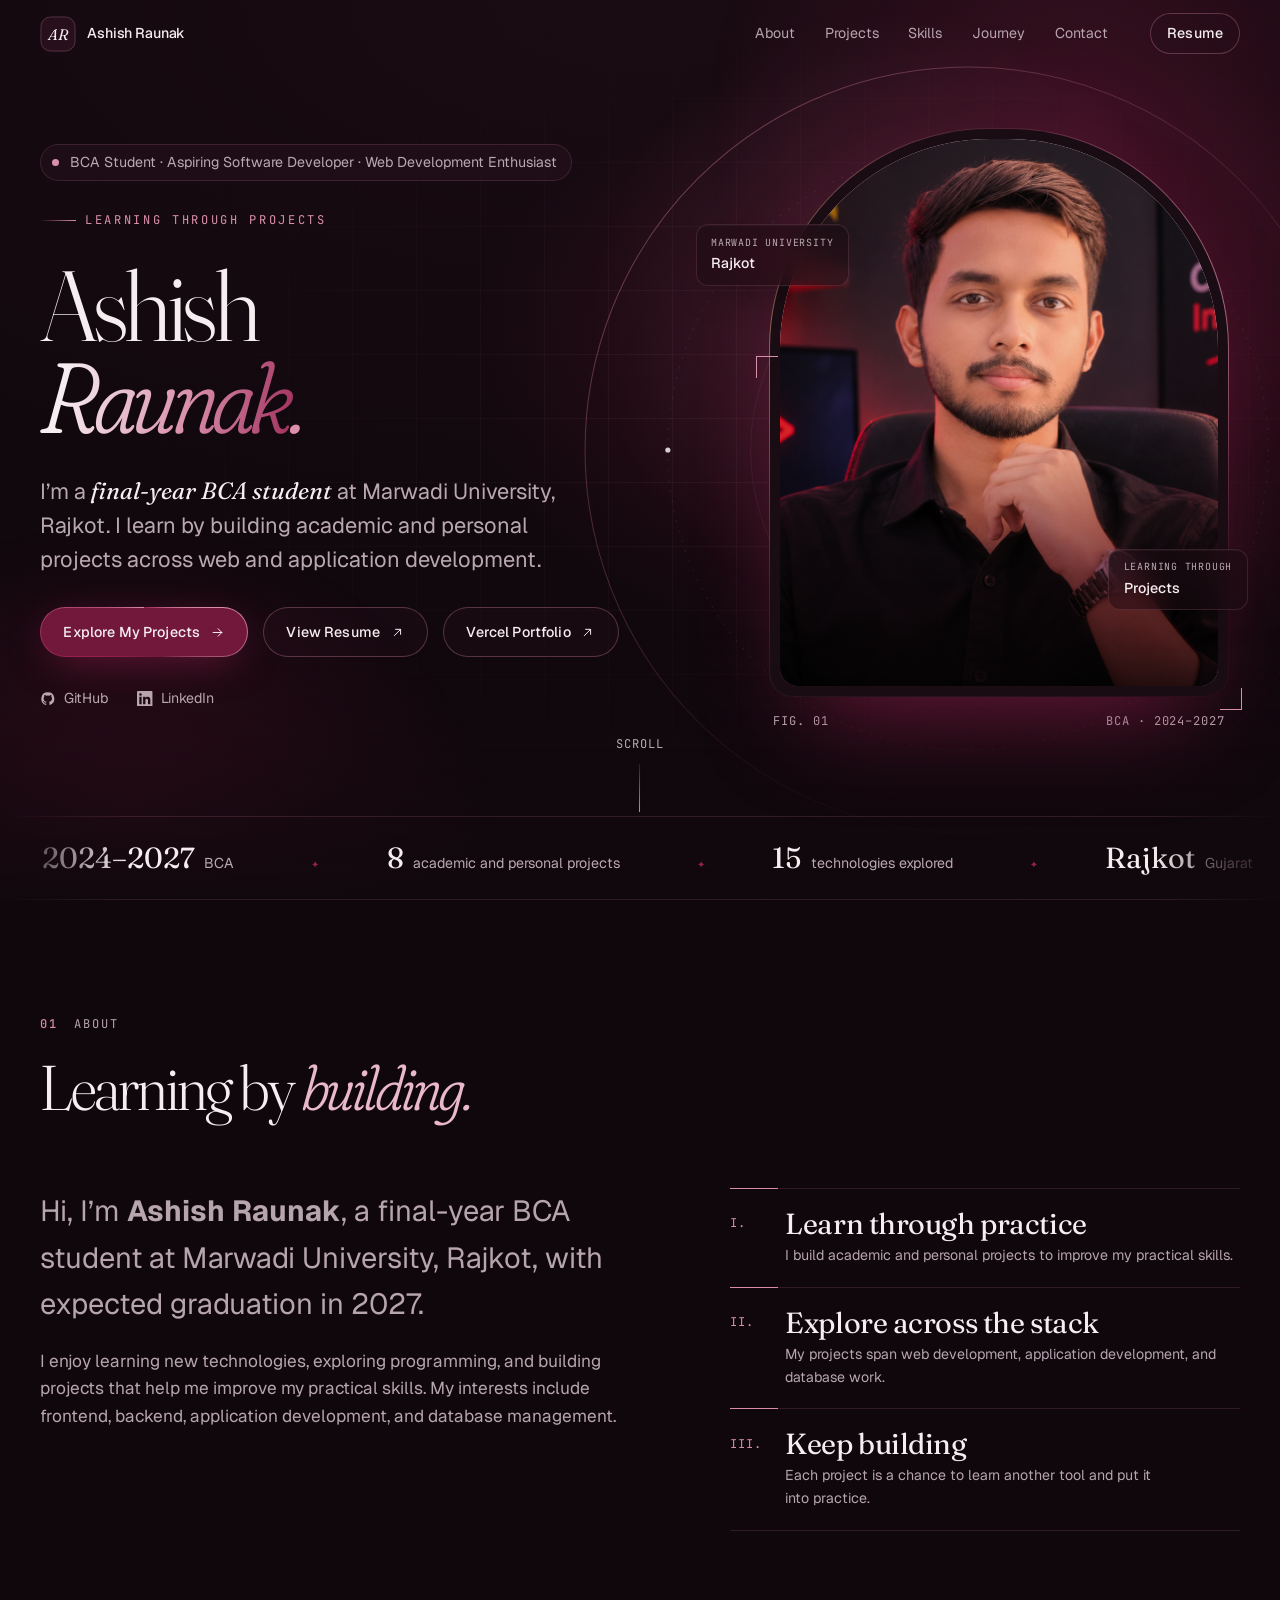
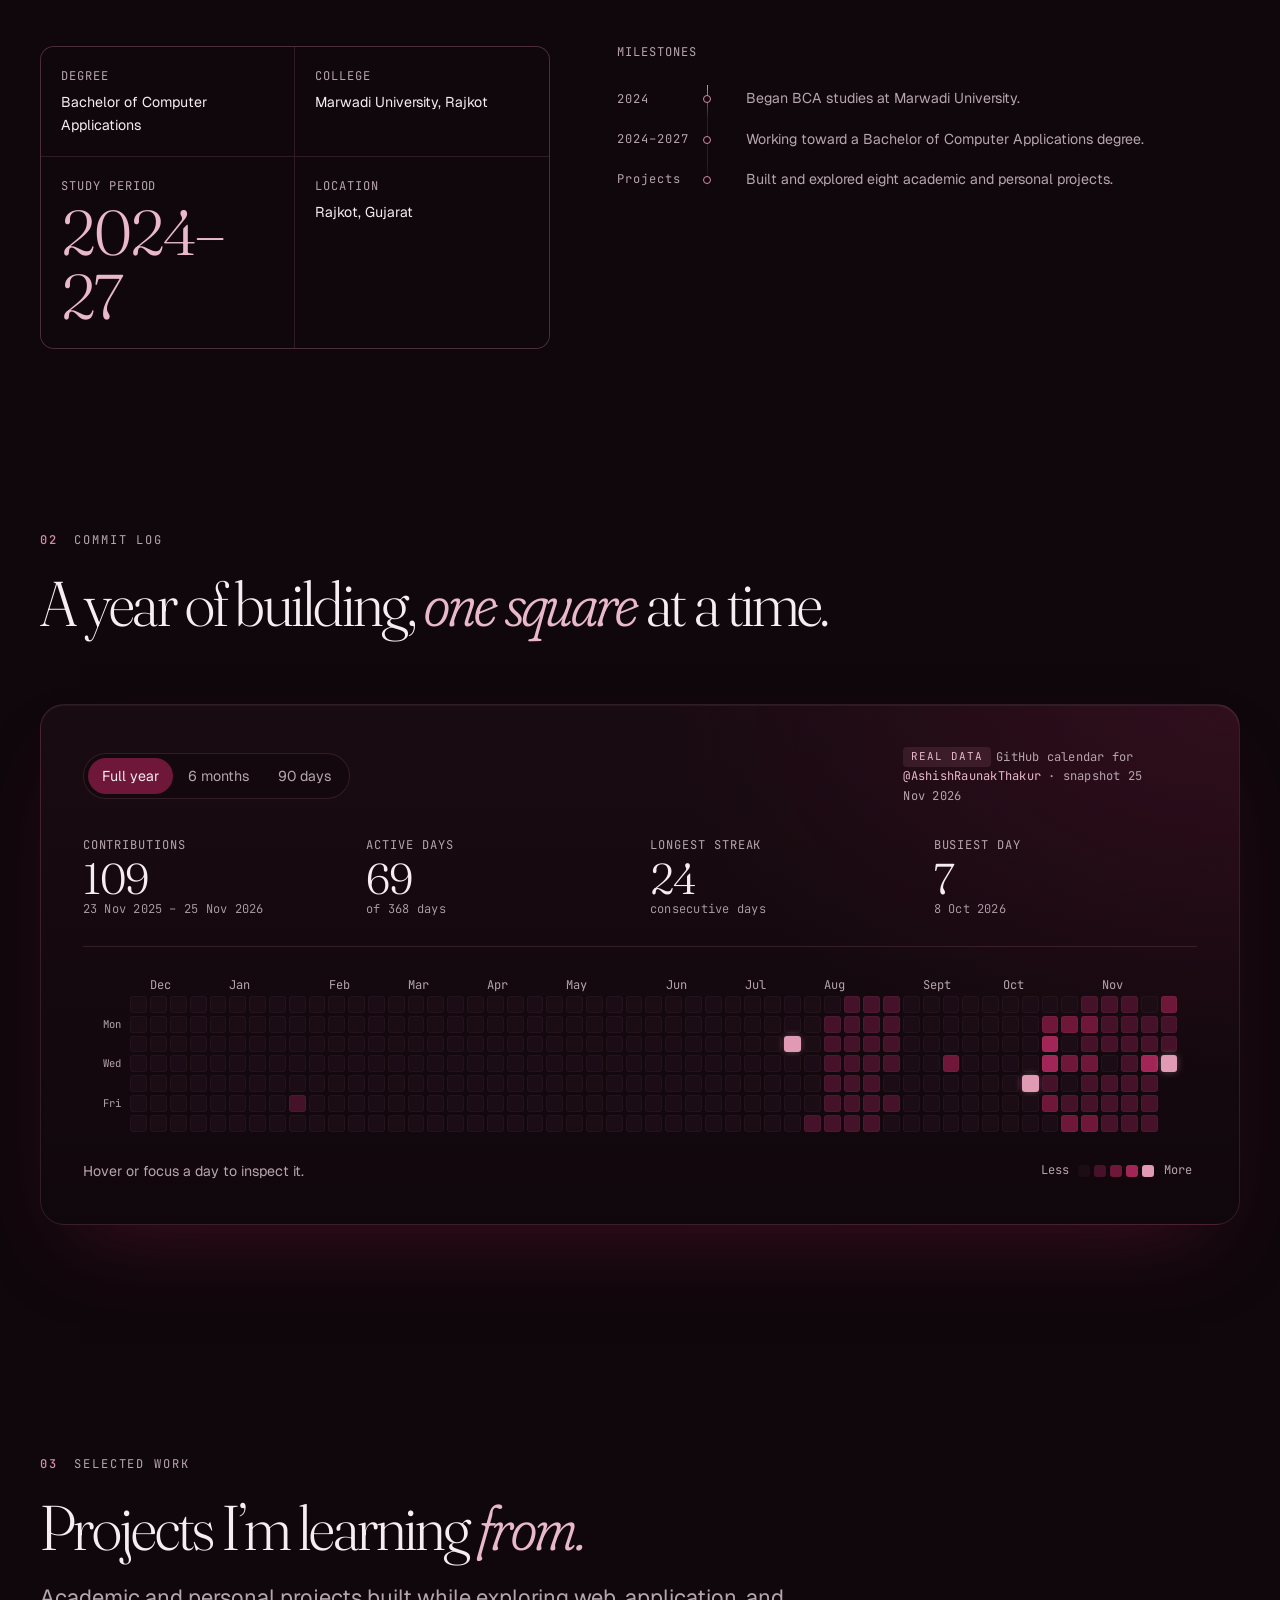
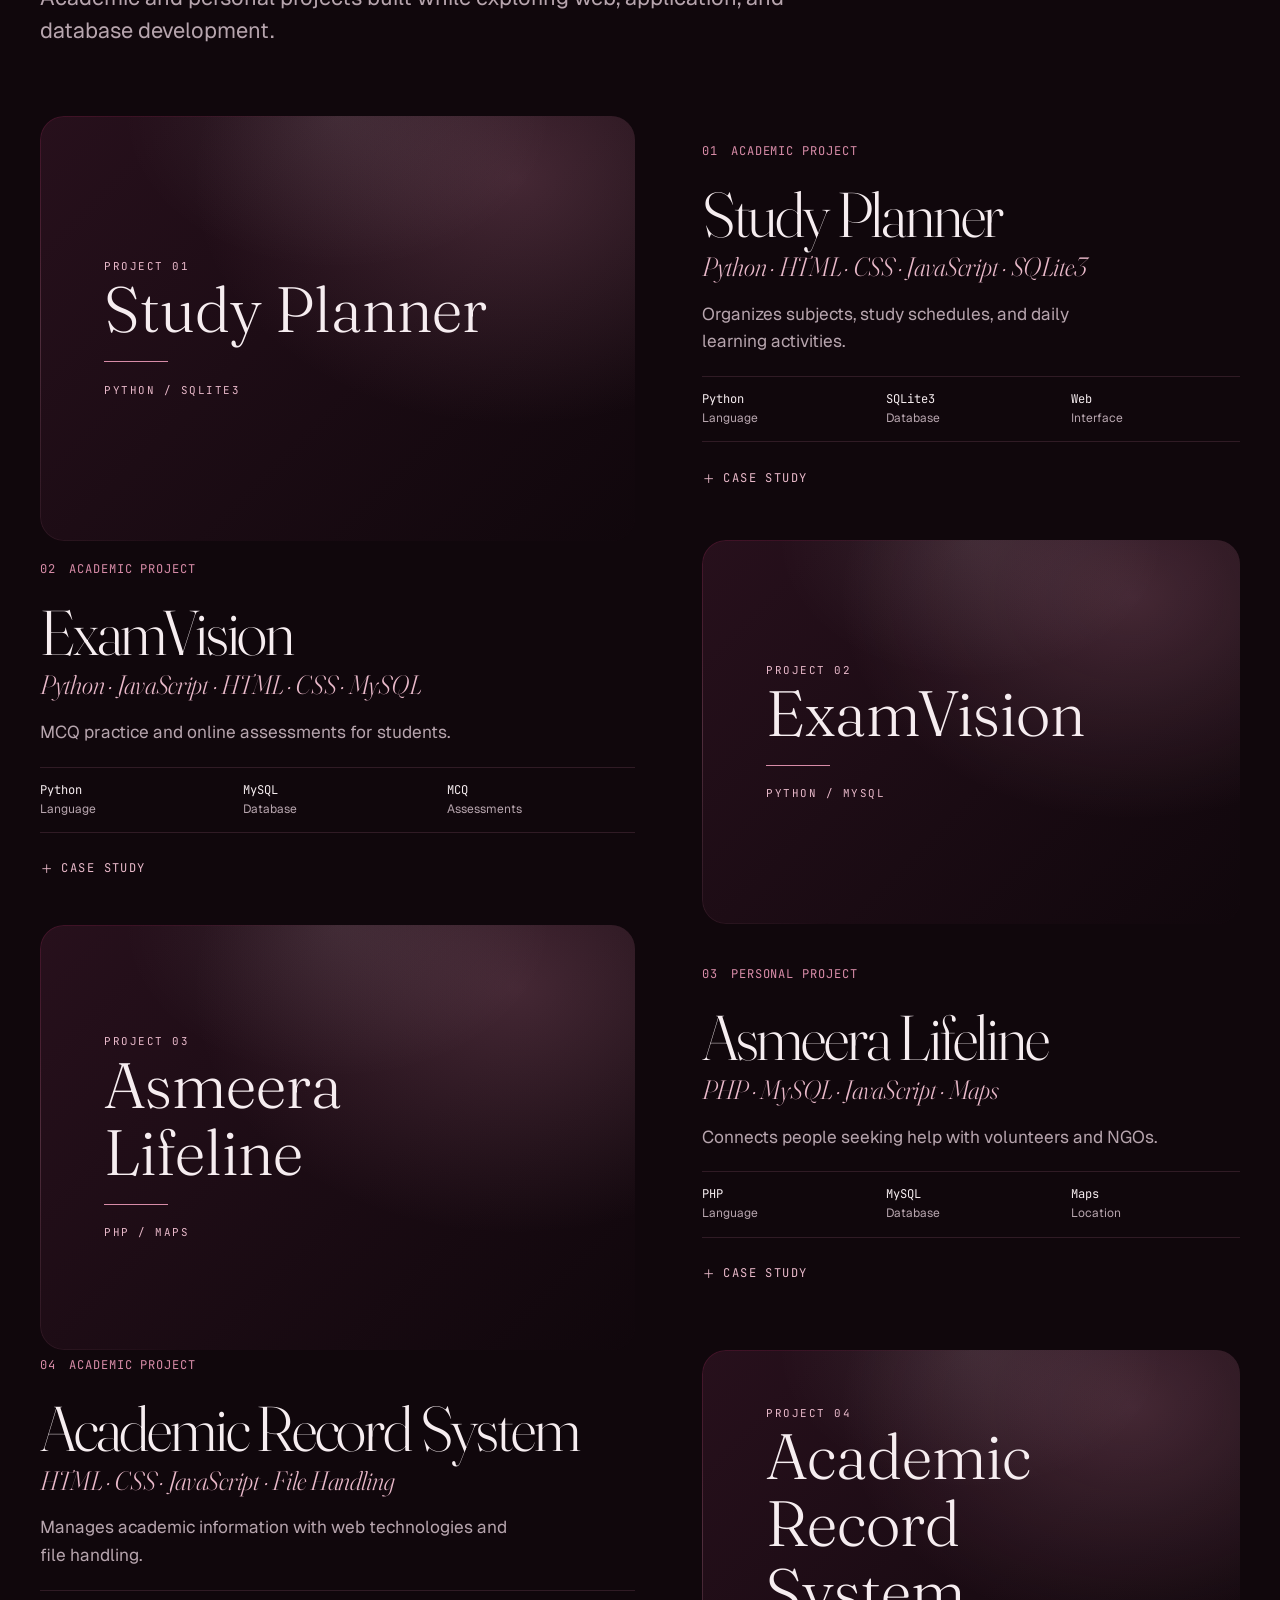
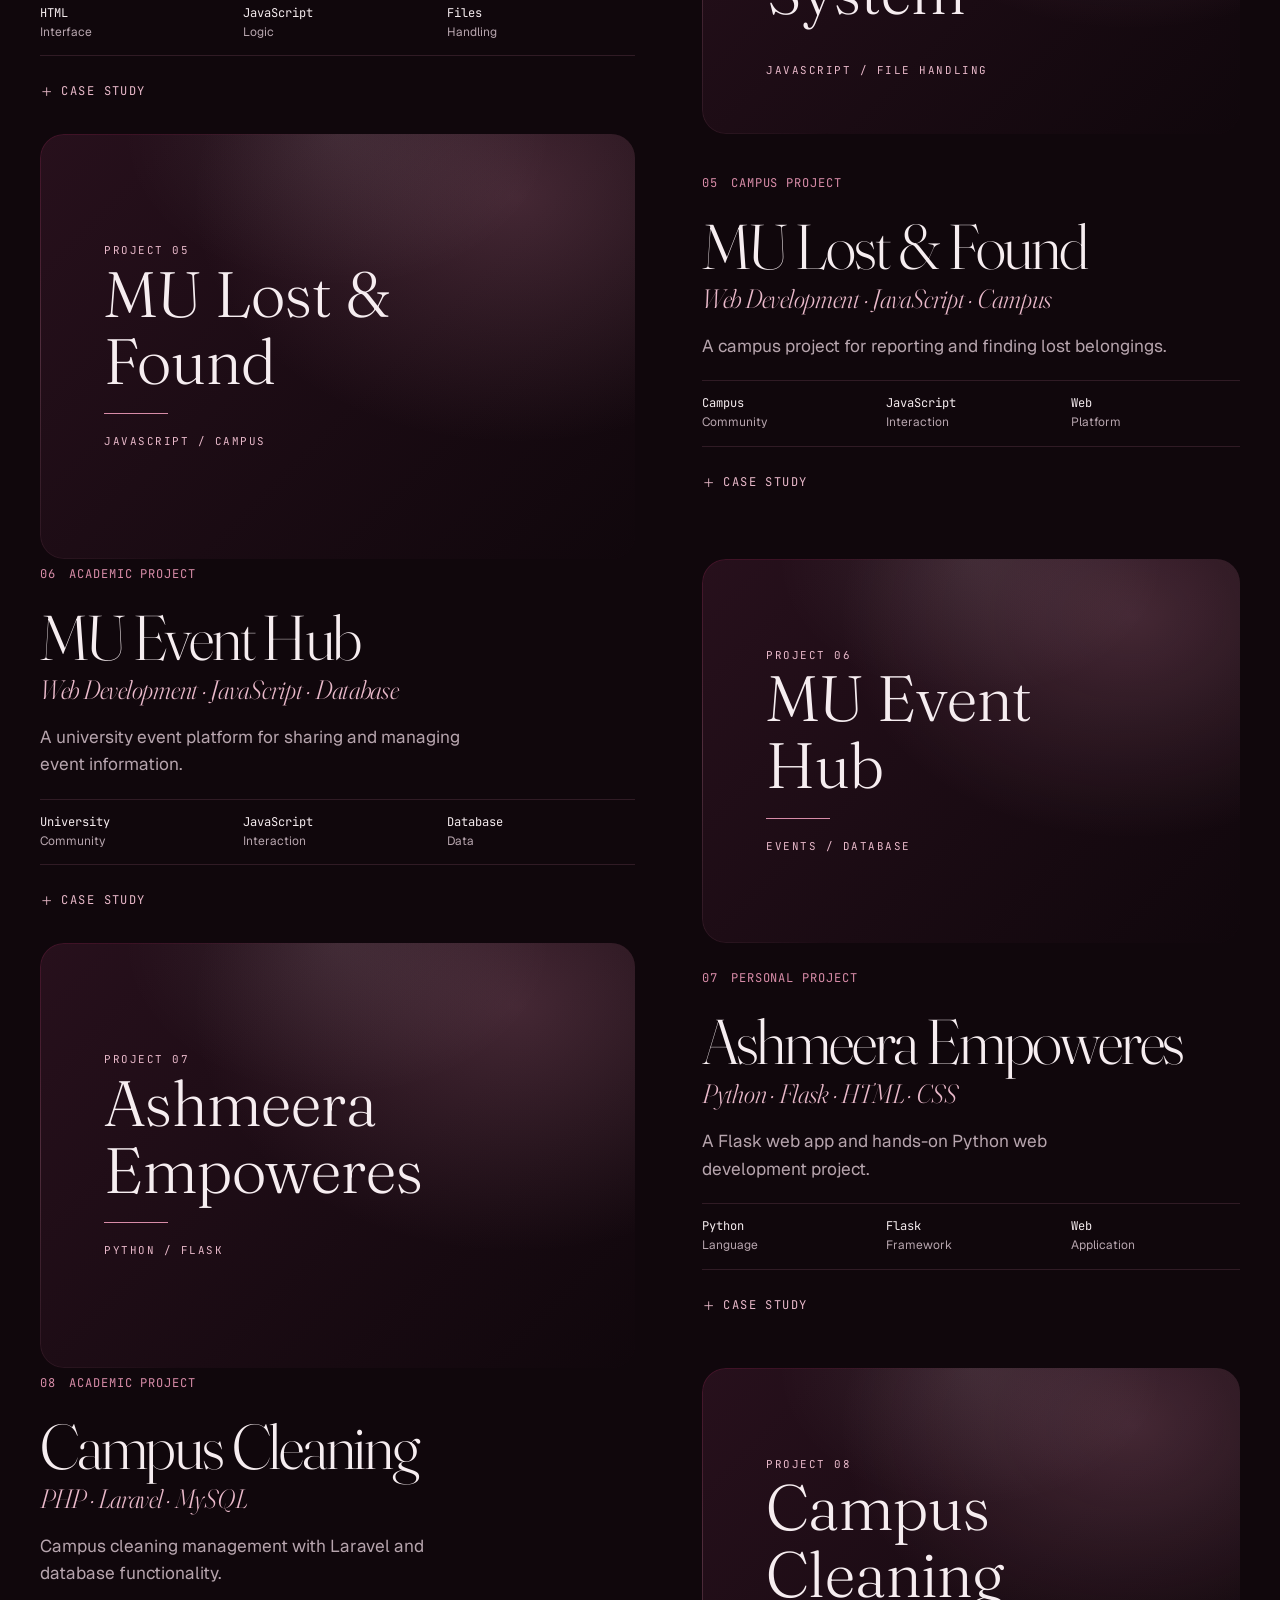
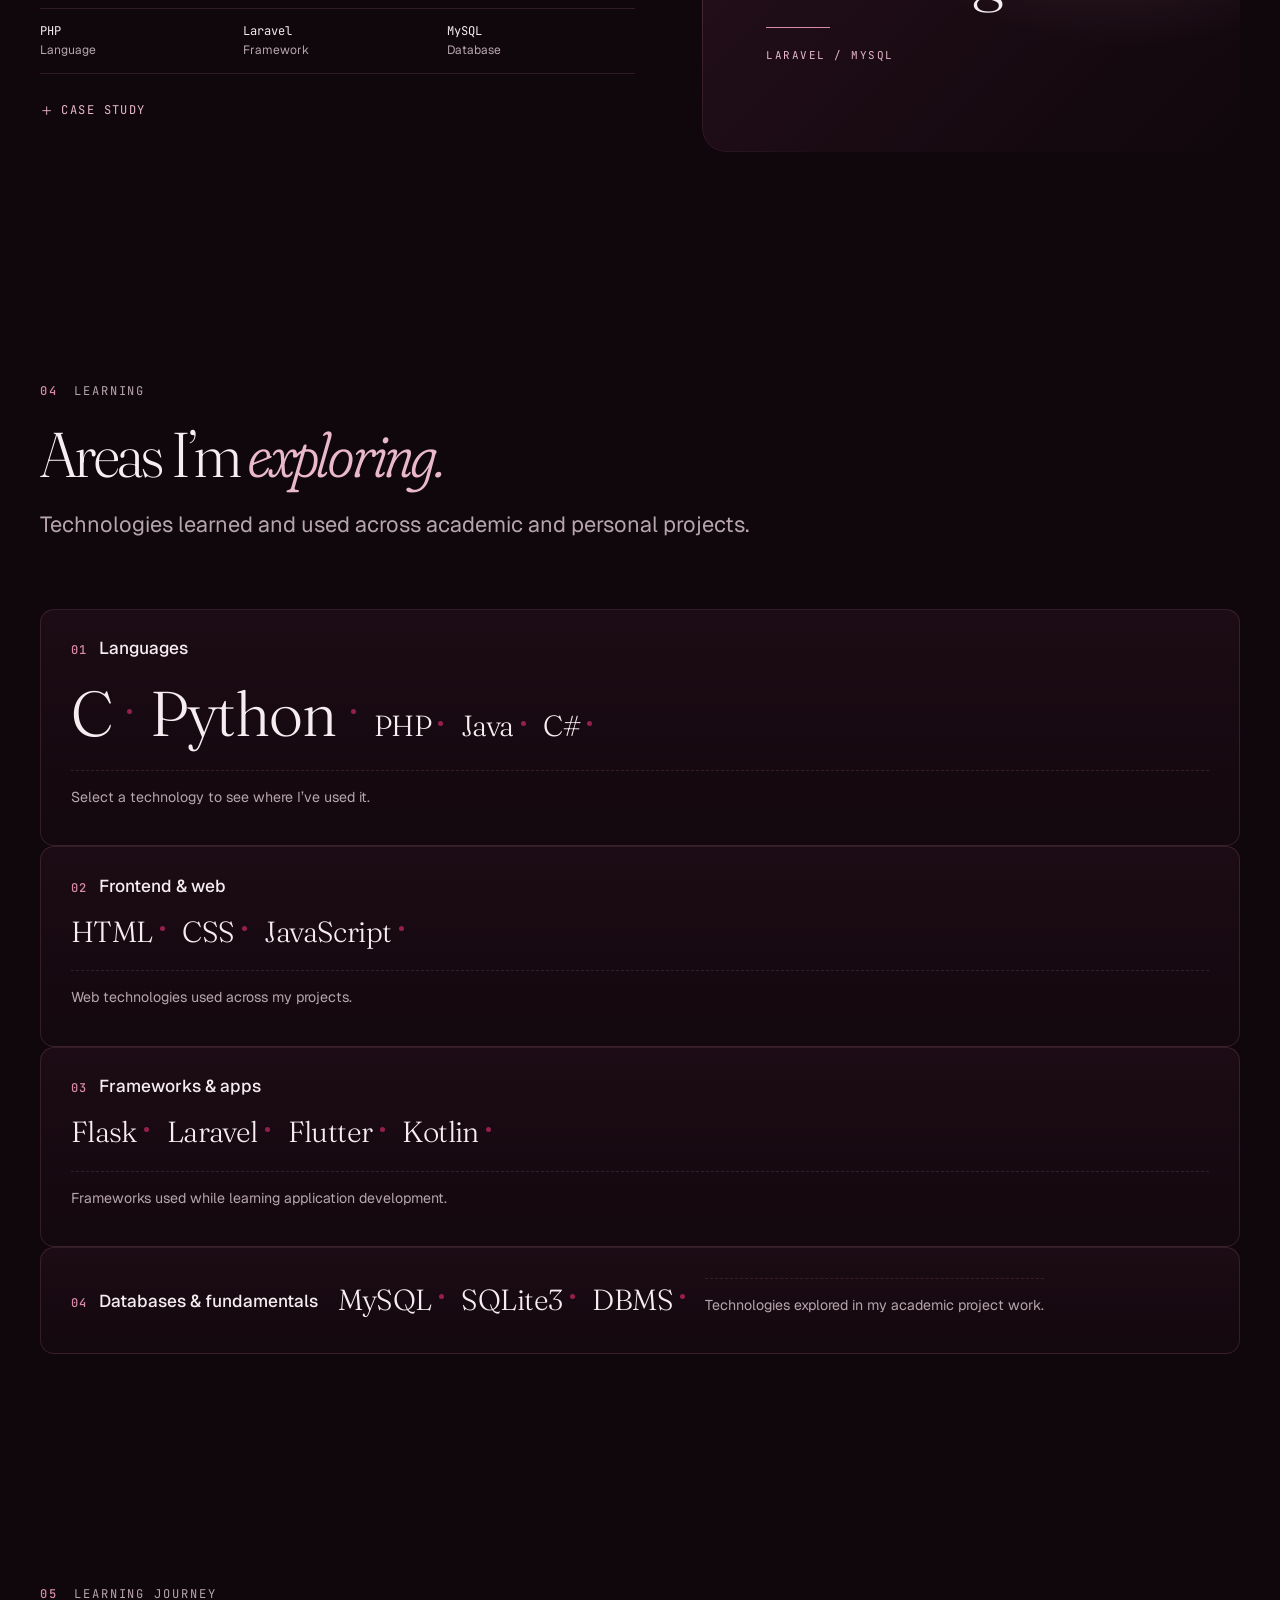
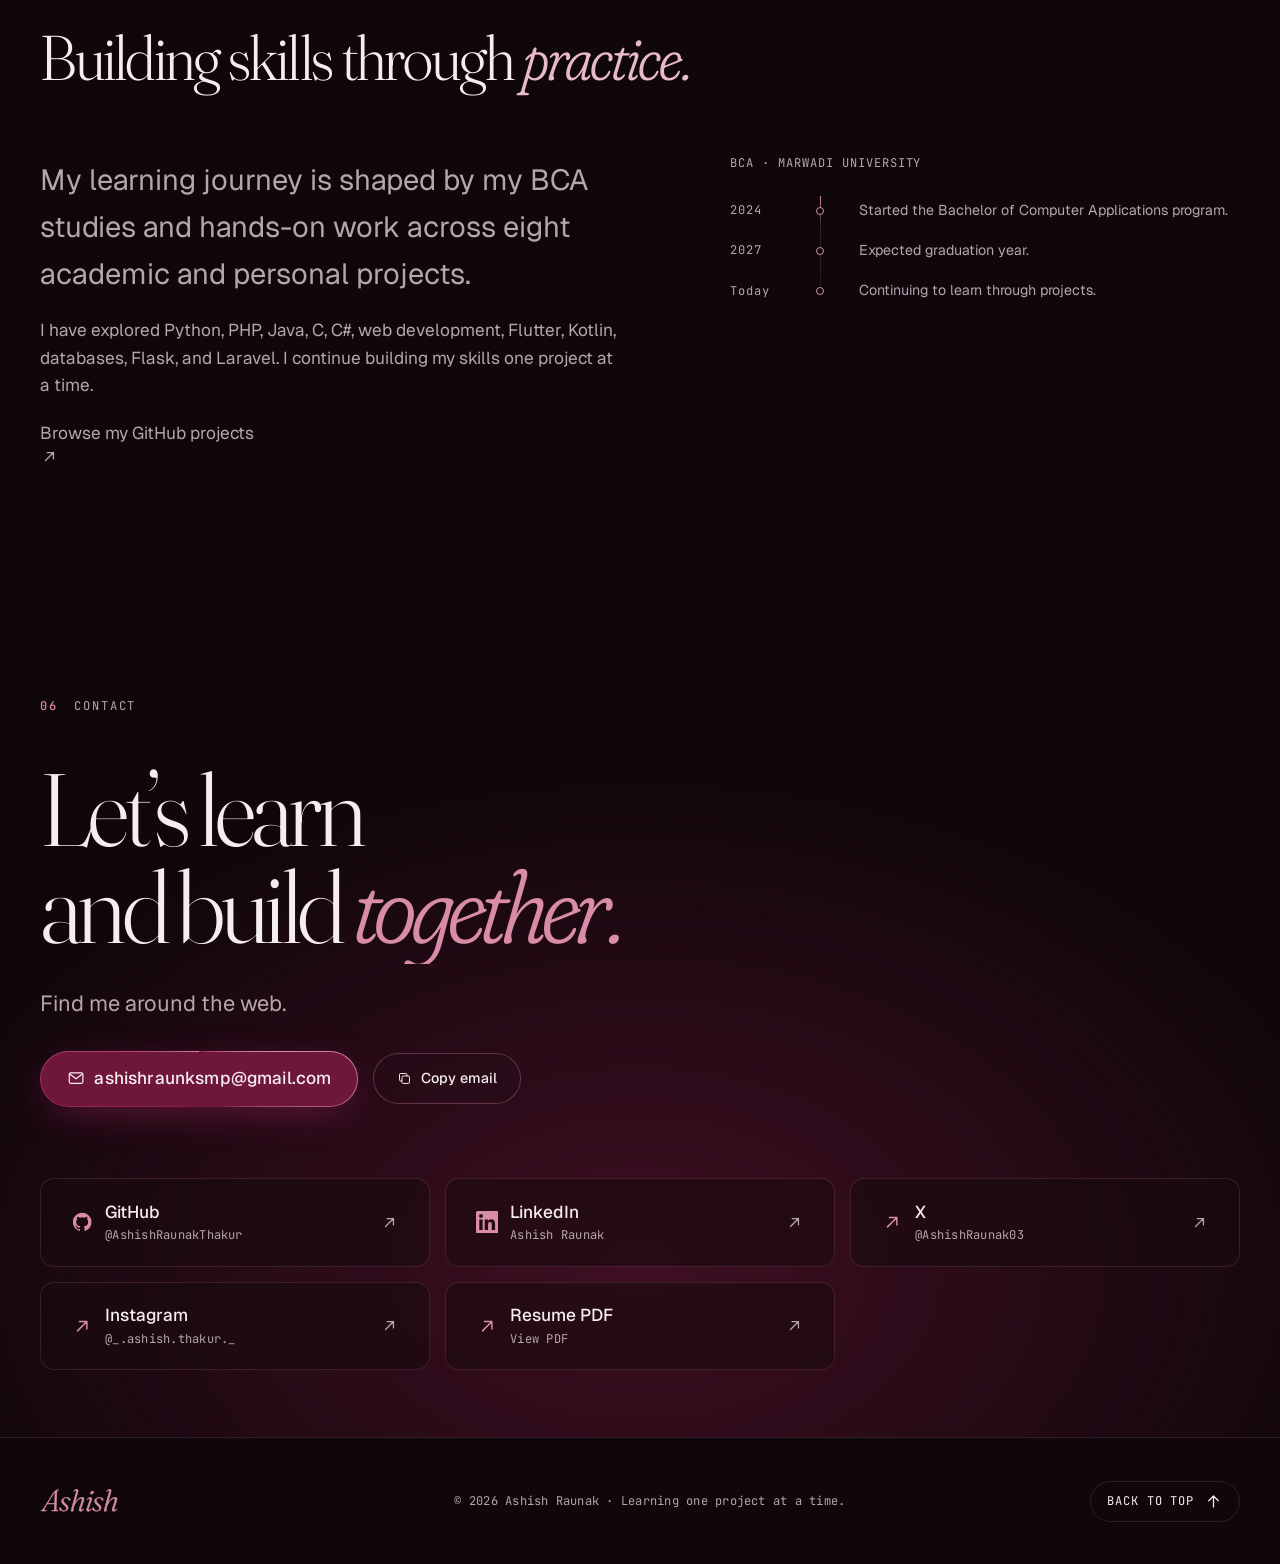
==== site/index.html @ c32e5ccf "Publish portfolio" ====
<!doctype html>
<html lang="en">
<head>
  <meta charset="utf-8">
  <meta name="viewport" content="width=device-width, initial-scale=1, viewport-fit=cover">
  <title>Ashish Raunak — Student and Builder</title>
  <meta name="description" content="Ashish Raunak — final-year BCA student at Marwadi University, Rajkot. Learning by building academic and personal projects.">
  <meta name="author" content="Ashish Raunak">
  <meta name="theme-color" content="#10070C">
  <meta property="og:type" content="profile">
  <meta property="og:title" content="Ashish Raunak — Student and Builder">
  <meta property="og:description" content="Learning by building. BCA student at Marwadi University, Rajkot.">
  <meta property="og:image" content="assets/img/ashish-photo.png">
  <link rel="icon" href="favicon.svg" type="image/svg+xml">
  <link rel="preload" as="image" href="assets/img/ashish-photo.png" fetchpriority="high">
  <link rel="preconnect" href="https://fonts.googleapis.com">
  <link rel="preconnect" href="https://fonts.gstatic.com" crossorigin>
  <link rel="stylesheet" href="https://fonts.googleapis.com/css2?family=Fraunces:ital,opsz,wght,SOFT,WONK@0,9..144,200..700,0..100,0..1;1,9..144,200..700,0..100,0..1&family=Geist:wght@300..700&family=JetBrains+Mono:wght@400;500&display=swap">
  <link rel="stylesheet" href="assets/css/tokens.css">
  <link rel="stylesheet" href="assets/css/base.css">
  <link rel="stylesheet" href="assets/css/components.css">
  <link rel="stylesheet" href="assets/css/sections.css">
  <script>
    if (location.protocol === "file:") {
      // Show the portfolio even when opened directly from File Explorer.
      document.documentElement.classList.add("no-intro");
    } else {
      document.documentElement.classList.add("js");
    }
  </script>
  <script type="module" src="assets/js/main.js"></script>
  <script defer src="assets/js/local-heatmap.js"></script>
  <script>
    if (location.protocol === "file:") {
      document.addEventListener("DOMContentLoaded", () => {
        document.querySelectorAll("[data-reveal], .contact__title, .signature, .case, .principle").forEach((element) => {
          element.classList.add("is-in");
        });
        document.querySelectorAll(".case__toggle").forEach((button) => {
          button.addEventListener("click", () => {
            const panel = document.getElementById(button.getAttribute("aria-controls"));
            const open = button.getAttribute("aria-expanded") !== "true";
            button.setAttribute("aria-expanded", String(open));
            panel?.classList.toggle("is-open", open);
          });
        });
        const toggle = document.querySelector("[data-menu-toggle]");
        const menu = document.querySelector("[data-menu]");
        const closeMenu = () => {
          if (!toggle || !menu) return;
          menu.classList.remove("is-open");
          menu.hidden = true;
          toggle.setAttribute("aria-expanded", "false");
        };
        toggle?.addEventListener("click", () => {
          const open = toggle.getAttribute("aria-expanded") !== "true";
          toggle.setAttribute("aria-expanded", String(open));
          menu.hidden = !open;
          menu.classList.toggle("is-open", open);
        });
        menu?.querySelectorAll("a").forEach((link) => link.addEventListener("click", closeMenu));

        if (matchMedia("(hover: hover) and (pointer: fine)").matches) {
          document.querySelectorAll("[data-tilt]").forEach((element) => {
            const target = element.classList.contains("portrait")
              ? element.querySelector(".portrait__frame")
              : element;
            const max = element.classList.contains("portrait") ? 6 : 7;
            element.addEventListener("pointermove", (event) => {
              const box = element.getBoundingClientRect();
              const x = (event.clientX - box.left) / box.width;
              const y = (event.clientY - box.top) / box.height;
              target.style.setProperty("--ry", `${(x - 0.5) * max * 2}deg`);
              target.style.setProperty("--rx", `${(0.5 - y) * max * 2}deg`);
            });
            element.addEventListener("pointerleave", () => {
              target.style.setProperty("--rx", "0deg");
              target.style.setProperty("--ry", "0deg");
            });
          });
        }
      });
    }
  </script>
  <style>
    @layer sections {
      .project-art { position:absolute; inset:0; display:flex; flex-direction:column; justify-content:center; align-items:flex-start; padding:clamp(1.5rem,5vw,4rem); background:radial-gradient(ellipse at 80% 15%,rgba(216,140,168,.22),transparent 48%),linear-gradient(135deg,#27101c,#10070c); }
      .project-art strong { font-family:var(--font-display); font-size:clamp(2rem,5vw,4rem); font-weight:300; line-height:1.05; max-width:10ch; }
      .project-art__index,.project-art small { font-family:var(--font-mono); font-size:.68rem; letter-spacing:.14em; color:var(--rose-200); text-transform:uppercase; }
      .project-art__line { width:4rem; height:1px; background:var(--rose-300); margin:1.2rem 0; }
      .case__metrics b { font-family:var(--font-mono); font-size:var(--step--2); font-weight:400; line-height:1.3; letter-spacing:0; }
      .case__metrics li { align-content:center; }
      .about__intro .lead { font-size:var(--step-2); }
    }
  </style>
</head>
<body>
  <svg width="0" height="0" style="position:absolute" aria-hidden="true" focusable="false">
    <symbol id="i-arrow" viewBox="0 0 24 24"><path fill="none" stroke="currentColor" stroke-width="1.6" stroke-linecap="round" stroke-linejoin="round" d="M5 12h14M13 6l6 6-6 6"/></symbol>
    <symbol id="i-ext" viewBox="0 0 24 24"><path fill="none" stroke="currentColor" stroke-width="1.6" stroke-linecap="round" stroke-linejoin="round" d="M7 17 17 7M9 7h8v8"/></symbol>
    <symbol id="i-plus" viewBox="0 0 24 24"><path fill="none" stroke="currentColor" stroke-width="1.6" stroke-linecap="round" d="M12 5v14M5 12h14"/></symbol>
    <symbol id="i-up" viewBox="0 0 24 24"><path fill="none" stroke="currentColor" stroke-width="1.6" stroke-linecap="round" stroke-linejoin="round" d="M12 19V5M6 11l6-6 6 6"/></symbol>
    <symbol id="i-mail" viewBox="0 0 24 24"><g fill="none" stroke="currentColor" stroke-width="1.6" stroke-linejoin="round"><rect x="3" y="5" width="18" height="14" rx="2"/><path d="m4 7 8 6 8-6"/></g></symbol>
    <symbol id="i-copy" viewBox="0 0 24 24"><g fill="none" stroke="currentColor" stroke-width="1.6" stroke-linejoin="round"><rect x="8" y="8" width="12" height="12" rx="2"/><path d="M16 8V6a2 2 0 0 0-2-2H6a2 2 0 0 0-2 2v8a2 2 0 0 0 2 2h2"/></g></symbol>
    <symbol id="i-github" viewBox="0 0 24 24"><path fill="currentColor" d="M12 2a10 10 0 0 0-3.16 19.49c.5.09.68-.22.68-.48v-1.7c-2.78.6-3.37-1.34-3.37-1.34-.45-1.16-1.11-1.47-1.11-1.47-.91-.62.07-.61.07-.61 1 .07 1.53 1.03 1.53 1.03.89 1.53 2.34 1.09 2.91.83.09-.65.35-1.09.63-1.34-2.22-.25-4.55-1.11-4.55-4.94 0-1.09.39-1.98 1.03-2.68-.1-.25-.45-1.27.1-2.65 0 0 .84-.27 2.75 1.02a9.56 9.56 0 0 1 5 0c1.91-1.29 2.75-1.02 2.75-1.02.55 1.38.2 2.4.1 2.65.64.7 1.03 1.59 1.03 2.68 0 3.84-2.34 4.68-4.57 4.93.36.31.68.92.68 1.85v2.74c0 .27.18.58.69.48A10 10 0 0 0 12 2Z"/></symbol>
    <symbol id="i-linkedin" viewBox="0 0 24 24"><path fill="currentColor" d="M20.45 20.45h-3.56v-5.57c0-1.33-.02-3.04-1.85-3.04-1.86 0-2.14 1.45-2.14 2.94v5.67H9.35V9h3.41v1.56h.05c.48-.9 1.64-1.85 3.37-1.85 3.6 0 4.27 2.37 4.27 5.46v6.28ZM5.34 7.43a2.06 2.06 0 1 1 0-4.13 2.06 2.06 0 0 1 0 4.13ZM7.12 20.45H3.56V9h3.56v11.45ZM22.22 0H1.77C.79 0 0 .77 0 1.73v20.54C0 23.23.79 24 1.77 24h20.45c.98 0 1.78-.77 1.78-1.73V1.73C24 .77 23.2 0 22.22 0Z"/></symbol>
  </svg>
  <a class="skip-link" href="#main">Skip to content</a>
  <div class="intro" aria-hidden="true"><svg class="intro__mark" viewBox="0 0 120 120"><circle cx="60" cy="60" r="54"/><text x="60" y="74" text-anchor="middle">AR</text></svg></div>
  <div class="scroll-progress" aria-hidden="true"><span></span></div>
  <header class="nav" data-nav>
    <div class="nav__inner container">
      <a class="nav__brand" href="#top" aria-label="Ashish Raunak — back to top"><svg class="nav__mono" viewBox="0 0 40 40" aria-hidden="true"><rect x="1" y="1" width="38" height="38" rx="11"/><text x="20" y="26.5" text-anchor="middle">AR</text></svg><span class="nav__name">Ashish Raunak</span></a>
      <nav class="nav__links" aria-label="Primary"><ul role="list"><li><a href="#about" data-navlink>About</a></li><li><a href="#projects" data-navlink>Projects</a></li><li><a href="#skills" data-navlink>Skills</a></li><li><a href="#journey" data-navlink>Journey</a></li><li><a href="#contact" data-navlink>Contact</a></li></ul></nav>
      <a class="btn btn--ghost btn--small nav__cta" href="resume.html">Resume</a>
      <button class="nav__toggle" type="button" aria-expanded="false" aria-controls="mobile-menu" data-menu-toggle><span class="visually-hidden">Open menu</span><span class="nav__burger" aria-hidden="true"><i></i><i></i></span></button>
    </div>
    <div class="mobile-menu" id="mobile-menu" data-menu hidden><nav aria-label="Mobile"><ol role="list"><li style="--i:0"><a href="#about"><span class="mono">01</span>About</a></li><li style="--i:1"><a href="#projects"><span class="mono">02</span>Projects</a></li><li style="--i:2"><a href="#skills"><span class="mono">03</span>Skills</a></li><li style="--i:3"><a href="#journey"><span class="mono">04</span>Journey</a></li><li style="--i:4"><a href="#contact"><span class="mono">05</span>Contact</a></li></ol></nav><div class="mobile-menu__foot"><a class="btn btn--primary" href="resume.html">View Resume</a><a class="mono link-u" href="mailto:ashishraunksmp@gmail.com">ashishraunksmp@gmail.com</a></div></div>
  </header>
  <main id="main">
    <section class="hero" id="top" aria-labelledby="hero-title" data-hero>
      <div class="hero__bg" aria-hidden="true"><div class="hero__field hero__field--a"></div><div class="hero__field hero__field--b"></div><div class="hero__grid"></div><div class="hero__spot"></div><svg class="hero__orbits" viewBox="0 0 800 800" fill="none"><defs><linearGradient id="orb-g" x1="0" y1="0" x2="1" y2="1"><stop offset="0" stop-color="#D88CA8" stop-opacity=".55"/><stop offset="1" stop-color="#6E1738" stop-opacity="0"/></linearGradient></defs><g class="orbit orbit--1"><ellipse cx="400" cy="400" rx="370" ry="370" stroke="url(#orb-g)"/><circle cx="770" cy="400" r="3.5" fill="#D88CA8"/></g><g class="orbit orbit--2"><ellipse cx="400" cy="400" rx="290" ry="290" stroke="rgba(216,140,168,.14)" stroke-dasharray="2 8"/><circle cx="110" cy="400" r="2.5" fill="#F6EDF0"/></g><g class="orbit orbit--3"><ellipse cx="400" cy="400" rx="210" ry="210" stroke="rgba(216,140,168,.1)"/><circle cx="400" cy="190" r="2" fill="#D88CA8"/></g></svg></div>
      <div class="hero__inner container"><div class="hero__copy"><p class="hero__status" data-reveal><span class="dot" aria-hidden="true"></span>BCA Student · Aspiring Software Developer · Web Development Enthusiast</p><p class="eyebrow" data-reveal>Learning through projects</p><h1 class="hero__title" id="hero-title"><span class="line-mask"><span>Ashish</span></span><span class="line-mask"><span class="italic">Raunak<span class="hero__period">.</span></span></span></h1><p class="hero__lede" data-reveal>I’m a <em>final-year BCA student</em> at Marwadi University, Rajkot. I learn by building academic and personal projects across web and application development.</p><div class="hero__ctas" data-reveal><a class="btn btn--primary" href="#projects" data-magnetic>Explore My Projects <svg class="arrow" aria-hidden="true"><use href="#i-arrow"/></svg></a><a class="btn btn--ghost" href="resume.html" data-magnetic>View Resume <svg aria-hidden="true"><use href="#i-ext"/></svg></a><a class="btn btn--ghost" href="https://ashishraunak.vercel.app" target="_blank" rel="noopener" data-magnetic>Vercel Portfolio <svg aria-hidden="true"><use href="#i-ext"/></svg></a></div><ul class="hero__social" role="list" data-reveal><li><a class="link-u" href="https://github.com/AshishRaunakThakur" target="_blank" rel="noopener"><svg class="icon" aria-hidden="true"><use href="#i-github"/></svg>GitHub</a></li><li><a class="link-u" href="https://www.linkedin.com/in/ashish-raunak-6b670734b/" target="_blank" rel="noopener"><svg class="icon" aria-hidden="true"><use href="#i-linkedin"/></svg>LinkedIn</a></li></ul></div>
        <figure class="portrait" data-tilt><div class="portrait__frame"><div class="portrait__photo"><img src="assets/img/ashish-photo.png" width="1276" height="1233" alt="Portrait of Ashish Raunak" fetchpriority="high" decoding="async"></div><span class="portrait__corner portrait__corner--tl" aria-hidden="true"></span><span class="portrait__corner portrait__corner--br" aria-hidden="true"></span></div><figcaption class="portrait__meta"><span class="mono">Fig. 01</span><span class="mono">BCA · 2024–2027</span></figcaption><p class="portrait__chip portrait__chip--a glass" aria-hidden="true"><span class="mono">Marwadi University</span><b>Rajkot</b></p><p class="portrait__chip portrait__chip--b glass" aria-hidden="true"><span class="mono">Learning through</span><b>Projects</b></p></figure>
      </div><a class="hero__scroll" href="#about" aria-label="Scroll to About"><span class="mono">Scroll</span><span class="hero__scroll-line" aria-hidden="true"></span></a><div class="ticker" aria-label="Highlights"><ul role="list" class="ticker__track"><li><b>2024–2027</b> BCA</li><li><b>8</b> academic and personal projects</li><li><b>15</b> technologies explored</li><li><b>Rajkot</b> Gujarat</li></ul></div>
    </section>
    <section class="section about" id="about" aria-labelledby="about-title"><div class="container"><header class="section-head"><p class="section-index" data-reveal><b>01</b> About</p><h2 class="section-title" id="about-title" data-reveal>Learning by <em>building.</em></h2></header><div class="about__grid"><div class="about__intro" data-reveal><p class="lead">Hi, I’m <strong>Ashish Raunak</strong>, a final-year BCA student at Marwadi University, Rajkot, with expected graduation in 2027.</p><p>I enjoy learning new technologies, exploring programming, and building projects that help me improve my practical skills. My interests include frontend, backend, application development, and database management.</p></div><ol class="principles" role="list"><li class="principle" data-reveal><span class="principle__n mono">i.</span><h3>Learn through practice</h3><p>I build academic and personal projects to improve my practical skills.</p></li><li class="principle" data-reveal><span class="principle__n mono">ii.</span><h3>Explore across the stack</h3><p>My projects span web development, application development, and database work.</p></li><li class="principle" data-reveal><span class="principle__n mono">iii.</span><h3>Keep building</h3><p>Each project is a chance to learn another tool and put it into practice.</p></li></ol></div><div class="about__lower"><dl class="facts" data-reveal><div><dt class="mono">Degree</dt><dd>Bachelor of Computer Applications</dd></div><div><dt class="mono">College</dt><dd>Marwadi University, Rajkot</dd></div><div><dt class="mono">Study period</dt><dd><span class="facts__big">2024–27</span></dd></div><div><dt class="mono">Location</dt><dd>Rajkot, Gujarat</dd></div></dl><div class="milestones" data-reveal><h3 class="mono milestones__title">Milestones</h3><ol class="milestones__list" role="list"><li><time class="mono">2024</time><p>Began BCA studies at Marwadi University.</p></li><li><time class="mono">2024–2027</time><p>Working toward a Bachelor of Computer Applications degree.</p></li><li><time class="mono">Projects</time><p>Built and explored eight academic and personal projects.</p></li></ol></div></div></div></section>
    <section class="section activity" id="activity" aria-labelledby="activity-title">
      <div class="container">
        <header class="section-head">
          <p class="section-index" data-reveal><b>02</b> Commit log</p>
          <h2 class="section-title" id="activity-title" data-reveal>A year of building, <em>one square</em> at a time.</h2>
        </header>
        <div class="heatmap" data-heatmap data-reveal="fade">
          <div class="heatmap__top">
            <div class="heatmap__ranges" role="group" aria-label="Time range">
              <button type="button" data-range="all" aria-pressed="true">Full year</button>
              <button type="button" data-range="182" aria-pressed="false">6 months</button>
              <button type="button" data-range="90" aria-pressed="false">90 days</button>
            </div>
            <p class="heatmap__source mono" data-heatmap-source>GitHub activity will appear after the first data refresh.</p>
          </div>
          <dl class="heatmap__stats" data-heatmap-stats aria-live="polite">
            <div><dt class="mono">Contributions</dt><dd data-stat="total">—</dd></div>
            <div><dt class="mono">Active days</dt><dd data-stat="active">—</dd></div>
            <div><dt class="mono">Longest streak</dt><dd data-stat="streak">—</dd></div>
            <div><dt class="mono">Busiest day</dt><dd data-stat="peak">—</dd></div>
          </dl>
          <div class="heatmap__scroller" data-heatmap-scroller>
            <div class="heatmap__board">
              <div class="heatmap__months" data-heatmap-months aria-hidden="true"></div>
              <div class="heatmap__days mono" aria-hidden="true"><span>Mon</span><span>Wed</span><span>Fri</span></div>
              <div class="heatmap__grid" data-heatmap-grid role="grid" aria-label="Daily GitHub contributions. Use arrow keys to move between days."></div>
            </div>
          </div>
          <div class="heatmap__foot">
            <p class="heatmap__readout" data-heatmap-readout aria-live="polite">Hover or focus a day to inspect it.</p>
            <div class="heatmap__legend" aria-label="Activity levels: none, low, medium, high, highest"><span class="mono">Less</span><i data-l="0"></i><i data-l="1"></i><i data-l="2"></i><i data-l="3"></i><i data-l="4"></i><span class="mono">More</span></div>
          </div>
          <div class="heatmap__tip glass" data-heatmap-tip role="tooltip" hidden></div>
          <p class="heatmap__readout" data-heatmap-empty>Real contributions load from your public GitHub profile when the site data refresh runs.</p>
        </div>
      </div>
    </section>
    <section class="section work" id="projects" aria-labelledby="projects-title"><div class="container"><header class="section-head"><p class="section-index" data-reveal><b>03</b> Selected work</p><h2 class="section-title" id="projects-title" data-reveal>Projects I’m learning <em>from.</em></h2><p class="section-lede" data-reveal>Academic and personal projects built while exploring web, application, and database development.</p></header>
      <article class="case" data-reveal aria-labelledby="p1-title"><div class="case__visual" data-tilt aria-hidden="true"><div class="project-art"><span class="project-art__index">PROJECT 01</span><strong>Study Planner</strong><span class="project-art__line"></span><small>Python / SQLite3</small></div></div><div class="case__body"><p class="case__kicker mono"><span>01</span><span>Academic project</span></p><h3 class="case__title" id="p1-title">Study Planner<small class="case__sub">Python · HTML · CSS · JavaScript · SQLite3</small></h3><p class="case__problem">Organizes subjects, study schedules, and daily learning activities.</p><ul class="case__metrics" role="list"><li><b>Python</b><span>Language</span></li><li><b>SQLite3</b><span>Database</span></li><li><b>Web</b><span>Interface</span></li></ul><button class="case__toggle" type="button" aria-expanded="false" aria-controls="p1-more"><svg class="icon" aria-hidden="true"><use href="#i-plus"/></svg> Case study</button><div class="case__more" id="p1-more" data-collapsible><div><h4>Project overview</h4><ul><li>Organizes subjects and study schedules.</li><li>Supports daily learning activities.</li></ul></div></div></div></article>
      <article class="case case--flip" data-reveal aria-labelledby="p2-title"><div class="case__visual" data-tilt aria-hidden="true"><div class="project-art"><span class="project-art__index">PROJECT 02</span><strong>ExamVision</strong><span class="project-art__line"></span><small>Python / MySQL</small></div></div><div class="case__body"><p class="case__kicker mono"><span>02</span><span>Academic project</span></p><h3 class="case__title" id="p2-title">ExamVision<small class="case__sub">Python · JavaScript · HTML · CSS · MySQL</small></h3><p class="case__problem">MCQ practice and online assessments for students.</p><ul class="case__metrics" role="list"><li><b>Python</b><span>Language</span></li><li><b>MySQL</b><span>Database</span></li><li><b>MCQ</b><span>Assessments</span></li></ul><button class="case__toggle" type="button" aria-expanded="false" aria-controls="p2-more"><svg class="icon" aria-hidden="true"><use href="#i-plus"/></svg> Case study</button><div class="case__more" id="p2-more" data-collapsible><div><h4>Project overview</h4><ul><li>Provides MCQ practice for students.</li><li>Supports online assessments.</li></ul></div></div></div></article>
      <article class="case" data-reveal aria-labelledby="p3-title"><div class="case__visual" data-tilt aria-hidden="true"><div class="project-art"><span class="project-art__index">PROJECT 03</span><strong>Asmeera Lifeline</strong><span class="project-art__line"></span><small>PHP / Maps</small></div></div><div class="case__body"><p class="case__kicker mono"><span>03</span><span>Personal project</span></p><h3 class="case__title" id="p3-title">Asmeera Lifeline<small class="case__sub">PHP · MySQL · JavaScript · Maps</small></h3><p class="case__problem">Connects people seeking help with volunteers and NGOs.</p><ul class="case__metrics" role="list"><li><b>PHP</b><span>Language</span></li><li><b>MySQL</b><span>Database</span></li><li><b>Maps</b><span>Location</span></li></ul><button class="case__toggle" type="button" aria-expanded="false" aria-controls="p3-more"><svg class="icon" aria-hidden="true"><use href="#i-plus"/></svg> Case study</button><div class="case__more" id="p3-more" data-collapsible><div><h4>Project overview</h4><ul><li>Connects people seeking help with volunteers.</li><li>Includes NGOs and map-related functionality.</li></ul></div></div></div></article>
      <article class="case case--flip" data-reveal aria-labelledby="p4-title"><div class="case__visual" data-tilt aria-hidden="true"><div class="project-art"><span class="project-art__index">PROJECT 04</span><strong>Academic Record System</strong><span class="project-art__line"></span><small>JavaScript / File Handling</small></div></div><div class="case__body"><p class="case__kicker mono"><span>04</span><span>Academic project</span></p><h3 class="case__title" id="p4-title">Academic Record System<small class="case__sub">HTML · CSS · JavaScript · File Handling</small></h3><p class="case__problem">Manages academic information with web technologies and file handling.</p><ul class="case__metrics" role="list"><li><b>HTML</b><span>Interface</span></li><li><b>JavaScript</b><span>Logic</span></li><li><b>Files</b><span>Handling</span></li></ul><button class="case__toggle" type="button" aria-expanded="false" aria-controls="p4-more"><svg class="icon" aria-hidden="true"><use href="#i-plus"/></svg> Case study</button><div class="case__more" id="p4-more" data-collapsible><div><h4>Project overview</h4><ul><li>Manages academic information.</li><li>Uses web technologies and file handling.</li></ul></div></div></div></article>
      <article class="case" data-reveal aria-labelledby="p5-title"><div class="case__visual" data-tilt aria-hidden="true"><div class="project-art"><span class="project-art__index">PROJECT 05</span><strong>MU Lost &amp; Found</strong><span class="project-art__line"></span><small>JavaScript / Campus</small></div></div><div class="case__body"><p class="case__kicker mono"><span>05</span><span>Campus project</span></p><h3 class="case__title" id="p5-title">MU Lost &amp; Found<small class="case__sub">Web Development · JavaScript · Campus</small></h3><p class="case__problem">A campus project for reporting and finding lost belongings.</p><ul class="case__metrics" role="list"><li><b>Campus</b><span>Community</span></li><li><b>JavaScript</b><span>Interaction</span></li><li><b>Web</b><span>Platform</span></li></ul><button class="case__toggle" type="button" aria-expanded="false" aria-controls="p5-more"><svg class="icon" aria-hidden="true"><use href="#i-plus"/></svg> Case study</button><div class="case__more" id="p5-more" data-collapsible><div><h4>Project overview</h4><ul><li>For reporting lost belongings around campus.</li><li>Helps people find items that have been reported.</li></ul></div></div></div></article>
      <article class="case case--flip" data-reveal aria-labelledby="p6-title"><div class="case__visual" data-tilt aria-hidden="true"><div class="project-art"><span class="project-art__index">PROJECT 06</span><strong>MU Event Hub</strong><span class="project-art__line"></span><small>Events / Database</small></div></div><div class="case__body"><p class="case__kicker mono"><span>06</span><span>Academic project</span></p><h3 class="case__title" id="p6-title">MU Event Hub<small class="case__sub">Web Development · JavaScript · Database</small></h3><p class="case__problem">A university event platform for sharing and managing event information.</p><ul class="case__metrics" role="list"><li><b>University</b><span>Community</span></li><li><b>JavaScript</b><span>Interaction</span></li><li><b>Database</b><span>Data</span></li></ul><button class="case__toggle" type="button" aria-expanded="false" aria-controls="p6-more"><svg class="icon" aria-hidden="true"><use href="#i-plus"/></svg> Case study</button><div class="case__more" id="p6-more" data-collapsible><div><h4>Project overview</h4><ul><li>Shares university event information.</li><li>Supports event information management.</li></ul></div></div></div></article>
      <article class="case" data-reveal aria-labelledby="p7-title"><div class="case__visual" data-tilt aria-hidden="true"><div class="project-art"><span class="project-art__index">PROJECT 07</span><strong>Ashmeera Empoweres</strong><span class="project-art__line"></span><small>Python / Flask</small></div></div><div class="case__body"><p class="case__kicker mono"><span>07</span><span>Personal project</span></p><h3 class="case__title" id="p7-title">Ashmeera Empoweres<small class="case__sub">Python · Flask · HTML · CSS</small></h3><p class="case__problem">A Flask web app and hands-on Python web development project.</p><ul class="case__metrics" role="list"><li><b>Python</b><span>Language</span></li><li><b>Flask</b><span>Framework</span></li><li><b>Web</b><span>Application</span></li></ul><button class="case__toggle" type="button" aria-expanded="false" aria-controls="p7-more"><svg class="icon" aria-hidden="true"><use href="#i-plus"/></svg> Case study</button><div class="case__more" id="p7-more" data-collapsible><div><h4>Project overview</h4><ul><li>Built as a Python web application using Flask.</li><li>Hands-on practice with web development.</li></ul></div></div></div></article>
      <article class="case case--flip" data-reveal aria-labelledby="p8-title"><div class="case__visual" data-tilt aria-hidden="true"><div class="project-art"><span class="project-art__index">PROJECT 08</span><strong>Campus Cleaning</strong><span class="project-art__line"></span><small>Laravel / MySQL</small></div></div><div class="case__body"><p class="case__kicker mono"><span>08</span><span>Academic project</span></p><h3 class="case__title" id="p8-title">Campus Cleaning<small class="case__sub">PHP · Laravel · MySQL</small></h3><p class="case__problem">Campus cleaning management with Laravel and database functionality.</p><ul class="case__metrics" role="list"><li><b>PHP</b><span>Language</span></li><li><b>Laravel</b><span>Framework</span></li><li><b>MySQL</b><span>Database</span></li></ul><button class="case__toggle" type="button" aria-expanded="false" aria-controls="p8-more"><svg class="icon" aria-hidden="true"><use href="#i-plus"/></svg> Case study</button><div class="case__more" id="p8-more" data-collapsible><div><h4>Project overview</h4><ul><li>Campus cleaning management project.</li><li>Uses Laravel and database functionality.</li></ul></div></div></div></article>
    </div></section>
    <section class="section" id="skills" aria-labelledby="skills-title"><div class="container"><header class="section-head"><p class="section-index" data-reveal><b>04</b> Learning</p><h2 class="section-title" id="skills-title" data-reveal>Areas I’m <em>exploring.</em></h2><p class="section-lede" data-reveal>Technologies learned and used across academic and personal projects.</p></header><div class="skills__grid">
      <section class="panel panel--wide" data-reveal><h3 class="panel__title"><span class="mono">01</span>Languages</h3><ul class="skillset" role="list"><li><button type="button" class="skill skill--xl" data-note="Used across academic and personal projects.">C</button></li><li><button type="button" class="skill skill--xl" data-note="Used in web development projects, including Flask applications.">Python</button></li><li><button type="button" class="skill" data-note="Explored in web development projects.">PHP</button></li><li><button type="button" class="skill" data-note="Explored through programming coursework.">Java</button></li><li><button type="button" class="skill" data-note="Explored through programming coursework.">C#</button></li></ul><p class="panel__note">Select a technology to see where I’ve used it.</p></section>
      <section class="panel" data-reveal><h3 class="panel__title"><span class="mono">02</span>Frontend &amp; web</h3><ul class="skillset" role="list"><li><button type="button" class="skill" data-note="Used across web project work.">HTML</button></li><li><button type="button" class="skill" data-note="Used across web project work.">CSS</button></li><li><button type="button" class="skill" data-note="Used across interactive web projects.">JavaScript</button></li></ul><p class="panel__note">Web technologies used across my projects.</p></section>
      <section class="panel" data-reveal><h3 class="panel__title"><span class="mono">03</span>Frameworks &amp; apps</h3><ul class="skillset" role="list"><li><button type="button" class="skill" data-note="Used in a Python web development project.">Flask</button></li><li><button type="button" class="skill" data-note="Used for campus cleaning management.">Laravel</button></li><li><button type="button" class="skill" data-note="Explored in mobile application development.">Flutter</button></li><li><button type="button" class="skill" data-note="Explored in mobile application development.">Kotlin</button></li></ul><p class="panel__note">Frameworks used while learning application development.</p></section>
      <section class="panel panel--wide panel--fund" data-reveal><h3 class="panel__title"><span class="mono">04</span>Databases &amp; fundamentals</h3><ul class="skillset" role="list"><li><button type="button" class="skill" data-note="Used across database-backed academic projects.">MySQL</button></li><li><button type="button" class="skill" data-note="Used with the Study Planner project.">SQLite3</button></li><li><button type="button" class="skill" data-note="A study area within my BCA coursework.">DBMS</button></li></ul><p class="panel__note">Technologies explored in my academic project work.</p></section>
    </div></div></section>
    <section class="section" id="journey" aria-labelledby="journey-title"><div class="container"><header class="section-head"><p class="section-index" data-reveal><b>05</b> Learning journey</p><h2 class="section-title" id="journey-title" data-reveal>Building skills through <em>practice.</em></h2></header><div class="about__grid"><div class="about__intro" data-reveal><p class="lead">My learning journey is shaped by my BCA studies and hands-on work across eight academic and personal projects.</p><p>I have explored Python, PHP, Java, C, C#, web development, Flutter, Kotlin, databases, Flask, and Laravel. I continue building my skills one project at a time.</p><p><a class="link-u" href="https://github.com/AshishRaunakThakur" target="_blank" rel="noopener">Browse my GitHub projects <svg class="icon" aria-hidden="true"><use href="#i-ext"/></svg></a></p></div><div class="milestones" data-reveal><h3 class="mono milestones__title">BCA · Marwadi University</h3><ol class="milestones__list" role="list"><li><time class="mono">2024</time><p>Started the Bachelor of Computer Applications program.</p></li><li><time class="mono">2027</time><p>Expected graduation year.</p></li><li><time class="mono">Today</time><p>Continuing to learn through projects.</p></li></ol></div></div></div></section>
    <section class="section contact" id="contact" aria-labelledby="contact-title"><div class="contact__glow" aria-hidden="true"></div><div class="container"><p class="section-index" data-reveal><b>06</b> Contact</p><h2 class="contact__title" id="contact-title"><span class="line-mask"><span>Let’s learn</span></span><span class="line-mask"><span>and build <em>together.</em></span></span></h2><p class="contact__lede" data-reveal>Find me around the web.</p><div class="contact__mail" data-reveal><a class="btn btn--primary contact__email" href="mailto:ashishraunksmp@gmail.com" data-magnetic><svg aria-hidden="true"><use href="#i-mail"/></svg>ashishraunksmp@gmail.com</a><button class="btn btn--ghost" type="button" data-copy="ashishraunksmp@gmail.com" data-magnetic><svg aria-hidden="true" data-copy-icon><use href="#i-copy"/></svg><span data-copy-label>Copy email</span></button><span class="visually-hidden" role="status" data-copy-status></span></div><ul class="contact__links" role="list" data-reveal>
      <li><a href="https://github.com/AshishRaunakThakur" target="_blank" rel="noopener"><svg class="icon" aria-hidden="true"><use href="#i-github"/></svg><span>GitHub</span><small class="mono">@AshishRaunakThakur</small><svg class="icon contact__arr" aria-hidden="true"><use href="#i-ext"/></svg></a></li>
      <li><a href="https://www.linkedin.com/in/ashish-raunak-6b670734b/" target="_blank" rel="noopener"><svg class="icon" aria-hidden="true"><use href="#i-linkedin"/></svg><span>LinkedIn</span><small class="mono">Ashish Raunak</small><svg class="icon contact__arr" aria-hidden="true"><use href="#i-ext"/></svg></a></li>
      <li><a href="https://x.com/AshishRaunak03" target="_blank" rel="noopener"><svg class="icon" aria-hidden="true"><use href="#i-ext"/></svg><span>X</span><small class="mono">@AshishRaunak03</small><svg class="icon contact__arr" aria-hidden="true"><use href="#i-ext"/></svg></a></li>
      <li><a href="https://www.instagram.com/_.ashish.thakur._/" target="_blank" rel="noopener"><svg class="icon" aria-hidden="true"><use href="#i-ext"/></svg><span>Instagram</span><small class="mono">@_.ashish.thakur._</small><svg class="icon contact__arr" aria-hidden="true"><use href="#i-ext"/></svg></a></li>
      <li><a href="https://ashishraunak.vercel.app/Ashish_Raunak_Resume.pdf" target="_blank" rel="noopener"><svg class="icon" aria-hidden="true"><use href="#i-ext"/></svg><span>Resume PDF</span><small class="mono">View PDF</small><svg class="icon contact__arr" aria-hidden="true"><use href="#i-ext"/></svg></a></li>
    </ul></div></section>
  </main>
  <footer class="footer"><div class="container footer__inner"><svg class="signature" viewBox="0 0 360 90" role="img" aria-label="Ashish Raunak"><text x="4" y="66">Ashish</text></svg><p class="mono">© <span data-year>2026</span> Ashish Raunak · Learning one project at a time.</p><a class="footer__top" href="#top"><span class="mono">Back to top</span><svg class="icon" aria-hidden="true"><use href="#i-up"/></svg></a></div></footer>
</body>
</html>
---- site/assets/css/tokens.css ----
/* ==========================================================================
   Design tokens — "Burgundy After Dark"
   ========================================================================== */

@property --angle {
  syntax: "<angle>";
  inherits: false;
  initial-value: 0deg;
}

:root {
  color-scheme: dark;

  /* Palette */
  --ink-950: #10070c;
  --ink-900: #190b12;
  --ink-850: #1f0d17;
  --ink-800: #27101c;
  --wine-700: #6e1738;
  --wine-600: #941f4d;
  --rose-300: #d88ca8;
  --rose-200: #e9b9ca;
  --ivory: #f6edf0;
  --muted: #b7a5ae;
  --faint: #8a7480;
  --line: rgba(216, 140, 168, 0.16);
  --line-strong: rgba(216, 140, 168, 0.32);
  --brass: #c9a27a;

  /* Semantic */
  --bg: var(--ink-950);
  --bg-2: var(--ink-900);
  --surface: var(--ink-800);
  --text: var(--ivory);
  --text-muted: var(--muted);
  --accent: var(--rose-300);
  --accent-strong: var(--wine-600);
  --focus: var(--rose-200);

  /* Heatmap scale (near-black → wine → rose) */
  --heat-0: #1c0c15;
  --heat-1: #45122a;
  --heat-2: #6e1738;
  --heat-3: #a12556;
  --heat-4: #e09ab4;

  /* Typography */
  --font-display: "Fraunces", "Iowan Old Style", "Palatino Linotype", Georgia, serif;
  --font-sans: "Geist", "Inter", ui-sans-serif, system-ui, -apple-system, "Segoe UI", sans-serif;
  --font-mono: "JetBrains Mono", ui-monospace, "SF Mono", Menlo, Consolas, monospace;

  --step--2: clamp(0.69rem, 0.66rem + 0.12vw, 0.76rem);
  --step--1: clamp(0.8rem, 0.77rem + 0.16vw, 0.89rem);
  --step-0: clamp(0.97rem, 0.93rem + 0.2vw, 1.08rem);
  --step-1: clamp(1.15rem, 1.08rem + 0.36vw, 1.38rem);
  --step-2: clamp(1.4rem, 1.26rem + 0.7vw, 1.85rem);
  --step-3: clamp(1.8rem, 1.5rem + 1.5vw, 2.8rem);
  --step-4: clamp(2.3rem, 1.75rem + 2.75vw, 4.2rem);
  --step-5: clamp(3rem, 1.9rem + 5.4vw, 7.4rem);

  /* Spacing */
  --space-2xs: clamp(0.25rem, 0.23rem + 0.1vw, 0.31rem);
  --space-xs: clamp(0.5rem, 0.46rem + 0.2vw, 0.63rem);
  --space-s: clamp(0.75rem, 0.7rem + 0.3vw, 0.94rem);
  --space-m: clamp(1rem, 0.92rem + 0.4vw, 1.25rem);
  --space-l: clamp(1.5rem, 1.38rem + 0.6vw, 1.88rem);
  --space-xl: clamp(2rem, 1.8rem + 1vw, 2.75rem);
  --space-2xl: clamp(3rem, 2.6rem + 2vw, 4.5rem);
  --space-3xl: clamp(4.5rem, 3.6rem + 4.5vw, 8rem);

  --gutter: clamp(1rem, 0.5rem + 2.5vw, 2.5rem);
  --max: 1240px;
  --measure: 62ch;

  /* Shape & depth */
  --radius-s: 6px;
  --radius-m: 14px;
  --radius-l: 24px;
  --shadow-1: 0 1px 0 rgba(246, 237, 240, 0.04) inset, 0 18px 40px -24px rgba(0, 0, 0, 0.8);
  --shadow-2: 0 1px 0 rgba(246, 237, 240, 0.06) inset, 0 40px 80px -40px rgba(110, 23, 56, 0.55);

  /* Motion */
  --ease-out: cubic-bezier(0.16, 1, 0.3, 1);
  --ease-in-out: cubic-bezier(0.65, 0, 0.35, 1);
  --ease-spring: cubic-bezier(0.34, 1.56, 0.64, 1);
  --dur-1: 160ms;
  --dur-2: 320ms;
  --dur-3: 700ms;
  --dur-4: 1100ms;

  --nav-h: 68px;
}

@media (prefers-reduced-motion: reduce) {
  :root {
    --dur-1: 0ms;
    --dur-2: 0ms;
    --dur-3: 0ms;
    --dur-4: 0ms;
  }
}
---- site/assets/css/base.css ----
/* ==========================================================================
   Base — reset, typography, shared primitives, motion utilities
   ========================================================================== */

@layer reset, base, components, sections, utilities;

@layer reset {
  *, *::before, *::after { box-sizing: border-box; }
  * { margin: 0; }
  html { -webkit-text-size-adjust: 100%; text-size-adjust: 100%; }
  img, svg, video { display: block; max-width: 100%; }
  input, button, textarea, select { font: inherit; color: inherit; }
  button { background: none; border: 0; padding: 0; cursor: pointer; }
  ul[role="list"], ol[role="list"] { list-style: none; padding: 0; }
  p, h1, h2, h3, h4, li { overflow-wrap: break-word; }
}

@layer base {
  html {
    scroll-behavior: smooth;
    scroll-padding-top: calc(var(--nav-h) + 1.5rem);
    background: var(--bg);
  }
  @media (prefers-reduced-motion: reduce) { html { scroll-behavior: auto; } }

  body {
    min-height: 100vh;
    background: var(--bg);
    color: var(--text);
    font-family: var(--font-sans);
    font-size: var(--step-0);
    line-height: 1.6;
    font-feature-settings: "ss01", "cv11";
    -webkit-font-smoothing: antialiased;
    -moz-osx-font-smoothing: grayscale;
    text-rendering: optimizeLegibility;
    overflow-x: clip;
  }

  /* Film grain over the whole page — one fixed layer, no per-element cost */
  body::after {
    content: "";
    position: fixed;
    inset: 0;
    z-index: 100;
    pointer-events: none;
    opacity: 0.06;
    mix-blend-mode: overlay;
    background-image: url("data:image/svg+xml,%3Csvg xmlns='http://www.w3.org/2000/svg' width='180' height='180'%3E%3Cfilter id='n'%3E%3CfeTurbulence type='fractalNoise' baseFrequency='.85' numOctaves='3' stitchTiles='stitch'/%3E%3CfeColorMatrix values='0 0 0 0 1 0 0 0 0 1 0 0 0 0 1 0 0 0 1 0'/%3E%3C/filter%3E%3Crect width='100%25' height='100%25' filter='url(%23n)'/%3E%3C/svg%3E");
  }

  ::selection { background: var(--wine-600); color: var(--ivory); }

  h1, h2, h3 { font-weight: 400; line-height: 1.05; text-wrap: balance; }
  p { text-wrap: pretty; }

  a { color: inherit; text-decoration: none; }

  :focus-visible {
    outline: 2px solid var(--focus);
    outline-offset: 3px;
    border-radius: 4px;
  }

  [hidden] { display: none !important; }
}

@layer components {
  .skip-link {
    position: fixed;
    top: 0.75rem;
    left: 0.75rem;
    z-index: 200;
    padding: 0.6rem 1rem;
    background: var(--ivory);
    color: var(--ink-950);
    border-radius: var(--radius-s);
    font-weight: 600;
    transform: translateY(-160%);
    transition: transform var(--dur-2) var(--ease-out);
  }
  .skip-link:focus { transform: none; }

  .container {
    width: min(100% - 2 * var(--gutter), var(--max));
    margin-inline: auto;
  }

  /* Monospace metadata labels */
  .mono {
    font-family: var(--font-mono);
    font-size: var(--step--2);
    letter-spacing: 0.08em;
    text-transform: uppercase;
    color: var(--text-muted);
  }

  .eyebrow {
    display: inline-flex;
    align-items: center;
    gap: 0.75em;
    font-family: var(--font-mono);
    font-size: var(--step--2);
    letter-spacing: 0.22em;
    text-transform: uppercase;
    color: var(--accent);
  }
  .eyebrow::before {
    content: "";
    width: 2.25rem;
    height: 1px;
    background: linear-gradient(90deg, transparent, currentColor);
  }

  .serif { font-family: var(--font-display); }
  .italic { font-style: italic; font-variation-settings: "SOFT" 100, "WONK" 1; }

  /* --- Section heading pattern ------------------------------------------ */
  .section { position: relative; padding-block: var(--space-3xl); }
  .section-head {
    display: grid;
    gap: var(--space-m);
    margin-bottom: var(--space-2xl);
    max-width: 52rem;
  }
  .section-index {
    display: flex;
    align-items: baseline;
    gap: 1rem;
    font-family: var(--font-mono);
    font-size: var(--step--2);
    letter-spacing: 0.16em;
    text-transform: uppercase;
    color: var(--text-muted);
  }
  .section-index b { color: var(--accent); font-weight: 500; }
  .section-title {
    font-family: var(--font-display);
    font-size: var(--step-4);
    font-weight: 300;
    font-variation-settings: "opsz" 144, "SOFT" 30;
    letter-spacing: -0.03em;
  }
  .section-title em {
    font-style: italic;
    color: var(--rose-200);
    font-variation-settings: "opsz" 144, "SOFT" 100, "WONK" 1;
  }
  .section-lede { color: var(--text-muted); max-width: var(--measure); font-size: var(--step-1); line-height: 1.55; }

  /* --- Buttons ------------------------------------------------------------ */
  .btn {
    --btn-bg: transparent;
    position: relative;
    display: inline-flex;
    align-items: center;
    justify-content: center;
    gap: 0.6rem;
    min-height: 3rem;
    padding: 0.8rem 1.4rem;
    border-radius: 999px;
    font-weight: 500;
    font-size: var(--step--1);
    letter-spacing: 0.01em;
    background: var(--btn-bg);
    isolation: isolate;
    transition:
      transform var(--dur-2) var(--ease-out),
      background-color var(--dur-2) var(--ease-out),
      color var(--dur-2) var(--ease-out),
      box-shadow var(--dur-2) var(--ease-out);
    translate: var(--mag-x, 0) var(--mag-y, 0);
  }
  .btn svg { width: 1.05em; height: 1.05em; flex: none; transition: transform var(--dur-2) var(--ease-out); }
  .btn:hover svg.arrow { transform: translateX(3px); }

  /* Primary: wine core with a rotating conic rim */
  .btn--primary {
    color: var(--ivory);
    background:
      linear-gradient(var(--wine-700), var(--wine-700)) padding-box,
      conic-gradient(from var(--angle), var(--wine-600), var(--rose-300), var(--wine-700) 40%, var(--wine-600) 70%, var(--rose-300)) border-box;
    border: 1px solid transparent;
    box-shadow: 0 10px 40px -12px rgba(148, 31, 77, 0.8);
    animation: spin-angle 6s linear infinite;
  }
  .btn--primary::before {
    content: "";
    position: absolute;
    inset: 0;
    z-index: -1;
    border-radius: inherit;
    background: radial-gradient(120% 140% at var(--bx, 50%) 120%, rgba(216, 140, 168, 0.45), transparent 60%);
    opacity: 0;
    transition: opacity var(--dur-2) var(--ease-out);
  }
  .btn--primary:hover::before { opacity: 1; }

  .btn--ghost {
    color: var(--ivory);
    border: 1px solid var(--line-strong);
    background: rgba(39, 16, 28, 0.35);
  }
  .btn--ghost:hover { background: rgba(110, 23, 56, 0.3); border-color: rgba(216, 140, 168, 0.5); }

  .btn--small { min-height: 2.4rem; padding: 0.5rem 1rem; }

  /* Underline that draws in from the left */
  .link-u {
    background: linear-gradient(currentColor, currentColor) 0 100% / 0% 1px no-repeat;
    transition: background-size var(--dur-2) var(--ease-out), color var(--dur-2);
    padding-bottom: 2px;
  }
  .link-u:hover, .link-u:focus-visible { background-size: 100% 1px; color: var(--ivory); }

  /* Tags */
  .tags { display: flex; flex-wrap: wrap; gap: 0.4rem; list-style: none; padding: 0; }
  .tag {
    font-family: var(--font-mono);
    font-size: var(--step--2);
    letter-spacing: 0.03em;
    padding: 0.28rem 0.6rem;
    border: 1px solid var(--line);
    border-radius: 999px;
    color: var(--rose-200);
    background: rgba(39, 16, 28, 0.6);
  }

  /* Glass — used sparingly (nav, tooltip, a couple of chips) */
  .glass {
    background: rgba(25, 11, 18, 0.72);
    border: 1px solid var(--line);
  }
  @supports ((backdrop-filter: blur(1px)) or (-webkit-backdrop-filter: blur(1px))) {
    .glass {
      background: rgba(25, 11, 18, 0.55);
      -webkit-backdrop-filter: blur(14px) saturate(140%);
      backdrop-filter: blur(14px) saturate(140%);
    }
  }

  .icon { width: 1.1em; height: 1.1em; flex: none; }
}

/* ==========================================================================
   Motion utilities
   ========================================================================== */
@layer utilities {
  /* Scroll reveals: only hide content once JS is confirmed running */
  .js [data-reveal] {
    opacity: 0;
    transform: translate3d(0, 28px, 0);
    transition:
      opacity var(--dur-4) var(--ease-out),
      transform var(--dur-4) var(--ease-out);
    transition-delay: calc(var(--d, 0) * 90ms);
  }
  .js [data-reveal="fade"] { transform: none; }
  .js [data-reveal="left"] { transform: translate3d(-32px, 0, 0); }
  .js [data-reveal].is-in { opacity: 1; transform: none; }

  /* Line-mask reveal for display headlines */
  .line-mask { display: block; overflow: hidden; padding-bottom: 0.08em; margin-bottom: -0.08em; }
  .line-mask > span { display: block; }
  .js .line-mask > span {
    transform: translate3d(0, 105%, 0);
    transition: transform 1.2s var(--ease-out);
    transition-delay: calc(var(--d, 0) * 110ms + 250ms);
  }
  .js .is-ready .line-mask > span { transform: none; }

  .visually-hidden {
    position: absolute !important;
    width: 1px; height: 1px;
    padding: 0; margin: -1px;
    overflow: hidden; clip: rect(0 0 0 0);
    white-space: nowrap; border: 0;
  }

  @media (prefers-reduced-motion: reduce) {
    .js [data-reveal], .js .line-mask > span { opacity: 1; transform: none; transition: none; }
    *, *::before, *::after { animation-duration: 0.001ms !important; animation-iteration-count: 1 !important; }
  }
}

@keyframes spin-angle { to { --angle: 360deg; } }
@keyframes pulse-dot {
  0% { box-shadow: 0 0 0 0 rgba(216, 140, 168, 0.55); }
  70% { box-shadow: 0 0 0 10px rgba(216, 140, 168, 0); }
  100% { box-shadow: 0 0 0 0 rgba(216, 140, 168, 0); }
}
@keyframes drift {
  0%, 100% { transform: translate3d(0, 0, 0) scale(1); }
  50% { transform: translate3d(var(--dx, 4%), var(--dy, -3%), 0) scale(1.08); }
}
@keyframes rotate { to { transform: rotate(360deg); } }
@keyframes draw { to { stroke-dashoffset: 0; } }

/* Cross-document view transitions (index ↔ resume) where supported */
@view-transition { navigation: auto; }
::view-transition-old(root),
::view-transition-new(root) { animation-duration: 420ms; animation-timing-function: var(--ease-in-out); }
---- site/assets/css/components.css ----
/* ==========================================================================
   Components — intro, progress, navigation, heatmap
   ========================================================================== */

@layer components {
  /* --- Opening sequence ---------------------------------------------------
     A 1.4s monogram draw that fades out on its own. pointer-events: none
     means the page underneath is usable from the first frame. */
  .intro {
    position: fixed;
    inset: 0;
    z-index: 150;
    display: grid;
    place-items: center;
    background: var(--ink-950);
    pointer-events: none;
    animation: intro-out 0.9s var(--ease-in-out) 1s forwards;
  }
  .intro__mark { width: 84px; height: 84px; }
  .intro__mark circle {
    fill: none;
    stroke: var(--rose-300);
    stroke-width: 1;
    stroke-dasharray: 340;
    stroke-dashoffset: 340;
    animation: draw 1.1s var(--ease-out) forwards;
  }
  .intro__mark text {
    font-family: var(--font-display);
    font-style: italic;
    font-size: 40px;
    fill: var(--ivory);
    opacity: 0;
    animation: fade-in 0.6s var(--ease-out) 0.35s forwards;
  }
  .no-intro .intro { display: none; }
  @keyframes intro-out { to { opacity: 0; visibility: hidden; } }
  @keyframes fade-in { to { opacity: 1; } }
  @media (prefers-reduced-motion: reduce) { .intro { display: none; } }

  /* --- Scroll progress ---------------------------------------------------- */
  .scroll-progress {
    position: fixed;
    inset: 0 0 auto;
    height: 2px;
    z-index: 120;
    pointer-events: none;
  }
  .scroll-progress span {
    display: block;
    height: 100%;
    transform-origin: 0 50%;
    transform: scaleX(var(--progress, 0));
    background: linear-gradient(90deg, var(--wine-700), var(--rose-300));
    box-shadow: 0 0 12px rgba(216, 140, 168, 0.6);
  }
  /* Native scroll-driven version; JS only fills --progress when unsupported */
  @supports (animation-timeline: scroll()) {
    .scroll-progress span {
      transform: scaleX(0);
      animation: grow-x linear both;
      animation-timeline: scroll(root block);
    }
  }
  @keyframes grow-x { to { transform: scaleX(1); } }

  /* --- Navigation ----------------------------------------------------------- */
  .nav {
    position: fixed;
    inset: 0 0 auto;
    z-index: 110;
    height: var(--nav-h);
    transition: background-color var(--dur-3) var(--ease-out), border-color var(--dur-3), translate var(--dur-3) var(--ease-out);
    border-bottom: 1px solid transparent;
  }
  .nav.is-scrolled {
    background: rgba(16, 7, 12, 0.82);
    border-bottom-color: var(--line);
  }
  @supports ((backdrop-filter: blur(1px)) or (-webkit-backdrop-filter: blur(1px))) {
    .nav.is-scrolled {
      background: rgba(16, 7, 12, 0.6);
      -webkit-backdrop-filter: blur(16px) saturate(150%);
      backdrop-filter: blur(16px) saturate(150%);
    }
  }
  .nav.is-hidden:not(.is-open) { translate: 0 -100%; }

  .nav__inner {
    height: 100%;
    display: flex;
    align-items: center;
    gap: var(--space-l);
  }
  .nav__brand { display: inline-flex; align-items: center; gap: 0.7rem; margin-right: auto; }
  .nav__mono { width: 36px; height: 36px; }
  .nav__mono rect { fill: var(--ink-800); stroke: var(--line-strong); transition: fill var(--dur-2); }
  .nav__mono text { font-family: var(--font-display); font-style: italic; font-size: 17px; fill: var(--ivory); }
  .nav__brand:hover .nav__mono rect { fill: var(--wine-700); }
  .nav__name { font-weight: 500; letter-spacing: -0.01em; font-size: var(--step--1); }

  .nav__links ul { display: flex; gap: 0.25rem; list-style: none; padding: 0; }
  .nav__links a {
    position: relative;
    display: block;
    padding: 0.5rem 0.8rem;
    font-size: var(--step--1);
    color: var(--text-muted);
    border-radius: 999px;
    transition: color var(--dur-2);
  }
  .nav__links a::after {
    content: "";
    position: absolute;
    left: 50%;
    bottom: 0.2rem;
    width: 4px;
    height: 4px;
    border-radius: 50%;
    background: var(--rose-300);
    transform: translateX(-50%) scale(0);
    transition: transform var(--dur-2) var(--ease-spring);
  }
  .nav__links a:hover { color: var(--ivory); }
  .nav__links a[aria-current="true"] { color: var(--ivory); }
  .nav__links a[aria-current="true"]::after { transform: translateX(-50%) scale(1); }

  .nav__toggle { display: none; width: 44px; height: 44px; border-radius: 50%; border: 1px solid var(--line-strong); place-items: center; }
  .nav__burger { position: relative; width: 18px; height: 10px; }
  .nav__burger i {
    position: absolute;
    left: 0;
    width: 100%;
    height: 1.5px;
    background: var(--ivory);
    border-radius: 2px;
    transition: transform var(--dur-2) var(--ease-out), top var(--dur-2) var(--ease-out);
  }
  .nav__burger i:first-child { top: 0; }
  .nav__burger i:last-child { top: 100%; }
  .nav.is-open .nav__burger i { top: 50%; }
  .nav.is-open .nav__burger i:first-child { transform: rotate(45deg); }
  .nav.is-open .nav__burger i:last-child { transform: rotate(-45deg); }

  .mobile-menu {
    position: fixed;
    inset: var(--nav-h) 0 0;
    padding: var(--space-xl) var(--gutter);
    background: var(--ink-950);
    display: flex;
    flex-direction: column;
    justify-content: space-between;
    overflow-y: auto;
    clip-path: inset(0 0 100% 0);
    transition: clip-path var(--dur-3) var(--ease-in-out);
  }
  .mobile-menu.is-open { clip-path: inset(0 0 0 0); }
  .mobile-menu ol { list-style: none; padding: 0; }
  .mobile-menu li {
    border-bottom: 1px solid var(--line);
    opacity: 0;
    transform: translateY(16px);
    transition: opacity var(--dur-3) var(--ease-out), transform var(--dur-3) var(--ease-out);
    transition-delay: calc(var(--i) * 50ms + 120ms);
  }
  .mobile-menu.is-open li { opacity: 1; transform: none; }
  .mobile-menu li a {
    display: flex;
    align-items: baseline;
    gap: 1rem;
    padding: 1rem 0;
    font-family: var(--font-display);
    font-size: var(--step-3);
    font-weight: 300;
    letter-spacing: -0.02em;
  }
  .mobile-menu__foot { display: grid; gap: 1rem; justify-items: start; padding-top: var(--space-xl); }

  @media (max-width: 960px) {
    .nav__links, .nav__cta { display: none; }
    .nav__toggle { display: grid; }
  }
  @media (min-width: 961px) { .mobile-menu { display: none !important; } }

  /* --- Heatmap -------------------------------------------------------------- */
  .heatmap {
    --cell: 13px;
    --gap: 3px;
    position: relative;
    padding: var(--space-xl);
    border-radius: var(--radius-l);
    background:
      radial-gradient(80% 120% at 100% 0%, rgba(110, 23, 56, 0.28), transparent 60%),
      linear-gradient(180deg, var(--ink-900), var(--ink-950));
    border: 1px solid var(--line);
    box-shadow: var(--shadow-2);
    container-type: inline-size;
  }
  .heatmap__top {
    display: flex;
    flex-wrap: wrap;
    align-items: center;
    justify-content: space-between;
    gap: var(--space-m);
    margin-bottom: var(--space-l);
  }
  .heatmap__ranges {
    display: inline-flex;
    padding: 4px;
    border-radius: 999px;
    border: 1px solid var(--line);
    background: rgba(16, 7, 12, 0.6);
  }
  .heatmap__ranges button {
    padding: 0.4rem 0.9rem;
    border-radius: 999px;
    font-size: var(--step--1);
    color: var(--text-muted);
    transition: background-color var(--dur-2), color var(--dur-2);
  }
  .heatmap__ranges button:hover { color: var(--ivory); }
  .heatmap__ranges button[aria-pressed="true"] { background: var(--wine-700); color: var(--ivory); }
  .heatmap__source { max-width: 42ch; text-transform: none; letter-spacing: 0.02em; }
  .heatmap__source a { color: var(--rose-200); }
  .heatmap__source .badge {
    display: inline-block;
    margin-right: 0.5em;
    padding: 0.1rem 0.45rem;
    border-radius: 4px;
    font-size: 0.9em;
    letter-spacing: 0.1em;
    text-transform: uppercase;
    background: rgba(216, 140, 168, 0.12);
    color: var(--rose-200);
  }
  .heatmap__source .badge--demo { background: rgba(201, 162, 122, 0.18); color: var(--brass); }

  .heatmap__stats {
    display: grid;
    grid-template-columns: repeat(4, minmax(0, 1fr));
    gap: var(--space-m);
    margin-bottom: var(--space-l);
    padding-bottom: var(--space-l);
    border-bottom: 1px solid var(--line);
  }
  .heatmap__stats dd {
    font-family: var(--font-display);
    font-size: var(--step-3);
    font-weight: 300;
    letter-spacing: -0.02em;
    line-height: 1.1;
    font-variant-numeric: tabular-nums;
  }
  .heatmap__stats dd small { display: block; font-family: var(--font-mono); font-size: var(--step--2); color: var(--text-muted); letter-spacing: 0.02em; }
  @container (max-width: 560px) {
    .heatmap__stats { grid-template-columns: repeat(2, minmax(0, 1fr)); }
  }

  .heatmap__scroller {
    /* cells grow with the panel (53 weeks + weekday labels), within limits */
    --cell: clamp(11px, calc((100cqi - 4rem) / 53 - var(--gap)), 17px);
    overflow-x: auto;
    overscroll-behavior-x: contain;
    scrollbar-width: thin;
    scrollbar-color: var(--wine-700) transparent;
    padding-bottom: 0.5rem;
    /* soft fade at the edges when scrollable */
    mask-image: linear-gradient(90deg, transparent, #000 12px, #000 calc(100% - 12px), transparent);
  }
  .heatmap__board {
    display: grid;
    grid-template-columns: auto 1fr;
    grid-template-rows: auto auto;
    column-gap: 0.6rem;
    row-gap: 0.4rem;
    width: max-content;
    margin-inline: auto;
    padding-inline: 12px;
  }
  .heatmap__months {
    grid-column: 2;
    position: relative;
    height: 1.1em;
    font-family: var(--font-mono);
    font-size: var(--step--2);
    color: var(--text-muted);
  }
  .heatmap__months span { position: absolute; top: 0; white-space: nowrap; }
  .heatmap__days {
    grid-column: 1;
    grid-row: 2;
    display: grid;
    grid-template-rows: repeat(7, var(--cell));
    gap: var(--gap);
    text-transform: none;
    letter-spacing: 0;
    font-size: 0.66rem;
    line-height: var(--cell);
  }
  .heatmap__days span:nth-child(1) { grid-row: 2; }
  .heatmap__days span:nth-child(2) { grid-row: 4; }
  .heatmap__days span:nth-child(3) { grid-row: 6; }

  .heatmap__grid {
    grid-column: 2;
    grid-row: 2;
    display: grid;
    grid-template-rows: repeat(7, var(--cell));
    grid-auto-columns: var(--cell);
    gap: var(--gap);
  }
  .heatmap__grid [role="row"] { display: contents; }

  .cell {
    width: var(--cell);
    height: var(--cell);
    border-radius: 3px;
    background: var(--heat-0);
    box-shadow: inset 0 0 0 1px rgba(246, 237, 240, 0.03);
    cursor: pointer;
    transition: transform var(--dur-1) var(--ease-out), opacity var(--dur-2), box-shadow var(--dur-1);
    /* entrance */
    opacity: 0;
    transform: scale(0.4);
  }
  .cell[data-l="1"] { background: var(--heat-1); }
  .cell[data-l="2"] { background: var(--heat-2); }
  .cell[data-l="3"] { background: var(--heat-3); }
  .cell[data-l="4"] { background: var(--heat-4); box-shadow: 0 0 10px -2px rgba(224, 154, 180, 0.7); }
  .is-live .cell {
    opacity: 1;
    transform: none;
    transition-delay: calc(var(--w) * 14ms);
  }
  .cell.is-dim { opacity: 0.18; }
  .cell:hover, .cell:focus-visible, .cell[aria-selected="true"] {
    transform: scale(1.45);
    box-shadow: 0 0 0 1.5px var(--ivory), 0 4px 14px rgba(0, 0, 0, 0.6);
    outline: none;
    position: relative;
    z-index: 1;
    transition-delay: 0ms;
  }
  @media (prefers-reduced-motion: reduce) {
    .cell { opacity: 1; transform: none; }
    .cell:hover, .cell:focus-visible, .cell[aria-selected="true"] { transform: none; }
  }

  .heatmap__foot {
    display: flex;
    flex-wrap: wrap;
    justify-content: space-between;
    align-items: center;
    gap: var(--space-s);
    margin-top: var(--space-m);
  }
  .heatmap__readout { color: var(--text-muted); font-size: var(--step--1); min-height: 1.6em; }
  .heatmap__readout b { color: var(--ivory); font-weight: 500; }
  .heatmap__legend { display: inline-flex; align-items: center; gap: 4px; }
  .heatmap__legend .mono { text-transform: none; letter-spacing: 0; margin-inline: 0.35rem; }
  .heatmap__legend i { width: 12px; height: 12px; border-radius: 3px; background: var(--heat-0); }
  .heatmap__legend i[data-l="1"] { background: var(--heat-1); }
  .heatmap__legend i[data-l="2"] { background: var(--heat-2); }
  .heatmap__legend i[data-l="3"] { background: var(--heat-3); }
  .heatmap__legend i[data-l="4"] { background: var(--heat-4); }

  .heatmap__tip {
    position: absolute;
    left: 0;
    top: 0;
    z-index: 5;
    padding: 0.55rem 0.75rem;
    border-radius: 10px;
    pointer-events: none;
    font-size: var(--step--1);
    line-height: 1.35;
    white-space: nowrap;
    translate: -50% calc(-100% - 12px);
    box-shadow: 0 12px 30px -10px rgba(0, 0, 0, 0.8);
  }
  .heatmap__tip b { display: block; font-weight: 500; }
  .heatmap__tip span { font-family: var(--font-mono); font-size: var(--step--2); color: var(--text-muted); }

  @media (max-width: 640px) {
    .heatmap { padding: var(--space-l) var(--space-m); --cell: 12px; }
  }
}
---- site/assets/css/sections.css ----
/* ==========================================================================
   Sections
   ========================================================================== */

@layer sections {
  /* ======================================================== HERO ======== */
  .hero {
    --mx: 70%;
    --my: 35%;
    position: relative;
    min-height: 100svh;
    display: grid;
    grid-template-rows: 1fr auto;
    padding-top: calc(var(--nav-h) + var(--space-xl));
    overflow: clip;
    isolation: isolate;
  }

  .hero__bg { position: absolute; inset: 0; z-index: -1; pointer-events: none; }
  .hero__bg::before {
    /* Base wash: layered radial gradients */
    content: "";
    position: absolute;
    inset: 0;
    background:
      radial-gradient(60% 50% at 78% 40%, rgba(110, 23, 56, 0.45), transparent 70%),
      radial-gradient(40% 40% at 10% 90%, rgba(148, 31, 77, 0.18), transparent 70%),
      radial-gradient(120% 80% at 50% 0%, var(--ink-900), var(--ink-950) 70%);
  }
  .hero__bg::after {
    /* fade into the next section */
    content: "";
    position: absolute;
    inset: auto 0 0;
    height: 30%;
    background: linear-gradient(transparent, var(--bg));
  }

  /* Slow-moving light fields — transform-only animation on two layers */
  .hero__field {
    position: absolute;
    width: 60vmax;
    height: 60vmax;
    border-radius: 50%;
    opacity: 0.5;
    will-change: transform;
    animation: drift 22s var(--ease-in-out) infinite;
  }
  .hero__field--a {
    top: -20vmax;
    right: -15vmax;
    background: radial-gradient(closest-side, rgba(148, 31, 77, 0.55), transparent);
  }
  .hero__field--b {
    bottom: -30vmax;
    left: -20vmax;
    --dx: 6%;
    --dy: -5%;
    animation-duration: 30s;
    animation-direction: reverse;
    background: radial-gradient(closest-side, rgba(110, 23, 56, 0.45), transparent);
  }

  /* Technical grid, masked so it only shows around the composition */
  .hero__grid {
    position: absolute;
    inset: 0;
    background-image:
      linear-gradient(rgba(216, 140, 168, 0.06) 1px, transparent 1px),
      linear-gradient(90deg, rgba(216, 140, 168, 0.06) 1px, transparent 1px);
    background-size: 64px 64px;
    background-position: center center;
    -webkit-mask-image: radial-gradient(70% 60% at 60% 45%, #000 20%, transparent 75%);
    mask-image: radial-gradient(70% 60% at 60% 45%, #000 20%, transparent 75%);
  }

  /* Pointer-reactive light (vars set by JS, rAF throttled) */
  .hero__spot {
    position: absolute;
    inset: 0;
    background: radial-gradient(520px circle at var(--mx) var(--my), rgba(216, 140, 168, 0.13), transparent 60%);
    transition: background-position 0.2s;
  }

  .hero__orbits {
    position: absolute;
    top: 50%;
    right: -8vw;
    width: min(92vh, 860px);
    translate: 0 -50%;
    opacity: 0.85;
  }
  .orbit { transform-origin: 400px 400px; transform-box: view-box; }
  .orbit--1 { animation: rotate 80s linear infinite; }
  .orbit--2 { animation: rotate 120s linear infinite reverse; }
  .orbit--3 { animation: rotate 60s linear infinite; }
  .orbit ellipse { stroke-width: 1; }

  .hero__inner {
    display: grid;
    grid-template-columns: minmax(0, 1.15fr) minmax(0, 0.85fr);
    align-items: center;
    gap: var(--space-2xl);
  }

  .hero__copy { display: grid; justify-items: start; gap: var(--space-l); }

  .hero__status {
    display: inline-flex;
    align-items: center;
    gap: 0.65rem;
    padding: 0.4rem 0.9rem 0.4rem 0.7rem;
    border: 1px solid var(--line);
    border-radius: 999px;
    background: rgba(39, 16, 28, 0.5);
    font-size: var(--step--1);
    color: var(--text-muted);
  }
  .hero__status .dot {
    width: 7px;
    height: 7px;
    border-radius: 50%;
    background: var(--rose-300);
    animation: pulse-dot 2.4s var(--ease-out) infinite;
  }

  .hero__title {
    font-family: var(--font-display);
    font-size: var(--step-5);
    font-weight: 300;
    line-height: 0.92;
    letter-spacing: -0.045em;
    font-variation-settings: "opsz" 144, "SOFT" 0;
  }
  .hero__title .italic {
    font-weight: 300;
    background: linear-gradient(100deg, var(--ivory) 10%, var(--rose-300) 55%, var(--wine-600) 100%);
    -webkit-background-clip: text;
    background-clip: text;
    color: transparent;
    padding-right: 0.08em;
  }
  .hero__period { color: var(--rose-300); -webkit-text-fill-color: var(--rose-300); }

  .hero__lede { max-width: 34rem; font-size: var(--step-1); color: var(--text-muted); line-height: 1.55; }
  .hero__lede em { font-family: var(--font-display); font-style: italic; color: var(--ivory); font-size: 1.08em; }

  .hero__ctas { display: flex; flex-wrap: wrap; gap: var(--space-s); }

  .hero__social { display: flex; gap: var(--space-l); list-style: none; padding: 0; }
  .hero__social a { display: inline-flex; align-items: center; gap: 0.5rem; font-size: var(--step--1); color: var(--text-muted); }

  /* --- Portrait --------------------------------------------------------- */
  .portrait {
    --rx: 0deg;
    --ry: 0deg;
    position: relative;
    justify-self: center;
    width: min(100%, 460px);
    perspective: 1200px;
  }
  .js .portrait { opacity: 0; transform: translateY(24px); transition: opacity 1.2s var(--ease-out) 0.5s, transform 1.2s var(--ease-out) 0.5s; }
  .js .is-ready .portrait { opacity: 1; transform: none; }

  .portrait__frame {
    position: relative;
    padding: 10px;
    border-radius: 220px 220px var(--radius-l) var(--radius-l);
    background:
      linear-gradient(var(--ink-900), var(--ink-900)) padding-box,
      conic-gradient(from var(--angle), rgba(216, 140, 168, 0.1), rgba(216, 140, 168, 0.7), rgba(148, 31, 77, 0.2) 35%, rgba(216, 140, 168, 0.1) 60%, rgba(201, 162, 122, 0.55) 80%, rgba(216, 140, 168, 0.1)) border-box;
    border: 1px solid transparent;
    transform: rotateX(var(--rx)) rotateY(var(--ry));
    transform-style: preserve-3d;
    transition: transform 0.6s var(--ease-out);
    animation: spin-angle 14s linear infinite;
    box-shadow: 0 50px 100px -40px rgba(148, 31, 77, 0.7);
  }

  /* The photo sits on a rose→wine wash and multiplies onto it, so the
     studio-white backdrop becomes burgundy light while skin tones stay true. */
  .portrait__photo {
    position: relative;
    aspect-ratio: 4 / 5;
    overflow: hidden;
    border-radius: 210px 210px calc(var(--radius-l) - 6px) calc(var(--radius-l) - 6px);
    background:
      radial-gradient(70% 55% at 50% 30%, #f8eef1 0%, #efd3dd 55%, #c47591 100%);
    isolation: isolate;
  }
  .portrait__photo img {
    width: 100%;
    height: 100%;
    object-fit: cover;
    object-position: 50% 18%;
    mix-blend-mode: multiply;
    transform: scale(1.12);
    transform-origin: 50% 30%;
  }
  .js .portrait__photo img { clip-path: inset(100% 0 0 0); transition: clip-path 1.4s var(--ease-out) 0.6s; }
  .js .is-ready .portrait__photo img { clip-path: inset(0 0 0 0); }
  .portrait__photo::after {
    /* cinematic burgundy grade + bottom falloff */
    content: "";
    position: absolute;
    inset: 0;
    background:
      linear-gradient(180deg, transparent 55%, rgba(39, 16, 28, 0.55) 85%, rgba(16, 7, 12, 0.85)),
      radial-gradient(90% 70% at 15% 10%, rgba(148, 31, 77, 0.28), transparent 60%);
    mix-blend-mode: multiply;
    pointer-events: none;
  }

  .portrait__corner { position: absolute; width: 22px; height: 22px; border: 1px solid var(--rose-300); }
  .portrait__corner--tl { top: 40%; left: -14px; border-right: 0; border-bottom: 0; }
  .portrait__corner--br { bottom: -14px; right: -14px; border-left: 0; border-top: 0; }

  .portrait__meta {
    display: flex;
    justify-content: space-between;
    margin-top: 0.9rem;
    padding-inline: 0.25rem;
  }

  .portrait__chip {
    position: absolute;
    display: grid;
    gap: 0.1rem;
    padding: 0.6rem 0.9rem;
    border-radius: 12px;
    box-shadow: var(--shadow-1);
    font-size: var(--step--1);
    animation: float 7s var(--ease-in-out) infinite;
  }
  .portrait__chip b { font-weight: 500; }
  .portrait__chip .mono { font-size: 0.62rem; }
  .portrait__chip--a { top: 16%; left: -16%; }
  .portrait__chip--b { bottom: 20%; right: clamp(-12%, calc((100vw - 1280px) / -4), -4%); animation-delay: -3.5s; }
  @keyframes float { 50% { transform: translateY(-8px); } }

  .hero__scroll {
    position: absolute;
    left: 50%;
    bottom: 5.5rem;
    translate: -50% 0;
    display: grid;
    justify-items: center;
    gap: 0.6rem;
  }
  .hero__scroll-line {
    position: relative;
    width: 1px;
    height: 48px;
    overflow: hidden;
    background: var(--line);
  }
  .hero__scroll-line::after {
    content: "";
    position: absolute;
    inset: 0;
    background: linear-gradient(transparent, var(--rose-300));
    animation: scroll-cue 2.2s var(--ease-in-out) infinite;
  }
  @keyframes scroll-cue { 0% { transform: translateY(-100%); } 100% { transform: translateY(100%); } }

  /* Ticker — CSS-only marquee, pauses on hover, static when reduced motion */
  .ticker {
    position: relative;
    margin-top: var(--space-2xl);
    border-block: 1px solid var(--line);
    overflow: hidden;
    -webkit-mask-image: linear-gradient(90deg, transparent, #000 10%, #000 90%, transparent);
    mask-image: linear-gradient(90deg, transparent, #000 10%, #000 90%, transparent);
  }
  .ticker__track {
    display: flex;
    width: max-content;
    gap: var(--space-2xl);
    padding: 1.1rem var(--space-xl);
    list-style: none;
    animation: marquee 40s linear infinite;
  }
  .ticker:hover .ticker__track { animation-play-state: paused; }
  .ticker li { display: inline-flex; align-items: baseline; gap: 0.6rem; white-space: nowrap; color: var(--text-muted); font-size: var(--step--1); }
  .ticker li::after { content: "✦"; color: var(--wine-600); margin-left: var(--space-2xl); font-size: 0.7em; }
  .ticker b { font-family: var(--font-display); font-weight: 400; font-size: var(--step-2); color: var(--ivory); }
  @keyframes marquee { to { transform: translateX(-50%); } }
  @media (prefers-reduced-motion: reduce) {
    .ticker__track { flex-wrap: wrap; width: auto; justify-content: center; }
  }

  @media (max-width: 960px) {
    .hero__inner { grid-template-columns: 1fr; gap: var(--space-2xl); }
    .portrait { width: min(66%, 300px); order: -1; margin-top: var(--space-xs); }
    .portrait__chip { padding: 0.45rem 0.7rem; font-size: var(--step--2); }
    .portrait__chip .mono { font-size: 0.55rem; }
    .portrait__meta { justify-content: center; }
    .portrait__meta > :first-child { display: none; }
    .portrait__chip--a { left: -10%; }
    .portrait__chip--b { right: -8%; }
    .hero__orbits { right: -40vw; top: 26%; width: 150vw; }
    .hero__scroll { display: none; }
  }

  /* ======================================================= ABOUT ======== */
  .about__grid {
    display: grid;
    grid-template-columns: minmax(0, 1.1fr) minmax(0, 0.9fr);
    gap: var(--space-2xl);
    align-items: start;
  }
  .about__intro { display: grid; gap: var(--space-m); color: var(--text-muted); max-width: var(--measure); }
  .about__lead { font-family: var(--font-display); font-size: var(--step-2); font-weight: 300; line-height: 1.3; color: var(--ivory); letter-spacing: -0.01em; }
  .about__lead strong { font-weight: 400; color: var(--rose-200); font-style: italic; }

  .principles { display: grid; gap: 0; list-style: none; padding: 0; counter-reset: p; }
  .principle {
    position: relative;
    display: grid;
    grid-template-columns: 2.5rem 1fr;
    column-gap: var(--space-s);
    padding-block: var(--space-m);
    border-top: 1px solid var(--line);
  }
  .principle:last-child { border-bottom: 1px solid var(--line); }
  .principle::before {
    content: "";
    position: absolute;
    left: 0;
    top: -1px;
    height: 1px;
    width: 0;
    background: var(--rose-300);
    transition: width var(--dur-4) var(--ease-out) 0.3s;
  }
  .principle.is-in::before { width: 3rem; }
  .principle__n { grid-row: span 2; padding-top: 0.35rem; color: var(--accent); }
  .principle h3 { font-family: var(--font-display); font-size: var(--step-2); font-weight: 400; letter-spacing: -0.015em; }
  .principle p { color: var(--text-muted); font-size: var(--step--1); margin-top: 0.3rem; }
  code {
    font-family: var(--font-mono);
    font-size: 0.86em;
    padding: 0.1em 0.4em;
    border-radius: 4px;
    background: rgba(110, 23, 56, 0.35);
    color: var(--rose-200);
  }

  .about__lower {
    display: grid;
    grid-template-columns: minmax(0, 0.9fr) minmax(0, 1.1fr);
    gap: var(--space-2xl);
    margin-top: var(--space-3xl);
  }
  .facts { display: grid; grid-template-columns: 1fr 1fr; gap: 1px; background: var(--line); border: 1px solid var(--line); border-radius: var(--radius-m); overflow: hidden; align-self: start; }
  .facts > div { padding: var(--space-m); background: var(--bg); display: grid; gap: 0.3rem; align-content: start; }
  .facts dd { font-size: var(--step--1); }
  .facts__big { font-family: var(--font-display); font-size: var(--step-4); font-weight: 300; line-height: 1; color: var(--rose-200); letter-spacing: -0.03em; }

  .milestones__title { margin-bottom: var(--space-m); }
  .milestones__list { list-style: none; padding: 0; position: relative; }
  .milestones__list::before {
    content: "";
    position: absolute;
    left: 5.6rem;
    top: 0.4rem;
    bottom: 0.4rem;
    width: 1px;
    background: linear-gradient(var(--rose-300), var(--line) 30%, var(--line) 70%, transparent);
  }
  .milestones__list li {
    position: relative;
    display: grid;
    grid-template-columns: 5.6rem 1fr;
    gap: var(--space-m);
    padding: 0.55rem 0;
    font-size: var(--step--1);
  }
  .milestones__list li::before {
    content: "";
    position: absolute;
    left: calc(5.6rem - 3.5px);
    top: 1.05rem;
    width: 8px;
    height: 8px;
    border-radius: 50%;
    background: var(--bg);
    border: 1px solid var(--rose-300);
  }
  .milestones__list time { padding-top: 0.15rem; text-transform: none; }
  .milestones__list p { padding-left: var(--space-m); color: var(--text-muted); }

  @media (max-width: 860px) {
    .about__grid, .about__lower { grid-template-columns: 1fr; }
  }

  /* ===================================================== ACTIVITY ======= */
  .activity { padding-top: var(--space-2xl); }

  /* ===================================================== PROJECTS ======= */
  .work { display: grid; gap: var(--space-3xl); container: work / inline-size; }

  .case {
    display: grid;
    grid-template-columns: minmax(0, 1.05fr) minmax(0, 0.95fr);
    gap: var(--space-2xl);
    align-items: center;
  }
  .case--flip .case__visual { order: 2; }

  .case__visual {
    --rx: 0deg;
    --ry: 0deg;
    position: relative;
    aspect-ratio: 7 / 5;
    border-radius: var(--radius-l);
    overflow: hidden;
    transform: perspective(1100px) rotateX(var(--rx)) rotateY(var(--ry));
    transition: transform 0.6s var(--ease-out);
    background: var(--ink-900);
    isolation: isolate;
  }
  /* Animated gradient border via a masked pseudo-element */
  .case__visual::before {
    content: "";
    position: absolute;
    inset: 0;
    z-index: 3;
    padding: 1px;
    border-radius: inherit;
    background: conic-gradient(from var(--angle), transparent 0 60%, var(--rose-300) 75%, var(--wine-600) 85%, transparent 100%);
    -webkit-mask: linear-gradient(#000 0 0) content-box, linear-gradient(#000 0 0);
    -webkit-mask-composite: xor;
    mask: linear-gradient(#000 0 0) content-box exclude, linear-gradient(#000 0 0);
    opacity: 0.25;
    transition: opacity var(--dur-3);
    animation: spin-angle 6s linear infinite;
    pointer-events: none;
  }
  /* Sheen that follows the tilt */
  .case__visual::after {
    content: "";
    position: absolute;
    inset: 0;
    z-index: 2;
    background: radial-gradient(60% 60% at var(--sx, 50%) var(--sy, 0%), rgba(246, 237, 240, 0.09), transparent 60%);
    pointer-events: none;
  }
  .case:hover .case__visual::before { opacity: 1; }

  .case__body { display: grid; gap: var(--space-m); justify-items: start; }
  .case__kicker { display: flex; gap: 0.8rem; align-items: center; }
  .case__kicker span { color: var(--accent); }
  .case__title {
    font-family: var(--font-display);
    font-size: var(--step-4);
    font-weight: 300;
    letter-spacing: -0.035em;
    font-variation-settings: "opsz" 144;
  }
  .case__sub { display: block; font-size: 0.42em; font-style: italic; color: var(--rose-200); letter-spacing: -0.01em; margin-top: 0.35rem; }
  .case__problem { color: var(--text-muted); max-width: 46ch; }

  .case__metrics {
    display: grid;
    grid-template-columns: repeat(3, minmax(0, 1fr));
    gap: var(--space-s);
    width: 100%;
    list-style: none;
    padding: var(--space-s) 0;
    border-block: 1px solid var(--line);
  }
  .case__metrics li { display: grid; gap: 0.15rem; align-content: start; }
  .case__metrics b { font-family: var(--font-display); font-size: var(--step-3); font-weight: 300; line-height: 1; letter-spacing: -0.03em; color: var(--ivory); }
  .case__metrics span { font-size: var(--step--2); color: var(--text-muted); line-height: 1.35; }

  .case__toggle {
    display: inline-flex;
    align-items: center;
    gap: 0.5rem;
    font-family: var(--font-mono);
    font-size: var(--step--2);
    letter-spacing: 0.12em;
    text-transform: uppercase;
    color: var(--rose-200);
    padding: 0.4rem 0;
  }
  .case__toggle .icon { transition: transform var(--dur-2) var(--ease-out); }
  .case__toggle[aria-expanded="true"] .icon { transform: rotate(45deg); }

  /* Height animation without JS measuring: grid rows 0fr → 1fr */
  .case__more { display: grid; grid-template-rows: 0fr; transition: grid-template-rows var(--dur-3) var(--ease-out); width: 100%; }
  .case__more > div { overflow: hidden; min-height: 0; }
  .case__more.is-open { grid-template-rows: 1fr; }
  .case__more h4 { margin-bottom: 0.6rem; }
  .case__more ul { display: grid; gap: 0.5rem; padding-left: 1.1rem; color: var(--text-muted); font-size: var(--step--1); }
  .case__more li::marker { color: var(--wine-600); }
  .case__note { margin-top: 0.8rem; text-transform: none; letter-spacing: 0.02em; color: var(--faint); }
  .js .case__more:not(.is-open) > div { visibility: hidden; transition: visibility 0s var(--dur-3); }

  .case__links { display: flex; flex-wrap: wrap; gap: 0.6rem; }

  @container work (max-width: 760px) {
    .case { grid-template-columns: 1fr; gap: var(--space-l); }
    .case--flip .case__visual { order: 0; }
  }
  @container work (max-width: 420px) {
    .case__metrics { grid-template-columns: 1fr 1fr; }
  }

  .work__more { margin-top: var(--space-2xl); text-align: center; }
  .work__more a { display: inline-flex; gap: 0.5rem; align-items: center; color: var(--text-muted); }

  /* --- Project visuals ---------------------------------------------- */
  /* PolicyGuard: stacked documents with a scanning highlighter */
  .vis-policy {
    position: absolute;
    inset: 0;
    display: grid;
    place-items: center;
    background:
      radial-gradient(60% 80% at 30% 20%, rgba(148, 31, 77, 0.45), transparent 70%),
      linear-gradient(135deg, var(--ink-800), var(--ink-950));
  }
  .doc {
    position: absolute;
    width: 40%;
    aspect-ratio: 3 / 4;
    border-radius: 10px;
    background: linear-gradient(180deg, #2f1422, #210d18);
    border: 1px solid var(--line);
    box-shadow: 0 30px 60px -20px rgba(0, 0, 0, 0.8);
    transition: transform var(--dur-4) var(--ease-out);
  }
  .doc--3 { transform: translate(-22%, -6%) rotate(-10deg); opacity: 0.5; }
  .doc--2 { transform: translate(-8%, -2%) rotate(-4deg); opacity: 0.8; }
  .doc--1 {
    display: flex;
    flex-direction: column;
    gap: 9%;
    padding: 12% 11%;
    transform: translate(10%, 2%) rotate(3deg);
    overflow: hidden;
  }
  .case:hover .doc--3 { transform: translate(-34%, -8%) rotate(-14deg); }
  .case:hover .doc--2 { transform: translate(-14%, -4%) rotate(-6deg); }
  .doc i { display: block; height: 5px; border-radius: 3px; background: rgba(246, 237, 240, 0.14); }
  .doc i:nth-child(3n) { width: 72%; }
  .doc i:nth-child(4n) { width: 86%; }
  .doc i.hl { background: linear-gradient(90deg, var(--rose-300), var(--wine-600)); box-shadow: 0 0 12px rgba(216, 140, 168, 0.6); }
  .doc i.hl--b { width: 60%; }
  .doc__scan {
    position: absolute;
    inset-inline: 0;
    height: 30%;
    top: 0;
    background: linear-gradient(transparent, rgba(216, 140, 168, 0.18), transparent);
    animation: scan 4s var(--ease-in-out) infinite;
  }
  @keyframes scan { 0% { transform: translateY(-100%); } 100% { transform: translateY(340%); } }
  .vis-policy__qa {
    position: absolute;
    right: 7%;
    bottom: 10%;
    display: grid;
    gap: 0.3rem;
    padding: 0.7rem 0.9rem;
    border-radius: 12px;
  }
  .vis-policy__qa .mono { font-size: 0.6rem; text-transform: none; letter-spacing: 0.02em; }
  .vis-policy__qa .a { color: var(--rose-200); }

  /* Payment: animated SVG state machine */
  .vis-pay {
    position: absolute;
    inset: 0;
    width: 100%;
    height: 100%;
    background:
      radial-gradient(70% 70% at 70% 40%, rgba(110, 23, 56, 0.4), transparent 70%),
      linear-gradient(160deg, var(--ink-900), var(--ink-950));
  }
  .vis-pay__edge { fill: none; stroke-width: 1.5; stroke-dasharray: 260; stroke-dashoffset: 260; }
  .is-in .vis-pay__edge { animation: draw 1.6s var(--ease-out) 0.3s forwards; }
  .vis-pay__edge--b { stroke-dasharray: 4 6; stroke-dashoffset: 0; }
  .vis-pay__node rect { fill: rgba(39, 16, 28, 0.9); stroke: var(--line-strong); }
  .vis-pay__node text { font-family: var(--font-mono); font-size: 12px; fill: var(--ivory); text-anchor: middle; }
  .vis-pay__node.is-ok rect { stroke: var(--rose-300); fill: rgba(110, 23, 56, 0.6); }
  .vis-pay__node.is-fail text { fill: var(--muted); }
  .vis-pay__label { font-family: var(--font-mono); font-size: 10px; letter-spacing: 0.16em; fill: var(--faint); }
  .vis-pay__pulse { filter: drop-shadow(0 0 6px #d88ca8); }

  /* StarCloset: five-stage pipeline */
  .vis-star {
    position: absolute;
    inset: 0;
    display: grid;
    align-content: center;
    gap: 1.4rem;
    padding: 8%;
    background:
      radial-gradient(70% 60% at 85% 0%, rgba(148, 31, 77, 0.55), transparent 70%),
      radial-gradient(50% 50% at 0% 100%, rgba(201, 162, 122, 0.14), transparent 70%),
      linear-gradient(180deg, var(--ink-850), var(--ink-950));
  }
  .vis-star__prompt {
    justify-self: start;
    padding: 0.55rem 0.9rem;
    border-radius: 12px 12px 12px 2px;
    background: rgba(246, 237, 240, 0.08);
    border: 1px solid var(--line);
    color: var(--ivory);
    text-transform: none;
    letter-spacing: 0.01em;
  }
  .vis-star__pipe {
    display: grid;
    grid-template-columns: repeat(5, 1fr);
    gap: 6px;
    list-style: none;
    padding: 0;
    counter-reset: s;
  }
  .vis-star__pipe li {
    position: relative;
    padding: 0.9rem 0.3rem 0.6rem;
    text-align: center;
    font-family: var(--font-mono);
    font-size: clamp(0.5rem, 0.4rem + 0.4cqi, 0.68rem);
    letter-spacing: 0.04em;
    border: 1px solid var(--line);
    border-radius: 8px;
    background: rgba(39, 16, 28, 0.7);
    color: var(--text-muted);
    counter-increment: s;
    animation: stage 5s var(--ease-in-out) infinite;
    animation-delay: calc(var(--i) * 0.5s);
  }
  .vis-star__pipe li::before {
    content: "0" counter(s);
    position: absolute;
    top: 0.25rem;
    left: 0.4rem;
    font-size: 0.5rem;
    color: var(--faint);
  }
  @keyframes stage {
    0%, 30%, 100% { border-color: var(--line); color: var(--text-muted); background-color: rgba(39, 16, 28, 0.7); }
    10%, 18% { border-color: var(--rose-300); color: var(--ivory); background-color: rgba(110, 23, 56, 0.75); }
  }
  .vis-star__out { justify-self: end; color: var(--rose-200); text-transform: none; letter-spacing: 0.02em; }

  /* SaaS: isometric tenant planes over a shared database */
  .vis-saas {
    position: absolute;
    inset: 0;
    display: grid;
    place-items: center;
    perspective: 900px;
    background:
      radial-gradient(60% 60% at 50% 60%, rgba(110, 23, 56, 0.4), transparent 70%),
      linear-gradient(200deg, var(--ink-900), var(--ink-950));
  }
  .plane {
    grid-area: 1 / 1;
    width: 54%;
    aspect-ratio: 16 / 10;
    display: grid;
    place-items: end start;
    padding: 0.7rem;
    border-radius: 12px;
    border: 1px solid var(--line-strong);
    background: linear-gradient(135deg, rgba(148, 31, 77, 0.35), rgba(39, 16, 28, 0.6));
    transform: rotateX(58deg) rotateZ(-38deg) translateZ(calc(var(--z) * 34px));
    transition: transform var(--dur-4) var(--ease-out);
  }
  .plane .mono { font-size: 0.6rem; text-transform: none; color: var(--ivory); }
  .plane--db { background: linear-gradient(135deg, rgba(216, 140, 168, 0.25), rgba(16, 7, 12, 0.9)); border-style: dashed; }
  .case:hover .plane { transform: rotateX(58deg) rotateZ(-38deg) translateZ(calc(var(--z) * 52px)); }

  /* ======================================================= SKILLS ======= */
  .bento {
    display: grid;
    grid-template-columns: repeat(3, minmax(0, 1fr));
    gap: var(--space-s);
  }
  .panel {
    position: relative;
    display: flex;
    flex-direction: column;
    gap: var(--space-m);
    padding: var(--space-l);
    border-radius: var(--radius-m);
    border: 1px solid var(--line);
    background: linear-gradient(180deg, rgba(39, 16, 28, 0.55), rgba(25, 11, 18, 0.4));
    overflow: hidden;
    transition: border-color var(--dur-2), background-color var(--dur-2);
  }
  .panel::before {
    /* pointer light, positioned by JS through --px/--py */
    content: "";
    position: absolute;
    inset: 0;
    background: radial-gradient(300px circle at var(--px, 50%) var(--py, -20%), rgba(216, 140, 168, 0.12), transparent 60%);
    opacity: 0;
    transition: opacity var(--dur-2);
    pointer-events: none;
  }
  .panel:hover::before, .panel:focus-within::before { opacity: 1; }
  .panel:hover, .panel:focus-within { border-color: var(--line-strong); }
  .panel--wide { grid-column: span 2; }
  .panel__title { display: flex; gap: 0.75rem; align-items: baseline; font-size: var(--step-0); font-weight: 500; }
  .panel__title .mono { color: var(--accent); }

  .skillset { display: flex; flex-wrap: wrap; align-items: baseline; gap: 0.35rem 1.1rem; list-style: none; padding: 0; }
  .skill {
    font-family: var(--font-display);
    font-size: var(--step-2);
    font-weight: 300;
    letter-spacing: -0.02em;
    line-height: 1.15;
    color: var(--text-muted);
    text-align: left;
  }
  .skill--lg { font-size: var(--step-3); }
  .skill--xl { font-size: var(--step-4); color: var(--ivory); }
  button.skill {
    position: relative;
    color: var(--ivory);
    background: linear-gradient(var(--rose-300), var(--rose-300)) 0 100% / 0 1px no-repeat;
    transition: color var(--dur-2), background-size var(--dur-2) var(--ease-out);
  }
  button.skill::after {
    content: "";
    display: inline-block;
    width: 5px;
    height: 5px;
    margin-left: 0.25em;
    vertical-align: super;
    border-radius: 50%;
    background: var(--wine-600);
  }
  button.skill:hover, button.skill:focus-visible, button.skill[aria-pressed="true"] {
    color: var(--rose-200);
    background-size: 100% 1px;
    font-style: italic;
  }
  .panel__note {
    margin-top: auto;
    padding-top: var(--space-s);
    border-top: 1px dashed var(--line);
    font-size: var(--step--1);
    color: var(--text-muted);
    min-height: 3.2em;
  }
  .panel__note.is-context { color: var(--ivory); }

  .panel--fund { flex-direction: row; align-items: center; flex-wrap: wrap; }
  .fund { font-family: var(--font-display); font-size: var(--step-2); font-weight: 300; letter-spacing: -0.015em; line-height: 1.4; }
  .fund i { color: var(--wine-600); font-style: normal; margin-inline: 0.25em; }

  @media (max-width: 900px) {
    .bento { grid-template-columns: 1fr 1fr; }
    .panel--wide { grid-column: span 2; }
  }
  @media (max-width: 600px) {
    .bento { grid-template-columns: 1fr; }
    .panel--wide { grid-column: auto; }
  }

  /* ================================================= ACHIEVEMENTS ======= */
  .wall {
    display: grid;
    grid-template-columns: repeat(6, minmax(0, 1fr));
    gap: var(--space-s);
  }
  .honor {
    position: relative;
    display: flex;
    flex-direction: column;
    justify-content: flex-end;
    gap: var(--space-m);
    min-height: 15rem;
    padding: var(--space-l);
    border-radius: var(--radius-m);
    border: 1px solid var(--line);
    background: linear-gradient(160deg, var(--ink-850), var(--ink-950));
    overflow: hidden;
    grid-column: span 2;
    box-shadow: var(--shadow-1);
    transition: transform var(--dur-3) var(--ease-out), border-color var(--dur-3);
  }
  .honor:hover { transform: translateY(-4px); border-color: var(--line-strong); }
  /* metallic hairline along the top edge */
  .honor::before {
    content: "";
    position: absolute;
    inset: 0 0 auto;
    height: 1px;
    background: linear-gradient(90deg, transparent, var(--brass), var(--rose-300), transparent);
    opacity: 0.7;
  }
  .honor__label {
    position: absolute;
    top: -0.1em;
    right: -0.04em;
    font-family: var(--font-display);
    font-size: clamp(5rem, 3rem + 8vw, 11rem);
    font-weight: 200;
    font-style: italic;
    line-height: 0.9;
    letter-spacing: -0.05em;
    color: transparent;
    -webkit-text-stroke: 1px rgba(216, 140, 168, 0.22);
    pointer-events: none;
    user-select: none;
  }
  .honor__body { position: relative; display: grid; gap: 0.35rem; }
  .honor h3 { font-family: var(--font-display); font-size: var(--step-3); font-weight: 300; letter-spacing: -0.025em; }
  .honor__body > p:not(.mono) { color: var(--text-muted); font-size: var(--step--1); max-width: 42ch; }
  .honor__body .mono { color: var(--accent); }
  .honor__fine { color: var(--faint) !important; }

  .honor--hero {
    grid-column: span 4;
    min-height: 22rem;
    background:
      radial-gradient(80% 100% at 85% 0%, rgba(148, 31, 77, 0.55), transparent 60%),
      linear-gradient(160deg, var(--ink-800), var(--ink-950));
    border-color: var(--line-strong);
  }
  .honor--hero h3 { font-size: var(--step-4); }
  .honor--hero .honor__label {
    font-style: normal;
    font-weight: 300;
    -webkit-text-stroke: 0;
    background: linear-gradient(180deg, rgba(216, 140, 168, 0.4), rgba(216, 140, 168, 0));
    -webkit-background-clip: text;
    background-clip: text;
  }
  .honor--tall { grid-column: span 2; }
  .honor--code { grid-column: span 4; justify-content: space-between; }

  .scores {
    display: grid;
    grid-template-columns: repeat(4, minmax(0, 1fr));
    gap: 1px;
    list-style: none;
    padding: 0;
    background: var(--line);
    border: 1px solid var(--line);
    border-radius: 10px;
    overflow: hidden;
  }
  .scores li { display: grid; gap: 0.15rem; padding: var(--space-s); background: var(--ink-900); align-content: start; }
  .scores b { font-family: var(--font-display); font-size: var(--step-3); font-weight: 300; line-height: 1.05; }
  .scores small { color: var(--text-muted); font-size: var(--step--2); }
  .honor__links { display: flex; flex-wrap: wrap; gap: var(--space-l); }
  .honor__links a, .honor__body a { color: var(--rose-200); text-transform: none; letter-spacing: 0.02em; }

  @media (max-width: 900px) {
    .wall { grid-template-columns: 1fr 1fr; }
    .honor, .honor--tall { grid-column: span 1; }
    .honor--hero, .honor--code { grid-column: span 2; }
    .scores { grid-template-columns: 1fr 1fr; }
  }
  @media (max-width: 560px) {
    .wall { grid-template-columns: 1fr; }
    .honor, .honor--tall, .honor--hero, .honor--code { grid-column: auto; min-height: 12rem; }
  }

  /* ================================================= EXPERIENCE ======== */
  .path__grid {
    display: grid;
    grid-template-columns: minmax(0, 1.1fr) minmax(0, 0.9fr);
    gap: var(--space-3xl);
    align-items: start;
  }

  .timeline { position: relative; padding-left: 2.25rem; display: grid; gap: var(--space-l); }
  .timeline__rail { position: absolute; left: 0.45rem; top: 0.5rem; bottom: 0; width: 1px; background: var(--line); }
  .timeline__fill {
    position: absolute;
    inset: 0;
    transform-origin: top;
    transform: scaleY(var(--tl, 0));
    background: linear-gradient(var(--rose-300), var(--wine-600));
    box-shadow: 0 0 10px rgba(216, 140, 168, 0.5);
  }
  @supports (animation-timeline: view()) {
    .timeline__fill {
      transform: scaleY(0);
      animation: grow-y linear both;
      animation-timeline: view();
      animation-range: entry 40% cover 60%;
    }
    .timeline { view-timeline-name: --tl; }
  }
  @keyframes grow-y { to { transform: scaleY(1); } }

  .timeline__group { color: var(--accent); margin-top: var(--space-s); }
  .timeline__group:first-of-type { margin-top: 0; }
  .entry { position: relative; display: grid; gap: 0.4rem; }
  .entry::before {
    content: "";
    position: absolute;
    left: calc(-2.25rem + 0.45rem - 5px);
    top: 0.35rem;
    width: 11px;
    height: 11px;
    border-radius: 50%;
    background: var(--bg);
    border: 1.5px solid var(--rose-300);
    box-shadow: 0 0 0 4px var(--bg);
  }
  .entry__date { text-transform: none; letter-spacing: 0.04em; }
  .entry__title { font-family: var(--font-display); font-size: var(--step-2); font-weight: 400; letter-spacing: -0.015em; }
  .entry__org { color: var(--rose-200); font-size: var(--step--1); }
  .entry__points { display: grid; gap: 0.4rem; padding-left: 1.1rem; margin-top: 0.4rem; color: var(--text-muted); font-size: var(--step--1); max-width: 60ch; }
  .entry__points li::marker { color: var(--wine-600); }
  .entry__badge {
    justify-self: start;
    padding: 0.25rem 0.6rem;
    border-radius: 999px;
    border: 1px solid var(--line-strong);
    color: var(--ivory);
  }

  .certs__title {
    display: flex;
    align-items: baseline;
    gap: 0.75rem;
    font-family: var(--font-display);
    font-size: var(--step-3);
    font-weight: 300;
    letter-spacing: -0.02em;
    margin-bottom: var(--space-m);
  }
  .certs__title .mono { color: var(--accent); }
  .certs__list { list-style: none; padding: 0; }
  .certs__list li {
    display: grid;
    grid-template-columns: 5.5rem 1fr;
    gap: var(--space-s);
    padding: 0.85rem 0;
    border-top: 1px solid var(--line);
  }
  .certs__list li:last-child { border-bottom: 1px solid var(--line); }
  .certs__list li > .mono { padding-top: 0.2rem; color: var(--accent); }
  .certs__list li > div { display: grid; gap: 0.3rem; justify-items: start; font-size: var(--step--1); color: var(--text-muted); }

  @media (max-width: 900px) {
    .path__grid { grid-template-columns: 1fr; gap: var(--space-2xl); }
  }

  /* ====================================================== CONTACT ====== */
  .contact { overflow: clip; padding-bottom: var(--space-2xl); }
  .contact__glow {
    position: absolute;
    left: 50%;
    bottom: -40%;
    width: 120vmax;
    height: 80vmax;
    translate: -50% 0;
    background: radial-gradient(closest-side, rgba(110, 23, 56, 0.5), transparent);
    pointer-events: none;
  }
  .contact .container { position: relative; display: grid; gap: var(--space-l); }
  .contact__title {
    font-family: var(--font-display);
    font-size: clamp(2.6rem, 1.3rem + 6.4vw, 8rem);
    font-weight: 300;
    line-height: 0.95;
    letter-spacing: -0.045em;
    font-variation-settings: "opsz" 144;
    margin-top: var(--space-s);
  }
  .contact__title em {
    font-style: italic;
    font-variation-settings: "opsz" 144, "SOFT" 100, "WONK" 1;
    color: var(--rose-300);
  }
  .contact__lede { color: var(--text-muted); max-width: 46ch; font-size: var(--step-1); }
  .contact__mail { display: flex; flex-wrap: wrap; gap: var(--space-s); align-items: center; }
  .contact__email { font-size: var(--step-0); min-height: 3.5rem; padding-inline: 1.6rem; }
  .contact__email, .contact__email * { overflow-wrap: anywhere; }

  .contact__links {
    display: grid;
    grid-template-columns: repeat(3, minmax(0, 1fr));
    gap: var(--space-s);
    list-style: none;
    padding: 0;
    margin-top: var(--space-xl);
  }
  .contact__links a {
    display: grid;
    grid-template-columns: auto 1fr auto;
    grid-template-rows: auto auto;
    column-gap: 0.75rem;
    align-items: center;
    padding: var(--space-m) var(--space-l);
    border-radius: var(--radius-m);
    border: 1px solid var(--line);
    background: rgba(25, 11, 18, 0.6);
    transition: border-color var(--dur-2), background-color var(--dur-2), transform var(--dur-2) var(--ease-out);
  }
  .contact__links a > .icon:first-child { grid-row: span 2; width: 1.4rem; height: 1.4rem; color: var(--rose-300); }
  .contact__links span { font-weight: 500; }
  .contact__links small { grid-column: 2; text-transform: none; letter-spacing: 0.02em; }
  .contact__arr { grid-row: 1 / span 2; grid-column: 3; color: var(--text-muted); transition: transform var(--dur-2) var(--ease-out), color var(--dur-2); }
  .contact__links a:hover { border-color: var(--line-strong); background: rgba(110, 23, 56, 0.25); transform: translateY(-3px); }
  .contact__links a:hover .contact__arr { transform: translate(3px, -3px); color: var(--ivory); }
  @media (max-width: 760px) { .contact__links { grid-template-columns: 1fr; } }

  /* ======================================================= FOOTER ====== */
  .footer { border-top: 1px solid var(--line); padding-block: var(--space-xl); }
  .footer__inner {
    display: flex;
    flex-wrap: wrap;
    align-items: center;
    justify-content: space-between;
    gap: var(--space-m);
  }
  .footer__inner > p { text-transform: none; letter-spacing: 0.02em; }
  .signature { width: 170px; height: auto; }
  .signature text {
    font-family: var(--font-display);
    font-style: italic;
    font-weight: 300;
    font-size: 64px;
    letter-spacing: -0.02em;
    fill: transparent;
    stroke: var(--rose-300);
    stroke-width: 0.8;
    stroke-dasharray: 600;
    stroke-dashoffset: 600;
  }
  .signature.is-in text { animation: sign 3s var(--ease-in-out) forwards; }
  @keyframes sign {
    70% { stroke-dashoffset: 0; fill: transparent; }
    100% { stroke-dashoffset: 0; fill: var(--rose-300); }
  }
  @media (prefers-reduced-motion: reduce) {
    .signature text { stroke-dashoffset: 0; fill: var(--rose-300); }
  }
  .footer__top { display: inline-flex; gap: 0.6rem; align-items: center; padding: 0.6rem 1rem; border: 1px solid var(--line); border-radius: 999px; transition: border-color var(--dur-2), transform var(--dur-2) var(--ease-out); }
  .footer__top:hover { border-color: var(--line-strong); transform: translateY(-2px); }
  .footer__top .mono { color: var(--ivory); }
}

/* Print: keep it legible if someone prints the homepage */
@media print {
  .nav, .intro, .scroll-progress, .hero__bg, .hero__scroll, .ticker, .heatmap__ranges, body::after { display: none !important; }
  body { background: #fff; color: #111; }
}
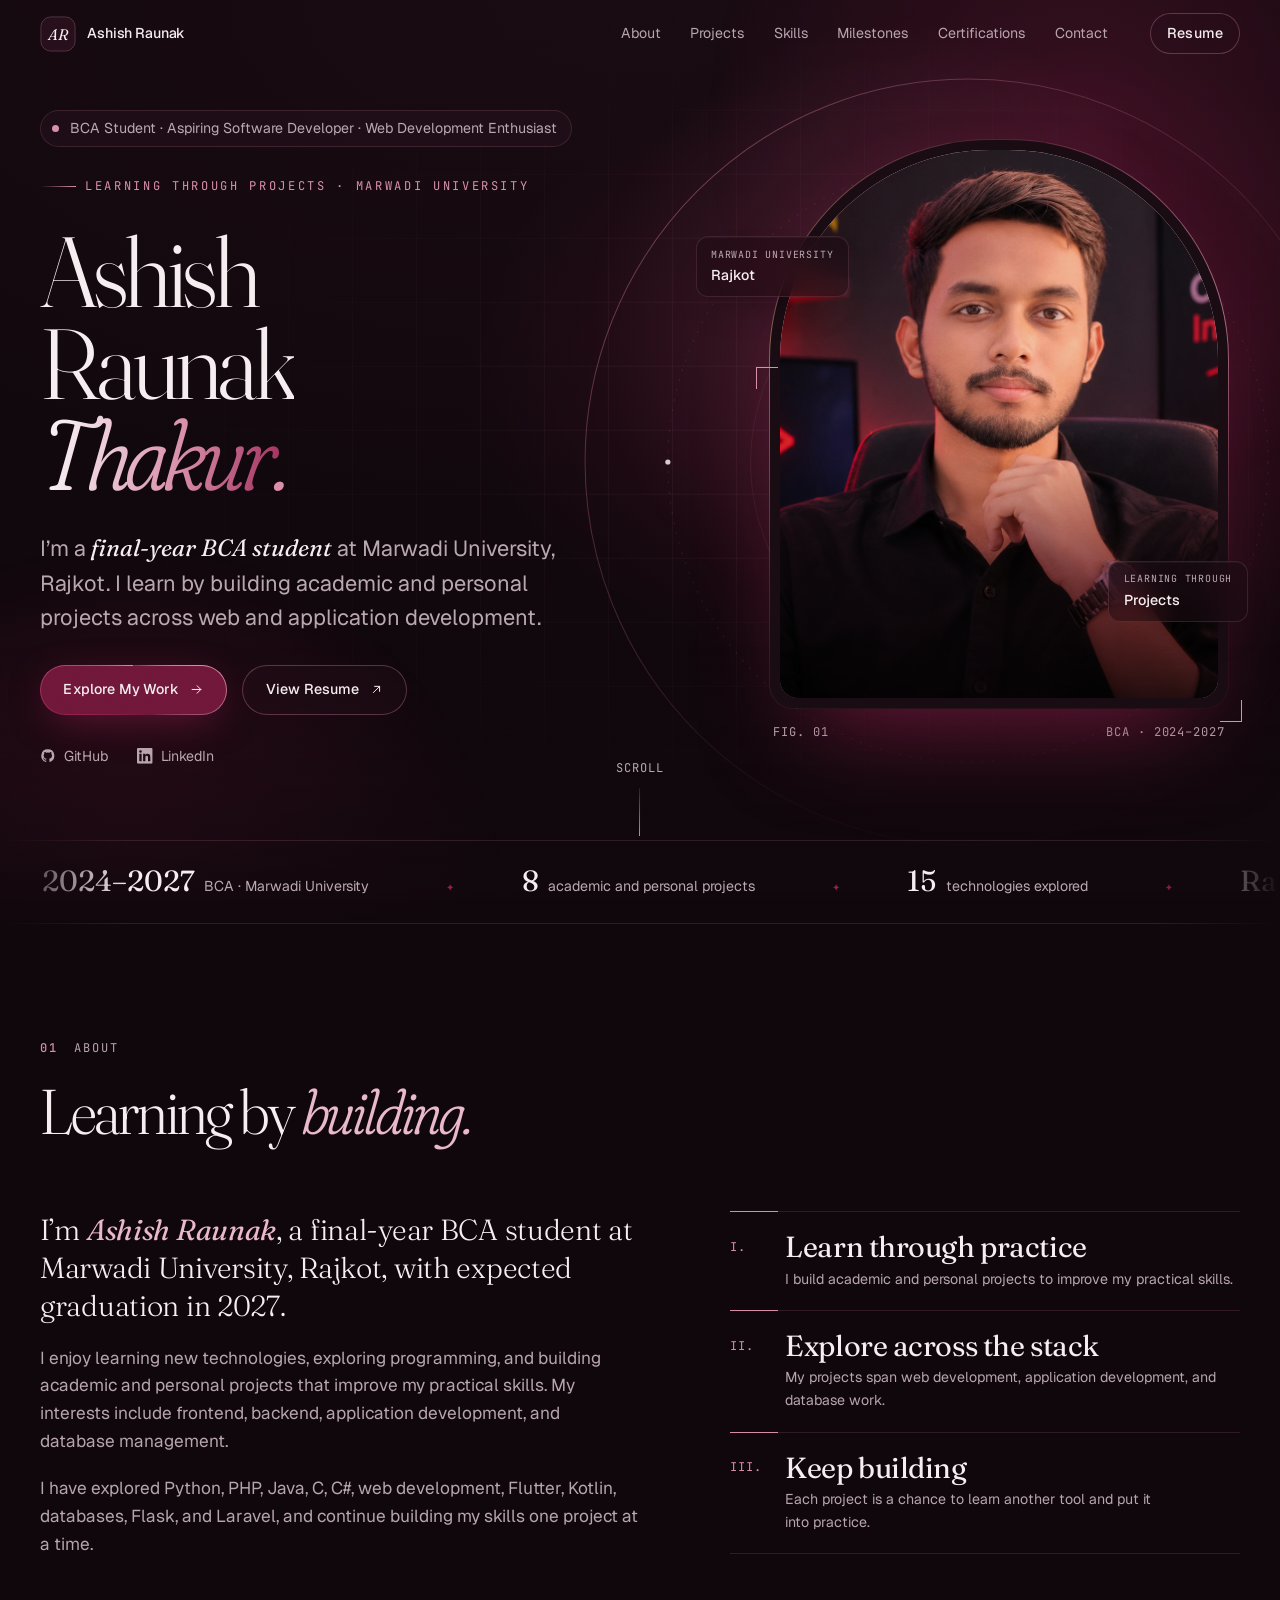
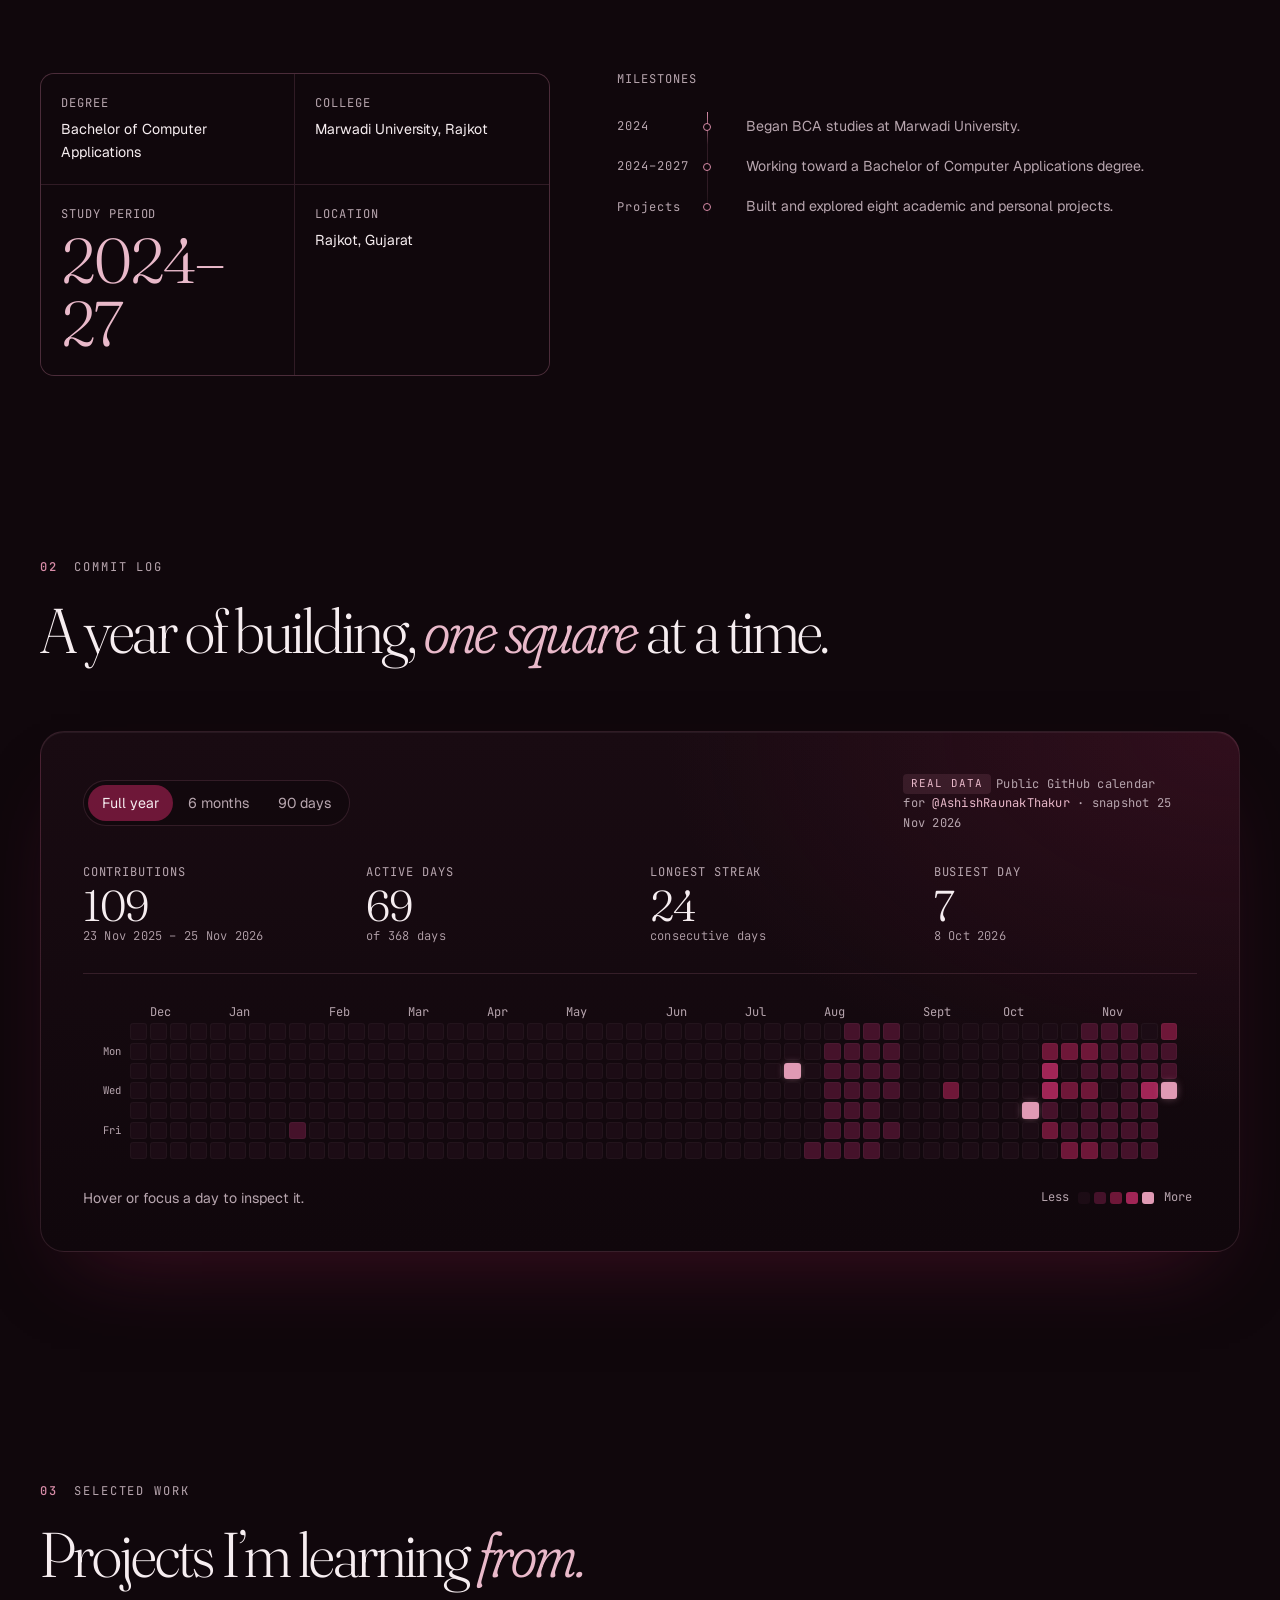
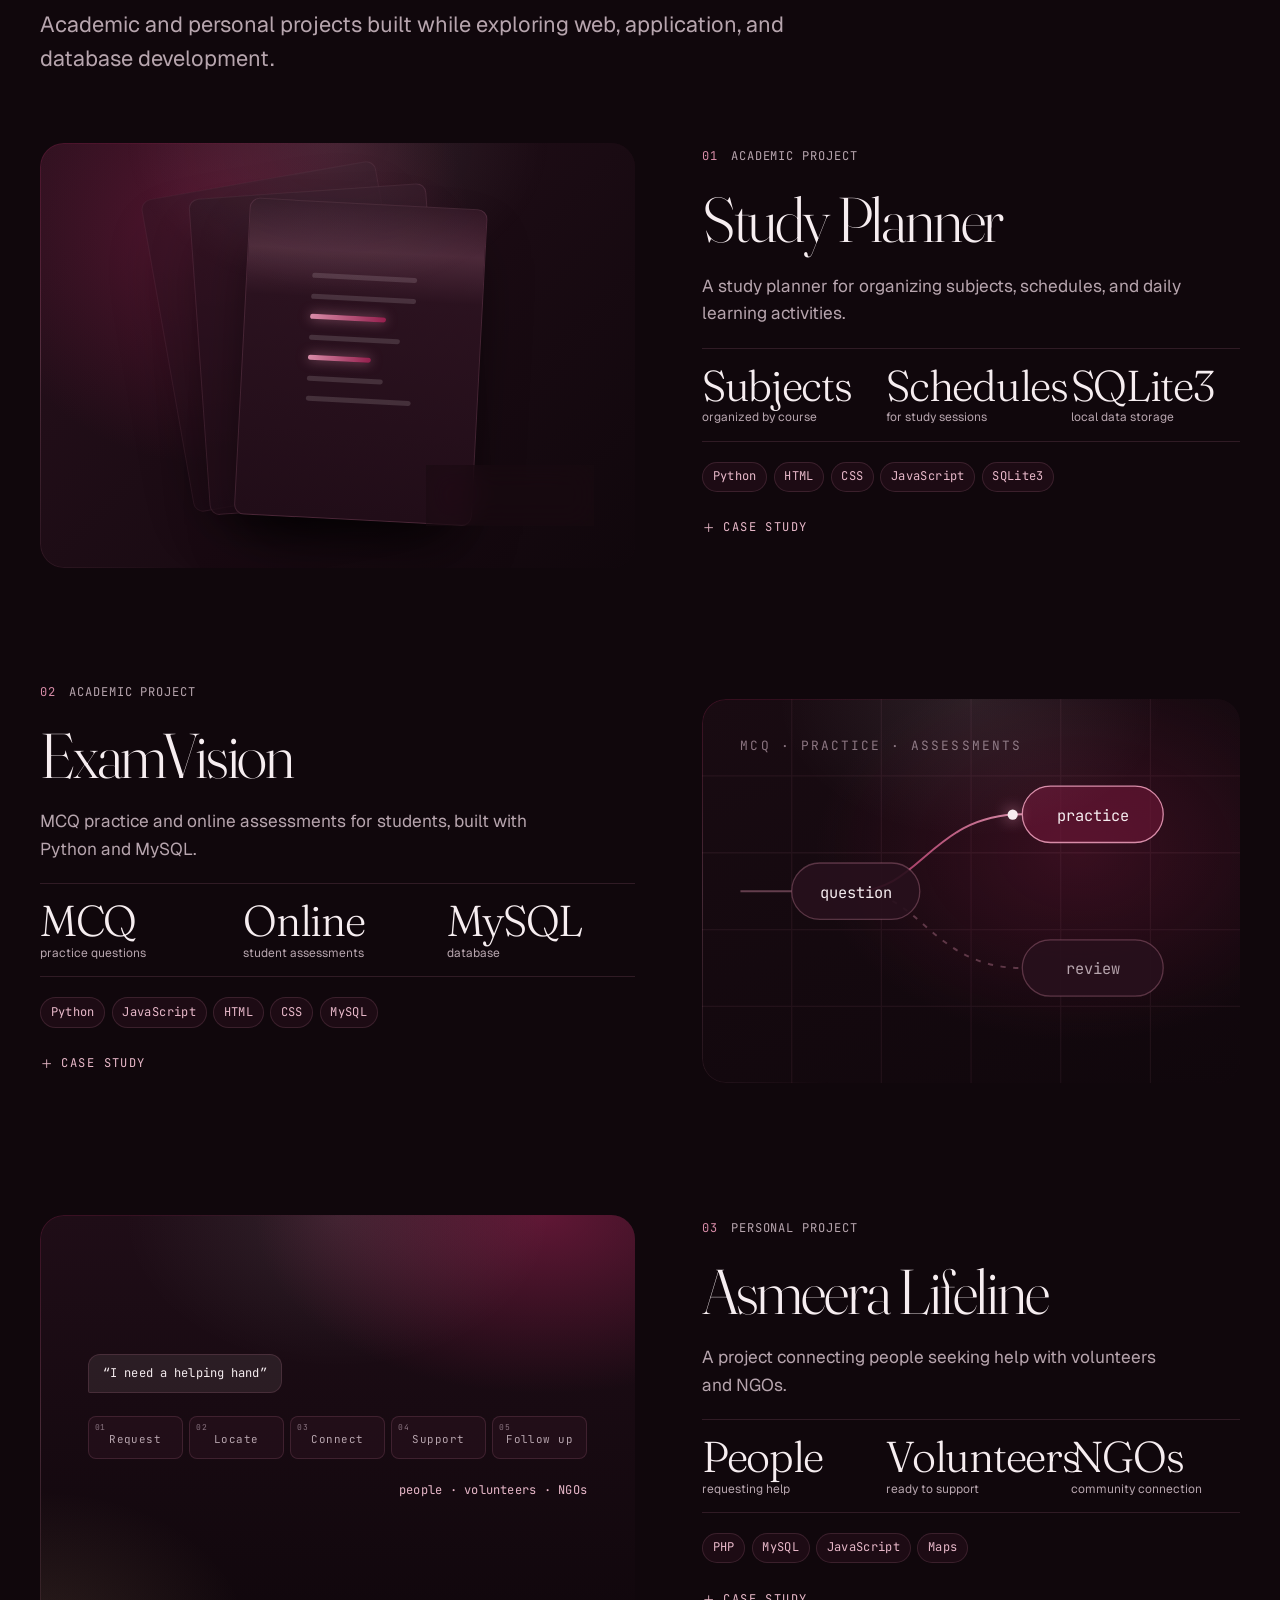
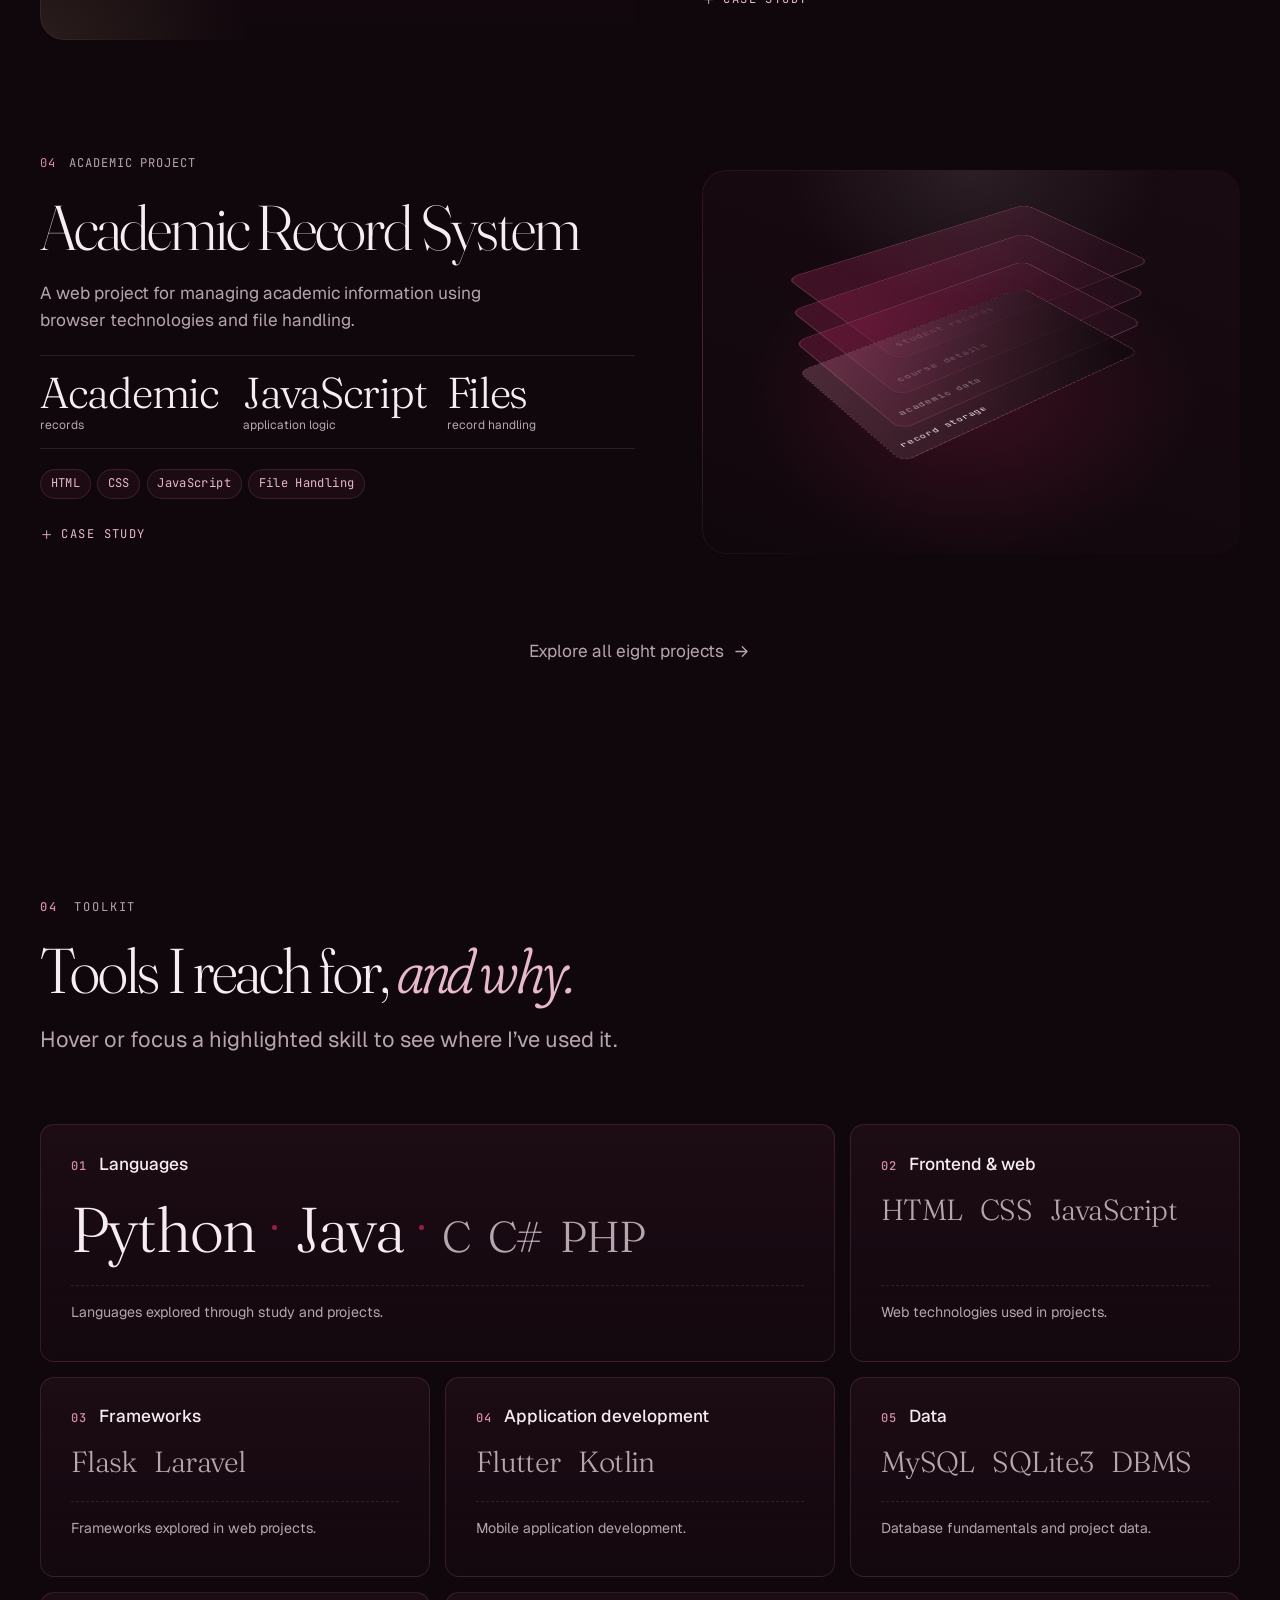
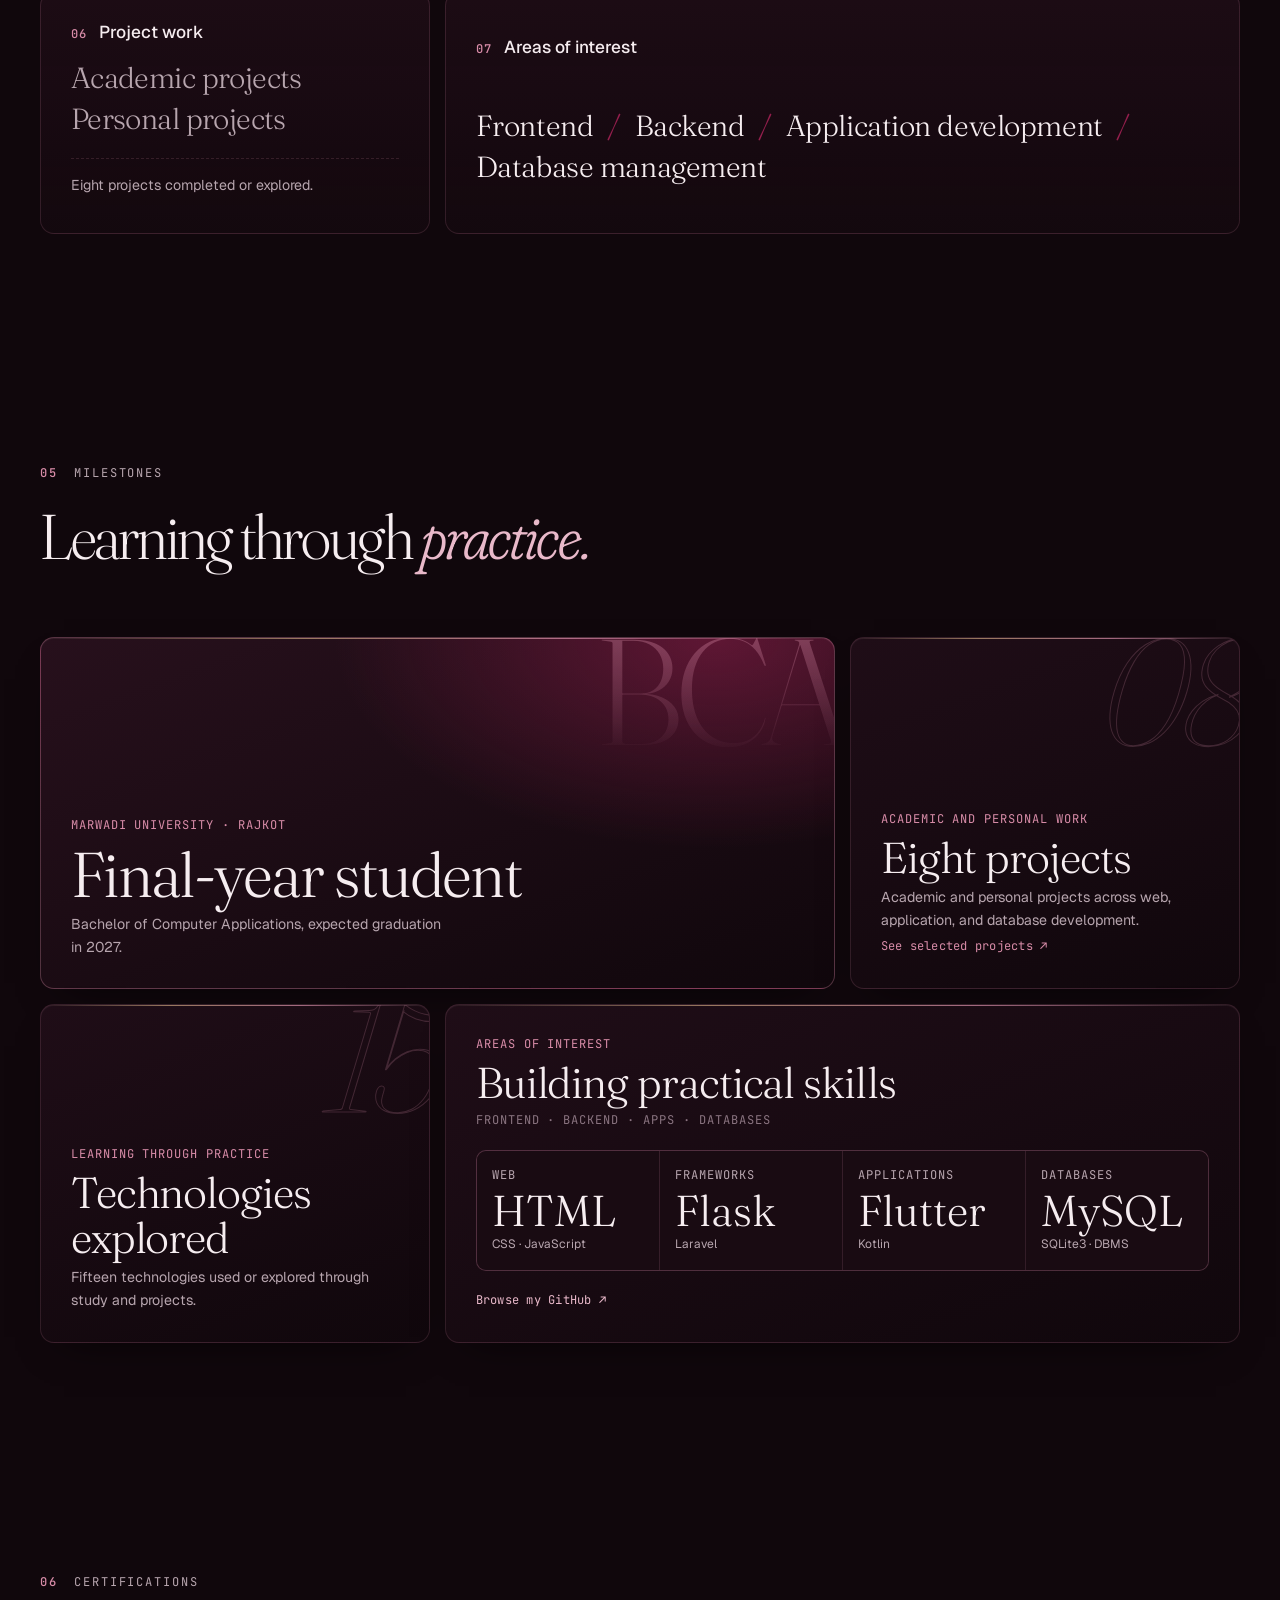
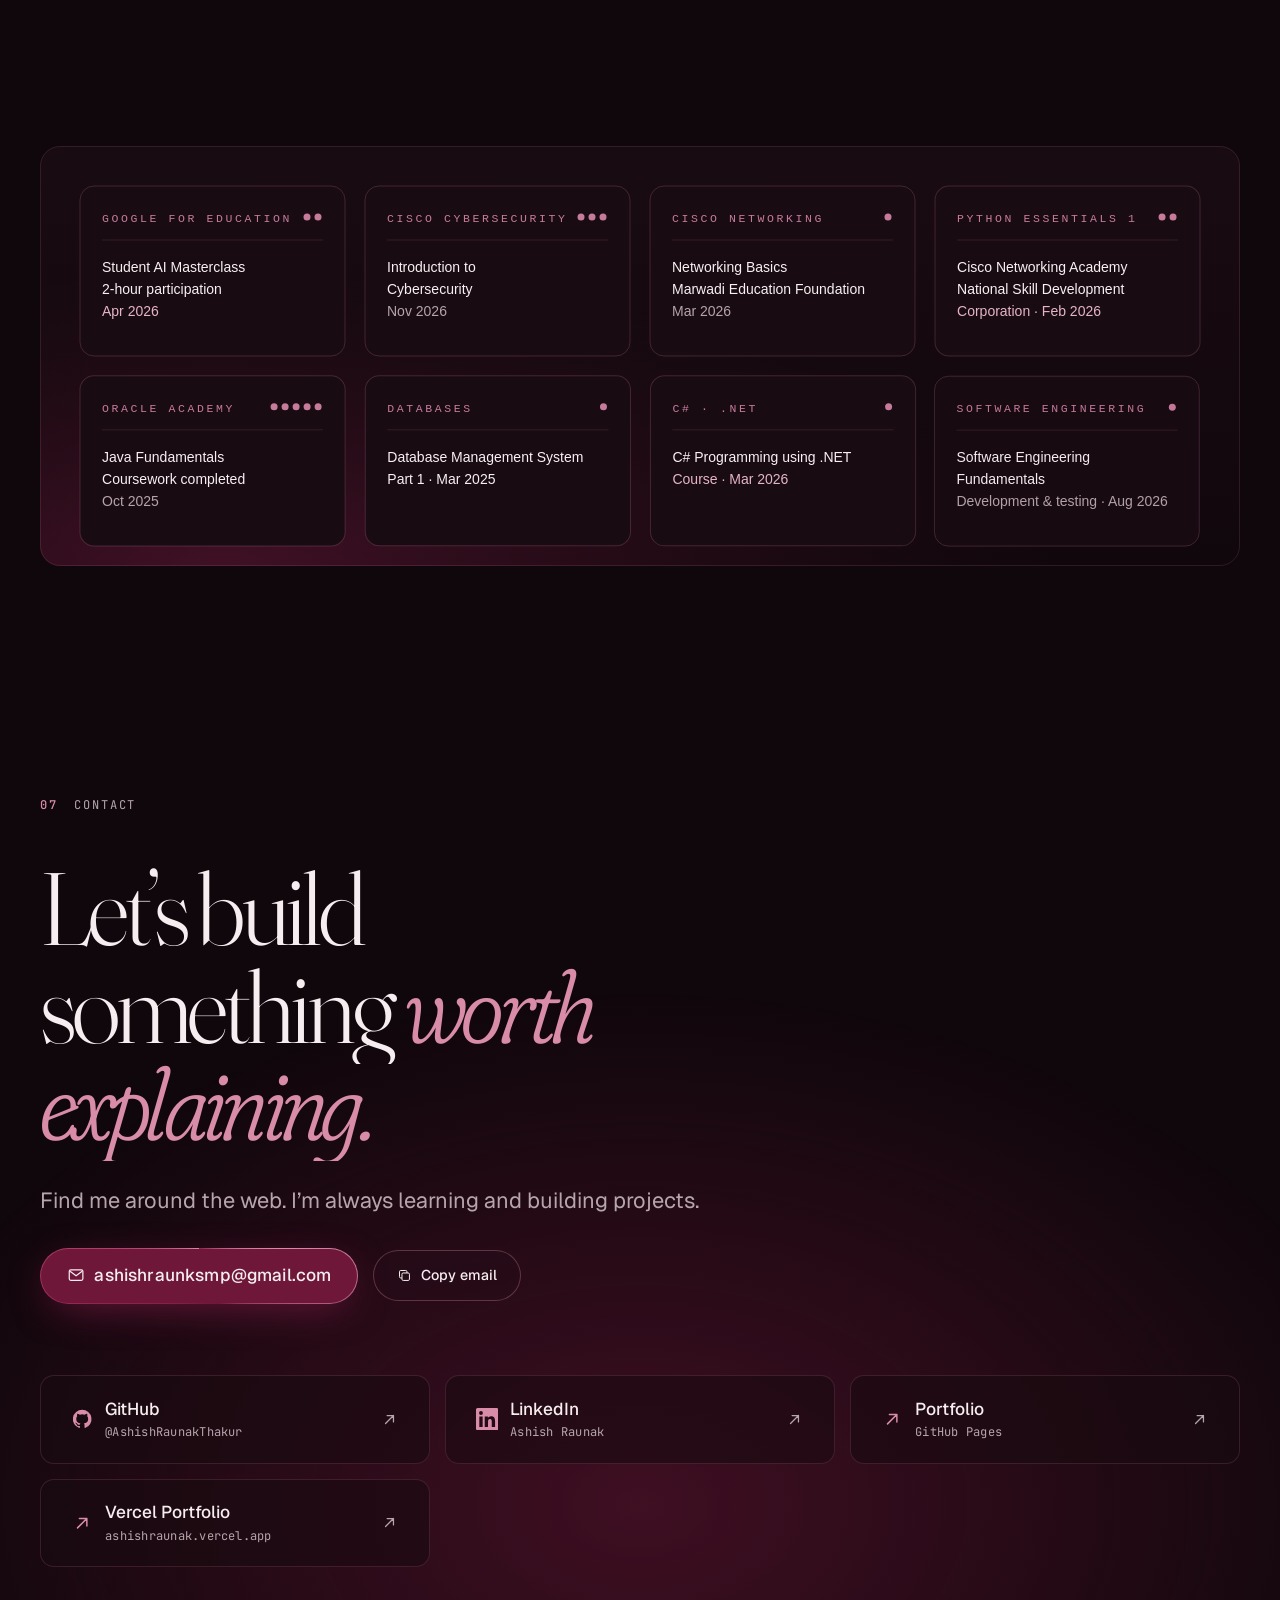
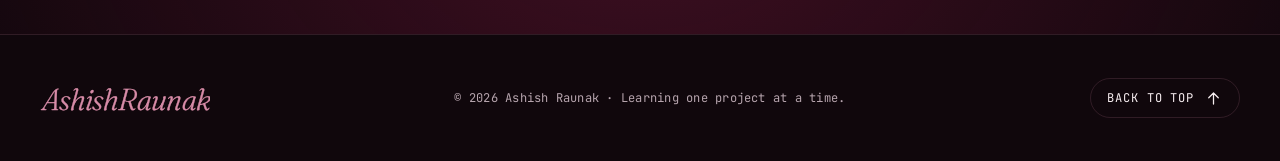
==== commit 476c3a78: "Add files via upload" ====
--- a/site/index.html
+++ b/site/index.html
@@ -3,134 +3,304 @@
 <head>
   <meta charset="utf-8">
   <meta name="viewport" content="width=device-width, initial-scale=1, viewport-fit=cover">
-  <title>Ashish Raunak — Student and Builder</title>
+  <title>Ashish Raunak — BCA Student and Developer</title>
   <meta name="description" content="Ashish Raunak — final-year BCA student at Marwadi University, Rajkot. Learning by building academic and personal projects.">
-  <meta name="author" content="Ashish Raunak">
+  <meta name="author" content="Ashish Raunak Thakur">
   <meta name="theme-color" content="#10070C">
+  <link rel="canonical" href="https://ashishraunakthakur.github.io/">
+
   <meta property="og:type" content="profile">
-  <meta property="og:title" content="Ashish Raunak — Student and Builder">
-  <meta property="og:description" content="Learning by building. BCA student at Marwadi University, Rajkot.">
-  <meta property="og:image" content="assets/img/ashish-photo.png">
+  <meta property="og:site_name" content="Ashish Raunak">
+  <meta property="og:title" content="Ashish Raunak — BCA Student and Developer">
+  <meta property="og:description" content="Final-year BCA student at Marwadi University, Rajkot. Learning through projects.">
+  <meta property="og:url" content="https://ashishraunakthakur.github.io/">
+  <meta property="og:image" content="https://ashishraunakthakur.github.io/assets/img/ashish-photo.jpg">
+  <meta property="og:image:alt" content="Portrait of Ashish Raunak">
+  <meta name="twitter:card" content="summary_large_image">
+  <meta name="twitter:title" content="Ashish Raunak — BCA Student and Developer">
+  <meta name="twitter:description" content="Final-year BCA student at Marwadi University, Rajkot. Learning through projects.">
+  <meta name="twitter:image" content="https://ashishraunakthakur.github.io/assets/img/ashish-photo.jpg">
+
   <link rel="icon" href="favicon.svg" type="image/svg+xml">
-  <link rel="preload" as="image" href="assets/img/ashish-photo.png" fetchpriority="high">
+  <link rel="preload" as="image" href="assets/img/ashish-photo.jpg" fetchpriority="high">
+
   <link rel="preconnect" href="https://fonts.googleapis.com">
   <link rel="preconnect" href="https://fonts.gstatic.com" crossorigin>
   <link rel="stylesheet" href="https://fonts.googleapis.com/css2?family=Fraunces:ital,opsz,wght,SOFT,WONK@0,9..144,200..700,0..100,0..1;1,9..144,200..700,0..100,0..1&family=Geist:wght@300..700&family=JetBrains+Mono:wght@400;500&display=swap">
+
   <link rel="stylesheet" href="assets/css/tokens.css">
   <link rel="stylesheet" href="assets/css/base.css">
   <link rel="stylesheet" href="assets/css/components.css">
   <link rel="stylesheet" href="assets/css/sections.css">
-  <script>
-    if (location.protocol === "file:") {
-      // Show the portfolio even when opened directly from File Explorer.
-      document.documentElement.classList.add("no-intro");
-    } else {
-      document.documentElement.classList.add("js");
-    }
+
+  <script type="module" src="assets/js/main.js"></script>
+
+  <script type="application/ld+json">
+  {
+    "@context": "https://schema.org",
+    "@type": "Person",
+    "name": "Ashish Raunak Thakur",
+    "jobTitle": "BCA Student · Aspiring Software Developer",
+    "email": "mailto:ashishraunksmp@gmail.com",
+    "url": "https://ashishraunakthakur.github.io/",
+    "image": "https://ashishraunakthakur.github.io/assets/img/ashish-photo.jpg",
+    "alumniOf": { "@type": "CollegeOrUniversity", "name": "Marwadi University" },
+    "sameAs": [
+      "https://github.com/AshishRaunakThakur",
+      "https://www.linkedin.com/in/ashish-raunak-6b670734b/"
+    ]
+  }
   </script>
-  <script type="module" src="assets/js/main.js"></script>
-  <script defer src="assets/js/local-heatmap.js"></script>
-  <script>
-    if (location.protocol === "file:") {
-      document.addEventListener("DOMContentLoaded", () => {
-        document.querySelectorAll("[data-reveal], .contact__title, .signature, .case, .principle").forEach((element) => {
-          element.classList.add("is-in");
-        });
-        document.querySelectorAll(".case__toggle").forEach((button) => {
-          button.addEventListener("click", () => {
-            const panel = document.getElementById(button.getAttribute("aria-controls"));
-            const open = button.getAttribute("aria-expanded") !== "true";
-            button.setAttribute("aria-expanded", String(open));
-            panel?.classList.toggle("is-open", open);
-          });
-        });
-        const toggle = document.querySelector("[data-menu-toggle]");
-        const menu = document.querySelector("[data-menu]");
-        const closeMenu = () => {
-          if (!toggle || !menu) return;
-          menu.classList.remove("is-open");
-          menu.hidden = true;
-          toggle.setAttribute("aria-expanded", "false");
-        };
-        toggle?.addEventListener("click", () => {
-          const open = toggle.getAttribute("aria-expanded") !== "true";
-          toggle.setAttribute("aria-expanded", String(open));
-          menu.hidden = !open;
-          menu.classList.toggle("is-open", open);
-        });
-        menu?.querySelectorAll("a").forEach((link) => link.addEventListener("click", closeMenu));
-
-        if (matchMedia("(hover: hover) and (pointer: fine)").matches) {
-          document.querySelectorAll("[data-tilt]").forEach((element) => {
-            const target = element.classList.contains("portrait")
-              ? element.querySelector(".portrait__frame")
-              : element;
-            const max = element.classList.contains("portrait") ? 6 : 7;
-            element.addEventListener("pointermove", (event) => {
-              const box = element.getBoundingClientRect();
-              const x = (event.clientX - box.left) / box.width;
-              const y = (event.clientY - box.top) / box.height;
-              target.style.setProperty("--ry", `${(x - 0.5) * max * 2}deg`);
-              target.style.setProperty("--rx", `${(0.5 - y) * max * 2}deg`);
-            });
-            element.addEventListener("pointerleave", () => {
-              target.style.setProperty("--rx", "0deg");
-              target.style.setProperty("--ry", "0deg");
-            });
-          });
-        }
-      });
-    }
-  </script>
-  <style>
-    @layer sections {
-      .project-art { position:absolute; inset:0; display:flex; flex-direction:column; justify-content:center; align-items:flex-start; padding:clamp(1.5rem,5vw,4rem); background:radial-gradient(ellipse at 80% 15%,rgba(216,140,168,.22),transparent 48%),linear-gradient(135deg,#27101c,#10070c); }
-      .project-art strong { font-family:var(--font-display); font-size:clamp(2rem,5vw,4rem); font-weight:300; line-height:1.05; max-width:10ch; }
-      .project-art__index,.project-art small { font-family:var(--font-mono); font-size:.68rem; letter-spacing:.14em; color:var(--rose-200); text-transform:uppercase; }
-      .project-art__line { width:4rem; height:1px; background:var(--rose-300); margin:1.2rem 0; }
-      .case__metrics b { font-family:var(--font-mono); font-size:var(--step--2); font-weight:400; line-height:1.3; letter-spacing:0; }
-      .case__metrics li { align-content:center; }
-      .about__intro .lead { font-size:var(--step-2); }
-    }
-  </style>
 </head>
 <body>
+  <!-- Icon sprite -->
   <svg width="0" height="0" style="position:absolute" aria-hidden="true" focusable="false">
     <symbol id="i-arrow" viewBox="0 0 24 24"><path fill="none" stroke="currentColor" stroke-width="1.6" stroke-linecap="round" stroke-linejoin="round" d="M5 12h14M13 6l6 6-6 6"/></symbol>
     <symbol id="i-ext" viewBox="0 0 24 24"><path fill="none" stroke="currentColor" stroke-width="1.6" stroke-linecap="round" stroke-linejoin="round" d="M7 17 17 7M9 7h8v8"/></symbol>
+    <symbol id="i-down" viewBox="0 0 24 24"><path fill="none" stroke="currentColor" stroke-width="1.6" stroke-linecap="round" stroke-linejoin="round" d="M12 5v14M6 13l6 6 6-6"/></symbol>
+    <symbol id="i-up" viewBox="0 0 24 24"><path fill="none" stroke="currentColor" stroke-width="1.6" stroke-linecap="round" stroke-linejoin="round" d="M12 19V5M6 11l6-6 6 6"/></symbol>
     <symbol id="i-plus" viewBox="0 0 24 24"><path fill="none" stroke="currentColor" stroke-width="1.6" stroke-linecap="round" d="M12 5v14M5 12h14"/></symbol>
-    <symbol id="i-up" viewBox="0 0 24 24"><path fill="none" stroke="currentColor" stroke-width="1.6" stroke-linecap="round" stroke-linejoin="round" d="M12 19V5M6 11l6-6 6 6"/></symbol>
     <symbol id="i-mail" viewBox="0 0 24 24"><g fill="none" stroke="currentColor" stroke-width="1.6" stroke-linejoin="round"><rect x="3" y="5" width="18" height="14" rx="2"/><path d="m4 7 8 6 8-6"/></g></symbol>
     <symbol id="i-copy" viewBox="0 0 24 24"><g fill="none" stroke="currentColor" stroke-width="1.6" stroke-linejoin="round"><rect x="8" y="8" width="12" height="12" rx="2"/><path d="M16 8V6a2 2 0 0 0-2-2H6a2 2 0 0 0-2 2v8a2 2 0 0 0 2 2h2"/></g></symbol>
+    <symbol id="i-check" viewBox="0 0 24 24"><path fill="none" stroke="currentColor" stroke-width="1.8" stroke-linecap="round" stroke-linejoin="round" d="m5 12.5 4.5 4.5L19 7.5"/></symbol>
+    <symbol id="i-play" viewBox="0 0 24 24"><g fill="none" stroke="currentColor" stroke-width="1.6" stroke-linejoin="round"><circle cx="12" cy="12" r="9"/><path d="m10 8.5 5.5 3.5-5.5 3.5z"/></g></symbol>
+    <symbol id="i-film" viewBox="0 0 24 24"><g fill="none" stroke="currentColor" stroke-width="1.6" stroke-linejoin="round"><rect x="3" y="4" width="18" height="16" rx="2"/><path d="M7 4v16M17 4v16M3 9h4M3 15h4M17 9h4M17 15h4"/></g></symbol>
     <symbol id="i-github" viewBox="0 0 24 24"><path fill="currentColor" d="M12 2a10 10 0 0 0-3.16 19.49c.5.09.68-.22.68-.48v-1.7c-2.78.6-3.37-1.34-3.37-1.34-.45-1.16-1.11-1.47-1.11-1.47-.91-.62.07-.61.07-.61 1 .07 1.53 1.03 1.53 1.03.89 1.53 2.34 1.09 2.91.83.09-.65.35-1.09.63-1.34-2.22-.25-4.55-1.11-4.55-4.94 0-1.09.39-1.98 1.03-2.68-.1-.25-.45-1.27.1-2.65 0 0 .84-.27 2.75 1.02a9.56 9.56 0 0 1 5 0c1.91-1.29 2.75-1.02 2.75-1.02.55 1.38.2 2.4.1 2.65.64.7 1.03 1.59 1.03 2.68 0 3.84-2.34 4.68-4.57 4.93.36.31.68.92.68 1.85v2.74c0 .27.18.58.69.48A10 10 0 0 0 12 2Z"/></symbol>
     <symbol id="i-linkedin" viewBox="0 0 24 24"><path fill="currentColor" d="M20.45 20.45h-3.56v-5.57c0-1.33-.02-3.04-1.85-3.04-1.86 0-2.14 1.45-2.14 2.94v5.67H9.35V9h3.41v1.56h.05c.48-.9 1.64-1.85 3.37-1.85 3.6 0 4.27 2.37 4.27 5.46v6.28ZM5.34 7.43a2.06 2.06 0 1 1 0-4.13 2.06 2.06 0 0 1 0 4.13ZM7.12 20.45H3.56V9h3.56v11.45ZM22.22 0H1.77C.79 0 0 .77 0 1.73v20.54C0 23.23.79 24 1.77 24h20.45c.98 0 1.78-.77 1.78-1.73V1.73C24 .77 23.2 0 22.22 0Z"/></symbol>
   </svg>
+
   <a class="skip-link" href="#main">Skip to content</a>
-  <div class="intro" aria-hidden="true"><svg class="intro__mark" viewBox="0 0 120 120"><circle cx="60" cy="60" r="54"/><text x="60" y="74" text-anchor="middle">AR</text></svg></div>
+
+  <!-- Opening sequence: decorative, never blocks interaction -->
+  <div class="intro" aria-hidden="true">
+    <svg class="intro__mark" viewBox="0 0 120 120">
+      <circle cx="60" cy="60" r="54" />
+    <text x="60" y="74" text-anchor="middle">AR</text>
+    </svg>
+  </div>
+
   <div class="scroll-progress" aria-hidden="true"><span></span></div>
+
+  <!-- ================================================================= NAV -->
   <header class="nav" data-nav>
     <div class="nav__inner container">
-      <a class="nav__brand" href="#top" aria-label="Ashish Raunak — back to top"><svg class="nav__mono" viewBox="0 0 40 40" aria-hidden="true"><rect x="1" y="1" width="38" height="38" rx="11"/><text x="20" y="26.5" text-anchor="middle">AR</text></svg><span class="nav__name">Ashish Raunak</span></a>
-      <nav class="nav__links" aria-label="Primary"><ul role="list"><li><a href="#about" data-navlink>About</a></li><li><a href="#projects" data-navlink>Projects</a></li><li><a href="#skills" data-navlink>Skills</a></li><li><a href="#journey" data-navlink>Journey</a></li><li><a href="#contact" data-navlink>Contact</a></li></ul></nav>
+      <a class="nav__brand" href="#top" aria-label="Ashish Raunak — back to top">
+        <svg class="nav__mono" viewBox="0 0 40 40" aria-hidden="true">
+          <rect x="1" y="1" width="38" height="38" rx="11" />
+          <text x="20" y="26.5" text-anchor="middle">AR</text>
+        </svg>
+        <span class="nav__name">Ashish Raunak</span>
+      </a>
+
+      <nav class="nav__links" aria-label="Primary">
+        <ul role="list">
+          <li><a href="#about" data-navlink>About</a></li>
+          <li><a href="#projects" data-navlink>Projects</a></li>
+          <li><a href="#skills" data-navlink>Skills</a></li>
+          <li><a href="#achievements" data-navlink>Milestones</a></li>
+          <li><a href="#certifications" data-navlink>Certifications</a></li>
+          <li><a href="#contact" data-navlink>Contact</a></li>
+        </ul>
+      </nav>
+
       <a class="btn btn--ghost btn--small nav__cta" href="resume.html">Resume</a>
-      <button class="nav__toggle" type="button" aria-expanded="false" aria-controls="mobile-menu" data-menu-toggle><span class="visually-hidden">Open menu</span><span class="nav__burger" aria-hidden="true"><i></i><i></i></span></button>
+
+      <button class="nav__toggle" type="button" aria-expanded="false" aria-controls="mobile-menu" data-menu-toggle>
+        <span class="visually-hidden">Open menu</span>
+        <span class="nav__burger" aria-hidden="true"><i></i><i></i></span>
+      </button>
     </div>
-    <div class="mobile-menu" id="mobile-menu" data-menu hidden><nav aria-label="Mobile"><ol role="list"><li style="--i:0"><a href="#about"><span class="mono">01</span>About</a></li><li style="--i:1"><a href="#projects"><span class="mono">02</span>Projects</a></li><li style="--i:2"><a href="#skills"><span class="mono">03</span>Skills</a></li><li style="--i:3"><a href="#journey"><span class="mono">04</span>Journey</a></li><li style="--i:4"><a href="#contact"><span class="mono">05</span>Contact</a></li></ol></nav><div class="mobile-menu__foot"><a class="btn btn--primary" href="resume.html">View Resume</a><a class="mono link-u" href="mailto:ashishraunksmp@gmail.com">ashishraunksmp@gmail.com</a></div></div>
+
+    <div class="mobile-menu" id="mobile-menu" data-menu hidden>
+      <nav aria-label="Mobile">
+        <ol role="list">
+          <li style="--i:0"><a href="#about"><span class="mono">01</span>About</a></li>
+          <li style="--i:1"><a href="#projects"><span class="mono">02</span>Projects</a></li>
+          <li style="--i:2"><a href="#skills"><span class="mono">03</span>Skills</a></li>
+          <li style="--i:3"><a href="#achievements"><span class="mono">04</span>Milestones</a></li>
+          <li style="--i:4"><a href="#certifications"><span class="mono">05</span>Certifications</a></li>
+          <li style="--i:5"><a href="#contact"><span class="mono">06</span>Contact</a></li>
+        </ol>
+      </nav>
+      <div class="mobile-menu__foot">
+        <a class="btn btn--primary" href="resume.html">View Resume</a>
+          <a class="mono link-u" href="mailto:ashishraunksmp@gmail.com">ashishraunksmp@gmail.com</a>
+      </div>
+    </div>
   </header>
+
   <main id="main">
+    <!-- ================================================================ HERO -->
     <section class="hero" id="top" aria-labelledby="hero-title" data-hero>
-      <div class="hero__bg" aria-hidden="true"><div class="hero__field hero__field--a"></div><div class="hero__field hero__field--b"></div><div class="hero__grid"></div><div class="hero__spot"></div><svg class="hero__orbits" viewBox="0 0 800 800" fill="none"><defs><linearGradient id="orb-g" x1="0" y1="0" x2="1" y2="1"><stop offset="0" stop-color="#D88CA8" stop-opacity=".55"/><stop offset="1" stop-color="#6E1738" stop-opacity="0"/></linearGradient></defs><g class="orbit orbit--1"><ellipse cx="400" cy="400" rx="370" ry="370" stroke="url(#orb-g)"/><circle cx="770" cy="400" r="3.5" fill="#D88CA8"/></g><g class="orbit orbit--2"><ellipse cx="400" cy="400" rx="290" ry="290" stroke="rgba(216,140,168,.14)" stroke-dasharray="2 8"/><circle cx="110" cy="400" r="2.5" fill="#F6EDF0"/></g><g class="orbit orbit--3"><ellipse cx="400" cy="400" rx="210" ry="210" stroke="rgba(216,140,168,.1)"/><circle cx="400" cy="190" r="2" fill="#D88CA8"/></g></svg></div>
-      <div class="hero__inner container"><div class="hero__copy"><p class="hero__status" data-reveal><span class="dot" aria-hidden="true"></span>BCA Student · Aspiring Software Developer · Web Development Enthusiast</p><p class="eyebrow" data-reveal>Learning through projects</p><h1 class="hero__title" id="hero-title"><span class="line-mask"><span>Ashish</span></span><span class="line-mask"><span class="italic">Raunak<span class="hero__period">.</span></span></span></h1><p class="hero__lede" data-reveal>I’m a <em>final-year BCA student</em> at Marwadi University, Rajkot. I learn by building academic and personal projects across web and application development.</p><div class="hero__ctas" data-reveal><a class="btn btn--primary" href="#projects" data-magnetic>Explore My Projects <svg class="arrow" aria-hidden="true"><use href="#i-arrow"/></svg></a><a class="btn btn--ghost" href="resume.html" data-magnetic>View Resume <svg aria-hidden="true"><use href="#i-ext"/></svg></a><a class="btn btn--ghost" href="https://ashishraunak.vercel.app" target="_blank" rel="noopener" data-magnetic>Vercel Portfolio <svg aria-hidden="true"><use href="#i-ext"/></svg></a></div><ul class="hero__social" role="list" data-reveal><li><a class="link-u" href="https://github.com/AshishRaunakThakur" target="_blank" rel="noopener"><svg class="icon" aria-hidden="true"><use href="#i-github"/></svg>GitHub</a></li><li><a class="link-u" href="https://www.linkedin.com/in/ashish-raunak-6b670734b/" target="_blank" rel="noopener"><svg class="icon" aria-hidden="true"><use href="#i-linkedin"/></svg>LinkedIn</a></li></ul></div>
-        <figure class="portrait" data-tilt><div class="portrait__frame"><div class="portrait__photo"><img src="assets/img/ashish-photo.png" width="1276" height="1233" alt="Portrait of Ashish Raunak" fetchpriority="high" decoding="async"></div><span class="portrait__corner portrait__corner--tl" aria-hidden="true"></span><span class="portrait__corner portrait__corner--br" aria-hidden="true"></span></div><figcaption class="portrait__meta"><span class="mono">Fig. 01</span><span class="mono">BCA · 2024–2027</span></figcaption><p class="portrait__chip portrait__chip--a glass" aria-hidden="true"><span class="mono">Marwadi University</span><b>Rajkot</b></p><p class="portrait__chip portrait__chip--b glass" aria-hidden="true"><span class="mono">Learning through</span><b>Projects</b></p></figure>
-      </div><a class="hero__scroll" href="#about" aria-label="Scroll to About"><span class="mono">Scroll</span><span class="hero__scroll-line" aria-hidden="true"></span></a><div class="ticker" aria-label="Highlights"><ul role="list" class="ticker__track"><li><b>2024–2027</b> BCA</li><li><b>8</b> academic and personal projects</li><li><b>15</b> technologies explored</li><li><b>Rajkot</b> Gujarat</li></ul></div>
+      <div class="hero__bg" aria-hidden="true">
+        <div class="hero__field hero__field--a"></div>
+        <div class="hero__field hero__field--b"></div>
+        <div class="hero__grid"></div>
+        <div class="hero__spot"></div>
+        <svg class="hero__orbits" viewBox="0 0 800 800" fill="none">
+          <defs>
+            <linearGradient id="orb-g" x1="0" y1="0" x2="1" y2="1">
+              <stop offset="0" stop-color="#D88CA8" stop-opacity=".55"/>
+              <stop offset="1" stop-color="#6E1738" stop-opacity="0"/>
+            </linearGradient>
+          </defs>
+          <g class="orbit orbit--1"><ellipse cx="400" cy="400" rx="370" ry="370" stroke="url(#orb-g)"/><circle cx="770" cy="400" r="3.5" fill="#D88CA8"/></g>
+          <g class="orbit orbit--2"><ellipse cx="400" cy="400" rx="290" ry="290" stroke="rgba(216,140,168,.14)" stroke-dasharray="2 8"/><circle cx="110" cy="400" r="2.5" fill="#F6EDF0"/></g>
+          <g class="orbit orbit--3"><ellipse cx="400" cy="400" rx="210" ry="210" stroke="rgba(216,140,168,.1)"/><circle cx="400" cy="190" r="2" fill="#D88CA8"/></g>
+        </svg>
+      </div>
+
+      <div class="hero__inner container">
+        <div class="hero__copy">
+          <p class="hero__status" data-reveal style="--d:1">
+            <span class="dot" aria-hidden="true"></span>
+            BCA Student · Aspiring Software Developer · Web Development Enthusiast
+          </p>
+
+          <p class="eyebrow" data-reveal style="--d:2">Learning through projects · Marwadi University</p>
+
+          <h1 class="hero__title" id="hero-title">
+            <span class="line-mask"><span style="--d:0">Ashish</span></span>
+            <span class="line-mask"><span style="--d:1">Raunak</span></span>
+            <span class="line-mask"><span style="--d:2" class="italic">Thakur<span class="hero__period">.</span></span></span>
+          </h1>
+
+          <p class="hero__lede" data-reveal style="--d:5">
+            I’m a <em>final-year BCA student</em> at Marwadi University, Rajkot. I learn by
+            building academic and personal projects across web and application development.
+          </p>
+
+          <div class="hero__ctas" data-reveal style="--d:6">
+            <a class="btn btn--primary" href="#projects" data-magnetic>
+              Explore My Work
+              <svg class="arrow" aria-hidden="true"><use href="#i-arrow"/></svg>
+            </a>
+            <a class="btn btn--ghost" href="resume.html" data-magnetic>
+              View Resume
+              <svg aria-hidden="true"><use href="#i-ext"/></svg>
+            </a>
+          </div>
+
+          <ul class="hero__social" role="list" data-reveal style="--d:7">
+            <li><a class="link-u" href="https://github.com/AshishRaunakThakur" target="_blank" rel="noopener"><svg class="icon" aria-hidden="true"><use href="#i-github"/></svg>GitHub</a></li>
+            <li><a class="link-u" href="https://www.linkedin.com/in/ashish-raunak-6b670734b/" target="_blank" rel="noopener"><svg class="icon" aria-hidden="true"><use href="#i-linkedin"/></svg>LinkedIn</a></li>
+          </ul>
+        </div>
+
+        <figure class="portrait" data-tilt>
+          <div class="portrait__frame">
+            <div class="portrait__photo">
+              <img
+                src="assets/img/ashish-photo.jpg"
+                srcset="assets/img/ashish-photo.jpg 1276w"
+                sizes="(min-width: 960px) 460px, 80vw"
+                width="1276" height="1233"
+                alt="Portrait of Ashish Raunak"
+                fetchpriority="high" decoding="async">
+            </div>
+            <span class="portrait__corner portrait__corner--tl" aria-hidden="true"></span>
+            <span class="portrait__corner portrait__corner--br" aria-hidden="true"></span>
+          </div>
+          <figcaption class="portrait__meta">
+            <span class="mono">Fig. 01</span>
+            <span class="mono">BCA · 2024–2027</span>
+          </figcaption>
+          <p class="portrait__chip portrait__chip--a glass" aria-hidden="true"><span class="mono">Marwadi University</span><b>Rajkot</b></p>
+          <p class="portrait__chip portrait__chip--b glass" aria-hidden="true"><span class="mono">Learning through</span><b>Projects</b></p>
+        </figure>
+      </div>
+
+      <a class="hero__scroll" href="#about" aria-label="Scroll to About">
+        <span class="mono">Scroll</span>
+        <span class="hero__scroll-line" aria-hidden="true"></span>
+      </a>
+
+      <div class="ticker" aria-label="Highlights">
+        <ul role="list" class="ticker__track">
+          <li><b>2024–2027</b> BCA · Marwadi University</li>
+          <li><b>8</b> academic and personal projects</li>
+          <li><b>15</b> technologies explored</li>
+          <li><b>Rajkot</b> Gujarat, India</li>
+        </ul>
+      </div>
     </section>
-    <section class="section about" id="about" aria-labelledby="about-title"><div class="container"><header class="section-head"><p class="section-index" data-reveal><b>01</b> About</p><h2 class="section-title" id="about-title" data-reveal>Learning by <em>building.</em></h2></header><div class="about__grid"><div class="about__intro" data-reveal><p class="lead">Hi, I’m <strong>Ashish Raunak</strong>, a final-year BCA student at Marwadi University, Rajkot, with expected graduation in 2027.</p><p>I enjoy learning new technologies, exploring programming, and building projects that help me improve my practical skills. My interests include frontend, backend, application development, and database management.</p></div><ol class="principles" role="list"><li class="principle" data-reveal><span class="principle__n mono">i.</span><h3>Learn through practice</h3><p>I build academic and personal projects to improve my practical skills.</p></li><li class="principle" data-reveal><span class="principle__n mono">ii.</span><h3>Explore across the stack</h3><p>My projects span web development, application development, and database work.</p></li><li class="principle" data-reveal><span class="principle__n mono">iii.</span><h3>Keep building</h3><p>Each project is a chance to learn another tool and put it into practice.</p></li></ol></div><div class="about__lower"><dl class="facts" data-reveal><div><dt class="mono">Degree</dt><dd>Bachelor of Computer Applications</dd></div><div><dt class="mono">College</dt><dd>Marwadi University, Rajkot</dd></div><div><dt class="mono">Study period</dt><dd><span class="facts__big">2024–27</span></dd></div><div><dt class="mono">Location</dt><dd>Rajkot, Gujarat</dd></div></dl><div class="milestones" data-reveal><h3 class="mono milestones__title">Milestones</h3><ol class="milestones__list" role="list"><li><time class="mono">2024</time><p>Began BCA studies at Marwadi University.</p></li><li><time class="mono">2024–2027</time><p>Working toward a Bachelor of Computer Applications degree.</p></li><li><time class="mono">Projects</time><p>Built and explored eight academic and personal projects.</p></li></ol></div></div></div></section>
+
+    <!-- =============================================================== ABOUT -->
+    <section class="section about" id="about" aria-labelledby="about-title">
+      <div class="container">
+        <header class="section-head">
+          <p class="section-index" data-reveal><b>01</b> About</p>
+          <h2 class="section-title" id="about-title" data-reveal style="--d:1">
+            Learning by <em>building.</em>
+          </h2>
+        </header>
+
+        <div class="about__grid">
+          <div class="about__intro" data-reveal style="--d:1">
+            <p class="about__lead">
+              I’m <strong>Ashish Raunak</strong>, a final-year BCA student at Marwadi University,
+              Rajkot, with expected graduation in 2027.
+            </p>
+            <p>
+              I enjoy learning new technologies, exploring programming, and building academic and
+              personal projects that improve my practical skills. My interests include frontend,
+              backend, application development, and database management.
+            </p>
+            <p>
+              I have explored Python, PHP, Java, C, C#, web development, Flutter, Kotlin, databases,
+              Flask, and Laravel, and continue building my skills one project at a time.
+            </p>
+          </div>
+
+          <ol class="principles" role="list">
+            <li class="principle" data-reveal style="--d:2">
+              <span class="principle__n mono">i.</span>
+              <h3>Learn through practice</h3>
+              <p>I build academic and personal projects to improve my practical skills.</p>
+            </li>
+            <li class="principle" data-reveal style="--d:3">
+              <span class="principle__n mono">ii.</span>
+              <h3>Explore across the stack</h3>
+              <p>My projects span web development, application development, and database work.</p>
+            </li>
+            <li class="principle" data-reveal style="--d:4">
+              <span class="principle__n mono">iii.</span>
+              <h3>Keep building</h3>
+              <p>Each project is a chance to learn another tool and put it into practice.</p>
+            </li>
+          </ol>
+        </div>
+
+        <div class="about__lower">
+          <dl class="facts" data-reveal>
+            <div><dt class="mono">Degree</dt><dd>Bachelor of Computer Applications</dd></div>
+            <div><dt class="mono">College</dt><dd>Marwadi University, Rajkot</dd></div>
+            <div><dt class="mono">Study period</dt><dd><span class="facts__big">2024–27</span></dd></div>
+            <div><dt class="mono">Location</dt><dd>Rajkot, Gujarat</dd></div>
+          </dl>
+
+          <div class="milestones" data-reveal style="--d:1">
+            <h3 class="mono milestones__title">Milestones</h3>
+            <ol class="milestones__list" role="list">
+              <li><time class="mono">2024</time><p>Began BCA studies at Marwadi University.</p></li>
+              <li><time class="mono">2024–2027</time><p>Working toward a Bachelor of Computer Applications degree.</p></li>
+              <li><time class="mono">Projects</time><p>Built and explored eight academic and personal projects.</p></li>
+            </ol>
+          </div>
+        </div>
+      </div>
+    </section>
+
+    <!-- ============================================================ HEATMAP -->
     <section class="section activity" id="activity" aria-labelledby="activity-title">
       <div class="container">
         <header class="section-head">
           <p class="section-index" data-reveal><b>02</b> Commit log</p>
-          <h2 class="section-title" id="activity-title" data-reveal>A year of building, <em>one square</em> at a time.</h2>
+          <h2 class="section-title" id="activity-title" data-reveal style="--d:1">
+            A year of building, <em>one square</em> at a time.
+          </h2>
         </header>
+
         <div class="heatmap" data-heatmap data-reveal="fade">
           <div class="heatmap__top">
             <div class="heatmap__ranges" role="group" aria-label="Time range">
@@ -138,14 +308,16 @@
               <button type="button" data-range="182" aria-pressed="false">6 months</button>
               <button type="button" data-range="90" aria-pressed="false">90 days</button>
             </div>
-            <p class="heatmap__source mono" data-heatmap-source>GitHub activity will appear after the first data refresh.</p>
+            <p class="heatmap__source mono" data-heatmap-source>Loading contribution data…</p>
           </div>
+
           <dl class="heatmap__stats" data-heatmap-stats aria-live="polite">
             <div><dt class="mono">Contributions</dt><dd data-stat="total">—</dd></div>
             <div><dt class="mono">Active days</dt><dd data-stat="active">—</dd></div>
             <div><dt class="mono">Longest streak</dt><dd data-stat="streak">—</dd></div>
             <div><dt class="mono">Busiest day</dt><dd data-stat="peak">—</dd></div>
           </dl>
+
           <div class="heatmap__scroller" data-heatmap-scroller>
             <div class="heatmap__board">
               <div class="heatmap__months" data-heatmap-months aria-hidden="true"></div>
@@ -153,40 +325,404 @@
               <div class="heatmap__grid" data-heatmap-grid role="grid" aria-label="Daily GitHub contributions. Use arrow keys to move between days."></div>
             </div>
           </div>
+
           <div class="heatmap__foot">
             <p class="heatmap__readout" data-heatmap-readout aria-live="polite">Hover or focus a day to inspect it.</p>
-            <div class="heatmap__legend" aria-label="Activity levels: none, low, medium, high, highest"><span class="mono">Less</span><i data-l="0"></i><i data-l="1"></i><i data-l="2"></i><i data-l="3"></i><i data-l="4"></i><span class="mono">More</span></div>
+            <div class="heatmap__legend" aria-label="Activity levels: none, low, medium, high, highest">
+              <span class="mono">Less</span>
+              <i data-l="0"></i><i data-l="1"></i><i data-l="2"></i><i data-l="3"></i><i data-l="4"></i>
+              <span class="mono">More</span>
+            </div>
           </div>
+
           <div class="heatmap__tip glass" data-heatmap-tip role="tooltip" hidden></div>
-          <p class="heatmap__readout" data-heatmap-empty>Real contributions load from your public GitHub profile when the site data refresh runs.</p>
         </div>
       </div>
     </section>
-    <section class="section work" id="projects" aria-labelledby="projects-title"><div class="container"><header class="section-head"><p class="section-index" data-reveal><b>03</b> Selected work</p><h2 class="section-title" id="projects-title" data-reveal>Projects I’m learning <em>from.</em></h2><p class="section-lede" data-reveal>Academic and personal projects built while exploring web, application, and database development.</p></header>
-      <article class="case" data-reveal aria-labelledby="p1-title"><div class="case__visual" data-tilt aria-hidden="true"><div class="project-art"><span class="project-art__index">PROJECT 01</span><strong>Study Planner</strong><span class="project-art__line"></span><small>Python / SQLite3</small></div></div><div class="case__body"><p class="case__kicker mono"><span>01</span><span>Academic project</span></p><h3 class="case__title" id="p1-title">Study Planner<small class="case__sub">Python · HTML · CSS · JavaScript · SQLite3</small></h3><p class="case__problem">Organizes subjects, study schedules, and daily learning activities.</p><ul class="case__metrics" role="list"><li><b>Python</b><span>Language</span></li><li><b>SQLite3</b><span>Database</span></li><li><b>Web</b><span>Interface</span></li></ul><button class="case__toggle" type="button" aria-expanded="false" aria-controls="p1-more"><svg class="icon" aria-hidden="true"><use href="#i-plus"/></svg> Case study</button><div class="case__more" id="p1-more" data-collapsible><div><h4>Project overview</h4><ul><li>Organizes subjects and study schedules.</li><li>Supports daily learning activities.</li></ul></div></div></div></article>
-      <article class="case case--flip" data-reveal aria-labelledby="p2-title"><div class="case__visual" data-tilt aria-hidden="true"><div class="project-art"><span class="project-art__index">PROJECT 02</span><strong>ExamVision</strong><span class="project-art__line"></span><small>Python / MySQL</small></div></div><div class="case__body"><p class="case__kicker mono"><span>02</span><span>Academic project</span></p><h3 class="case__title" id="p2-title">ExamVision<small class="case__sub">Python · JavaScript · HTML · CSS · MySQL</small></h3><p class="case__problem">MCQ practice and online assessments for students.</p><ul class="case__metrics" role="list"><li><b>Python</b><span>Language</span></li><li><b>MySQL</b><span>Database</span></li><li><b>MCQ</b><span>Assessments</span></li></ul><button class="case__toggle" type="button" aria-expanded="false" aria-controls="p2-more"><svg class="icon" aria-hidden="true"><use href="#i-plus"/></svg> Case study</button><div class="case__more" id="p2-more" data-collapsible><div><h4>Project overview</h4><ul><li>Provides MCQ practice for students.</li><li>Supports online assessments.</li></ul></div></div></div></article>
-      <article class="case" data-reveal aria-labelledby="p3-title"><div class="case__visual" data-tilt aria-hidden="true"><div class="project-art"><span class="project-art__index">PROJECT 03</span><strong>Asmeera Lifeline</strong><span class="project-art__line"></span><small>PHP / Maps</small></div></div><div class="case__body"><p class="case__kicker mono"><span>03</span><span>Personal project</span></p><h3 class="case__title" id="p3-title">Asmeera Lifeline<small class="case__sub">PHP · MySQL · JavaScript · Maps</small></h3><p class="case__problem">Connects people seeking help with volunteers and NGOs.</p><ul class="case__metrics" role="list"><li><b>PHP</b><span>Language</span></li><li><b>MySQL</b><span>Database</span></li><li><b>Maps</b><span>Location</span></li></ul><button class="case__toggle" type="button" aria-expanded="false" aria-controls="p3-more"><svg class="icon" aria-hidden="true"><use href="#i-plus"/></svg> Case study</button><div class="case__more" id="p3-more" data-collapsible><div><h4>Project overview</h4><ul><li>Connects people seeking help with volunteers.</li><li>Includes NGOs and map-related functionality.</li></ul></div></div></div></article>
-      <article class="case case--flip" data-reveal aria-labelledby="p4-title"><div class="case__visual" data-tilt aria-hidden="true"><div class="project-art"><span class="project-art__index">PROJECT 04</span><strong>Academic Record System</strong><span class="project-art__line"></span><small>JavaScript / File Handling</small></div></div><div class="case__body"><p class="case__kicker mono"><span>04</span><span>Academic project</span></p><h3 class="case__title" id="p4-title">Academic Record System<small class="case__sub">HTML · CSS · JavaScript · File Handling</small></h3><p class="case__problem">Manages academic information with web technologies and file handling.</p><ul class="case__metrics" role="list"><li><b>HTML</b><span>Interface</span></li><li><b>JavaScript</b><span>Logic</span></li><li><b>Files</b><span>Handling</span></li></ul><button class="case__toggle" type="button" aria-expanded="false" aria-controls="p4-more"><svg class="icon" aria-hidden="true"><use href="#i-plus"/></svg> Case study</button><div class="case__more" id="p4-more" data-collapsible><div><h4>Project overview</h4><ul><li>Manages academic information.</li><li>Uses web technologies and file handling.</li></ul></div></div></div></article>
-      <article class="case" data-reveal aria-labelledby="p5-title"><div class="case__visual" data-tilt aria-hidden="true"><div class="project-art"><span class="project-art__index">PROJECT 05</span><strong>MU Lost &amp; Found</strong><span class="project-art__line"></span><small>JavaScript / Campus</small></div></div><div class="case__body"><p class="case__kicker mono"><span>05</span><span>Campus project</span></p><h3 class="case__title" id="p5-title">MU Lost &amp; Found<small class="case__sub">Web Development · JavaScript · Campus</small></h3><p class="case__problem">A campus project for reporting and finding lost belongings.</p><ul class="case__metrics" role="list"><li><b>Campus</b><span>Community</span></li><li><b>JavaScript</b><span>Interaction</span></li><li><b>Web</b><span>Platform</span></li></ul><button class="case__toggle" type="button" aria-expanded="false" aria-controls="p5-more"><svg class="icon" aria-hidden="true"><use href="#i-plus"/></svg> Case study</button><div class="case__more" id="p5-more" data-collapsible><div><h4>Project overview</h4><ul><li>For reporting lost belongings around campus.</li><li>Helps people find items that have been reported.</li></ul></div></div></div></article>
-      <article class="case case--flip" data-reveal aria-labelledby="p6-title"><div class="case__visual" data-tilt aria-hidden="true"><div class="project-art"><span class="project-art__index">PROJECT 06</span><strong>MU Event Hub</strong><span class="project-art__line"></span><small>Events / Database</small></div></div><div class="case__body"><p class="case__kicker mono"><span>06</span><span>Academic project</span></p><h3 class="case__title" id="p6-title">MU Event Hub<small class="case__sub">Web Development · JavaScript · Database</small></h3><p class="case__problem">A university event platform for sharing and managing event information.</p><ul class="case__metrics" role="list"><li><b>University</b><span>Community</span></li><li><b>JavaScript</b><span>Interaction</span></li><li><b>Database</b><span>Data</span></li></ul><button class="case__toggle" type="button" aria-expanded="false" aria-controls="p6-more"><svg class="icon" aria-hidden="true"><use href="#i-plus"/></svg> Case study</button><div class="case__more" id="p6-more" data-collapsible><div><h4>Project overview</h4><ul><li>Shares university event information.</li><li>Supports event information management.</li></ul></div></div></div></article>
-      <article class="case" data-reveal aria-labelledby="p7-title"><div class="case__visual" data-tilt aria-hidden="true"><div class="project-art"><span class="project-art__index">PROJECT 07</span><strong>Ashmeera Empoweres</strong><span class="project-art__line"></span><small>Python / Flask</small></div></div><div class="case__body"><p class="case__kicker mono"><span>07</span><span>Personal project</span></p><h3 class="case__title" id="p7-title">Ashmeera Empoweres<small class="case__sub">Python · Flask · HTML · CSS</small></h3><p class="case__problem">A Flask web app and hands-on Python web development project.</p><ul class="case__metrics" role="list"><li><b>Python</b><span>Language</span></li><li><b>Flask</b><span>Framework</span></li><li><b>Web</b><span>Application</span></li></ul><button class="case__toggle" type="button" aria-expanded="false" aria-controls="p7-more"><svg class="icon" aria-hidden="true"><use href="#i-plus"/></svg> Case study</button><div class="case__more" id="p7-more" data-collapsible><div><h4>Project overview</h4><ul><li>Built as a Python web application using Flask.</li><li>Hands-on practice with web development.</li></ul></div></div></div></article>
-      <article class="case case--flip" data-reveal aria-labelledby="p8-title"><div class="case__visual" data-tilt aria-hidden="true"><div class="project-art"><span class="project-art__index">PROJECT 08</span><strong>Campus Cleaning</strong><span class="project-art__line"></span><small>Laravel / MySQL</small></div></div><div class="case__body"><p class="case__kicker mono"><span>08</span><span>Academic project</span></p><h3 class="case__title" id="p8-title">Campus Cleaning<small class="case__sub">PHP · Laravel · MySQL</small></h3><p class="case__problem">Campus cleaning management with Laravel and database functionality.</p><ul class="case__metrics" role="list"><li><b>PHP</b><span>Language</span></li><li><b>Laravel</b><span>Framework</span></li><li><b>MySQL</b><span>Database</span></li></ul><button class="case__toggle" type="button" aria-expanded="false" aria-controls="p8-more"><svg class="icon" aria-hidden="true"><use href="#i-plus"/></svg> Case study</button><div class="case__more" id="p8-more" data-collapsible><div><h4>Project overview</h4><ul><li>Campus cleaning management project.</li><li>Uses Laravel and database functionality.</li></ul></div></div></div></article>
-    </div></section>
-    <section class="section" id="skills" aria-labelledby="skills-title"><div class="container"><header class="section-head"><p class="section-index" data-reveal><b>04</b> Learning</p><h2 class="section-title" id="skills-title" data-reveal>Areas I’m <em>exploring.</em></h2><p class="section-lede" data-reveal>Technologies learned and used across academic and personal projects.</p></header><div class="skills__grid">
-      <section class="panel panel--wide" data-reveal><h3 class="panel__title"><span class="mono">01</span>Languages</h3><ul class="skillset" role="list"><li><button type="button" class="skill skill--xl" data-note="Used across academic and personal projects.">C</button></li><li><button type="button" class="skill skill--xl" data-note="Used in web development projects, including Flask applications.">Python</button></li><li><button type="button" class="skill" data-note="Explored in web development projects.">PHP</button></li><li><button type="button" class="skill" data-note="Explored through programming coursework.">Java</button></li><li><button type="button" class="skill" data-note="Explored through programming coursework.">C#</button></li></ul><p class="panel__note">Select a technology to see where I’ve used it.</p></section>
-      <section class="panel" data-reveal><h3 class="panel__title"><span class="mono">02</span>Frontend &amp; web</h3><ul class="skillset" role="list"><li><button type="button" class="skill" data-note="Used across web project work.">HTML</button></li><li><button type="button" class="skill" data-note="Used across web project work.">CSS</button></li><li><button type="button" class="skill" data-note="Used across interactive web projects.">JavaScript</button></li></ul><p class="panel__note">Web technologies used across my projects.</p></section>
-      <section class="panel" data-reveal><h3 class="panel__title"><span class="mono">03</span>Frameworks &amp; apps</h3><ul class="skillset" role="list"><li><button type="button" class="skill" data-note="Used in a Python web development project.">Flask</button></li><li><button type="button" class="skill" data-note="Used for campus cleaning management.">Laravel</button></li><li><button type="button" class="skill" data-note="Explored in mobile application development.">Flutter</button></li><li><button type="button" class="skill" data-note="Explored in mobile application development.">Kotlin</button></li></ul><p class="panel__note">Frameworks used while learning application development.</p></section>
-      <section class="panel panel--wide panel--fund" data-reveal><h3 class="panel__title"><span class="mono">04</span>Databases &amp; fundamentals</h3><ul class="skillset" role="list"><li><button type="button" class="skill" data-note="Used across database-backed academic projects.">MySQL</button></li><li><button type="button" class="skill" data-note="Used with the Study Planner project.">SQLite3</button></li><li><button type="button" class="skill" data-note="A study area within my BCA coursework.">DBMS</button></li></ul><p class="panel__note">Technologies explored in my academic project work.</p></section>
-    </div></div></section>
-    <section class="section" id="journey" aria-labelledby="journey-title"><div class="container"><header class="section-head"><p class="section-index" data-reveal><b>05</b> Learning journey</p><h2 class="section-title" id="journey-title" data-reveal>Building skills through <em>practice.</em></h2></header><div class="about__grid"><div class="about__intro" data-reveal><p class="lead">My learning journey is shaped by my BCA studies and hands-on work across eight academic and personal projects.</p><p>I have explored Python, PHP, Java, C, C#, web development, Flutter, Kotlin, databases, Flask, and Laravel. I continue building my skills one project at a time.</p><p><a class="link-u" href="https://github.com/AshishRaunakThakur" target="_blank" rel="noopener">Browse my GitHub projects <svg class="icon" aria-hidden="true"><use href="#i-ext"/></svg></a></p></div><div class="milestones" data-reveal><h3 class="mono milestones__title">BCA · Marwadi University</h3><ol class="milestones__list" role="list"><li><time class="mono">2024</time><p>Started the Bachelor of Computer Applications program.</p></li><li><time class="mono">2027</time><p>Expected graduation year.</p></li><li><time class="mono">Today</time><p>Continuing to learn through projects.</p></li></ol></div></div></div></section>
-    <section class="section contact" id="contact" aria-labelledby="contact-title"><div class="contact__glow" aria-hidden="true"></div><div class="container"><p class="section-index" data-reveal><b>06</b> Contact</p><h2 class="contact__title" id="contact-title"><span class="line-mask"><span>Let’s learn</span></span><span class="line-mask"><span>and build <em>together.</em></span></span></h2><p class="contact__lede" data-reveal>Find me around the web.</p><div class="contact__mail" data-reveal><a class="btn btn--primary contact__email" href="mailto:ashishraunksmp@gmail.com" data-magnetic><svg aria-hidden="true"><use href="#i-mail"/></svg>ashishraunksmp@gmail.com</a><button class="btn btn--ghost" type="button" data-copy="ashishraunksmp@gmail.com" data-magnetic><svg aria-hidden="true" data-copy-icon><use href="#i-copy"/></svg><span data-copy-label>Copy email</span></button><span class="visually-hidden" role="status" data-copy-status></span></div><ul class="contact__links" role="list" data-reveal>
-      <li><a href="https://github.com/AshishRaunakThakur" target="_blank" rel="noopener"><svg class="icon" aria-hidden="true"><use href="#i-github"/></svg><span>GitHub</span><small class="mono">@AshishRaunakThakur</small><svg class="icon contact__arr" aria-hidden="true"><use href="#i-ext"/></svg></a></li>
-      <li><a href="https://www.linkedin.com/in/ashish-raunak-6b670734b/" target="_blank" rel="noopener"><svg class="icon" aria-hidden="true"><use href="#i-linkedin"/></svg><span>LinkedIn</span><small class="mono">Ashish Raunak</small><svg class="icon contact__arr" aria-hidden="true"><use href="#i-ext"/></svg></a></li>
-      <li><a href="https://x.com/AshishRaunak03" target="_blank" rel="noopener"><svg class="icon" aria-hidden="true"><use href="#i-ext"/></svg><span>X</span><small class="mono">@AshishRaunak03</small><svg class="icon contact__arr" aria-hidden="true"><use href="#i-ext"/></svg></a></li>
-      <li><a href="https://www.instagram.com/_.ashish.thakur._/" target="_blank" rel="noopener"><svg class="icon" aria-hidden="true"><use href="#i-ext"/></svg><span>Instagram</span><small class="mono">@_.ashish.thakur._</small><svg class="icon contact__arr" aria-hidden="true"><use href="#i-ext"/></svg></a></li>
-      <li><a href="https://ashishraunak.vercel.app/Ashish_Raunak_Resume.pdf" target="_blank" rel="noopener"><svg class="icon" aria-hidden="true"><use href="#i-ext"/></svg><span>Resume PDF</span><small class="mono">View PDF</small><svg class="icon contact__arr" aria-hidden="true"><use href="#i-ext"/></svg></a></li>
-    </ul></div></section>
+
+    <!-- ============================================================ PROJECTS -->
+    <section class="section projects" id="projects" aria-labelledby="projects-title">
+      <div class="container">
+        <header class="section-head">
+          <p class="section-index" data-reveal><b>03</b> Selected work</p>
+          <h2 class="section-title" id="projects-title" data-reveal style="--d:1">
+            Projects I’m learning <em>from.</em>
+          </h2>
+          <p class="section-lede" data-reveal style="--d:2">
+            Academic and personal projects built while exploring web, application, and database development.
+          </p>
+        </header>
+
+        <div class="work">
+          <!-- Study Planner -->
+          <article class="case case--policy" data-reveal aria-labelledby="p1-title">
+            <div class="case__visual" data-tilt aria-hidden="true">
+              <div class="vis-policy">
+                <div class="doc doc--3"></div>
+                <div class="doc doc--2"></div>
+                <div class="doc doc--1">
+                  <i></i><i></i><i class="hl"></i><i></i><i class="hl hl--b"></i><i></i><i></i>
+                  <span class="doc__scan"></span>
+                </div>
+                <div class="vis-policy__qa glass">
+                  <span class="mono">TODAY · Study schedule</span>
+                  <span class="mono a">Task · Ready to review</span>
+                </div>
+              </div>
+            </div>
+            <div class="case__body">
+              <p class="case__kicker mono"><span>01</span> Academic project</p>
+              <h3 class="case__title" id="p1-title">Study Planner</h3>
+              <p class="case__problem">A study planner for organizing subjects, schedules, and daily learning activities.</p>
+              <ul class="case__metrics" role="list">
+                <li><b>Subjects</b><span>organized by course</span></li>
+                <li><b>Schedules</b><span>for study sessions</span></li>
+                <li><b>SQLite3</b><span>local data storage</span></li>
+              </ul>
+              <ul class="tags" role="list"><li class="tag">Python</li><li class="tag">HTML</li><li class="tag">CSS</li><li class="tag">JavaScript</li><li class="tag">SQLite3</li></ul>
+              <button class="case__toggle" type="button" aria-expanded="false" aria-controls="p1-more">
+                <svg class="icon" aria-hidden="true"><use href="#i-plus"/></svg> Case study
+              </button>
+              <div class="case__more" id="p1-more" data-collapsible>
+                <div>
+                  <h4 class="mono">Project overview</h4>
+                  <ul>
+                    <li>Organizes subjects and study schedules.</li>
+                    <li>Supports daily learning activities.</li>
+                  </ul>
+                </div>
+              </div>
+            </div>
+          </article>
+
+          <!-- ExamVision -->
+          <article class="case case--pay case--flip" data-reveal aria-labelledby="p2-title">
+            <div class="case__visual" data-tilt aria-hidden="true">
+              <svg class="vis-pay" viewBox="0 0 420 300">
+                <defs>
+                  <linearGradient id="pay-edge" x1="0" x2="1"><stop offset="0" stop-color="#941F4D"/><stop offset="1" stop-color="#D88CA8"/></linearGradient>
+                </defs>
+                <g class="vis-pay__grid" stroke="rgba(216,140,168,.07)">
+                  <path d="M0 60h420M0 120h420M0 180h420M0 240h420M70 0v300M140 0v300M210 0v300M280 0v300M350 0v300"/>
+                </g>
+                <path class="vis-pay__edge" d="M120 150 C 170 150, 180 90, 250 90" stroke="url(#pay-edge)"/>
+                <path class="vis-pay__edge vis-pay__edge--b" d="M120 150 C 170 150, 180 210, 250 210" stroke="rgba(216,140,168,.35)"/>
+                <path class="vis-pay__edge" d="M30 150 H 70" stroke="rgba(216,140,168,.4)"/>
+                <g class="vis-pay__node"><rect x="70" y="128" width="100" height="44" rx="22"/><text x="120" y="155">question</text></g>
+                <g class="vis-pay__node is-ok"><rect x="250" y="68" width="110" height="44" rx="22"/><text x="305" y="95">practice</text></g>
+                <g class="vis-pay__node is-fail"><rect x="250" y="188" width="110" height="44" rx="22"/><text x="305" y="215">review</text></g>
+                <circle class="vis-pay__pulse" r="4" fill="#F6EDF0"><animateMotion dur="3.2s" repeatCount="indefinite" path="M30 150 H 120 C 170 150, 180 90, 250 90 H 305"/></circle>
+                <text class="vis-pay__label" x="30" y="40">MCQ · PRACTICE · ASSESSMENTS</text>
+              </svg>
+            </div>
+            <div class="case__body">
+              <p class="case__kicker mono"><span>02</span> Academic project</p>
+              <h3 class="case__title" id="p2-title">ExamVision</h3>
+              <p class="case__problem">MCQ practice and online assessments for students, built with Python and MySQL.</p>
+              <ul class="case__metrics" role="list">
+                <li><b>MCQ</b><span>practice questions</span></li>
+                <li><b>Online</b><span>student assessments</span></li>
+                <li><b>MySQL</b><span>database</span></li>
+              </ul>
+              <ul class="tags" role="list"><li class="tag">Python</li><li class="tag">JavaScript</li><li class="tag">HTML</li><li class="tag">CSS</li><li class="tag">MySQL</li></ul>
+              <button class="case__toggle" type="button" aria-expanded="false" aria-controls="p2-more">
+                <svg class="icon" aria-hidden="true"><use href="#i-plus"/></svg> Case study
+              </button>
+              <div class="case__more" id="p2-more" data-collapsible>
+                <div>
+                  <h4 class="mono">Project overview</h4>
+                  <ul>
+                    <li>Provides MCQ practice for students.</li>
+                    <li>Supports online assessments.</li>
+                  </ul>
+                </div>
+              </div>
+            </div>
+          </article>
+
+          <!-- Asmeera Lifeline -->
+          <article class="case case--star" data-reveal aria-labelledby="p3-title">
+            <div class="case__visual" data-tilt aria-hidden="true">
+              <div class="vis-star">
+                <p class="vis-star__prompt mono">“I need a helping hand”</p>
+                <ol class="vis-star__pipe">
+                  <li style="--i:0">Request</li>
+                  <li style="--i:1">Locate</li>
+                  <li style="--i:2">Connect</li>
+                  <li style="--i:3">Support</li>
+                  <li style="--i:4">Follow up</li>
+                </ol>
+                <p class="vis-star__out mono">people · volunteers · NGOs</p>
+              </div>
+            </div>
+            <div class="case__body">
+              <p class="case__kicker mono"><span>03</span> Personal project</p>
+              <h3 class="case__title" id="p3-title">Asmeera Lifeline</h3>
+              <p class="case__problem">A project connecting people seeking help with volunteers and NGOs.</p>
+              <ul class="case__metrics" role="list">
+                <li><b>People</b><span>requesting help</span></li>
+                <li><b>Volunteers</b><span>ready to support</span></li>
+                <li><b>NGOs</b><span>community connection</span></li>
+              </ul>
+              <ul class="tags" role="list"><li class="tag">PHP</li><li class="tag">MySQL</li><li class="tag">JavaScript</li><li class="tag">Maps</li></ul>
+              <button class="case__toggle" type="button" aria-expanded="false" aria-controls="p3-more">
+                <svg class="icon" aria-hidden="true"><use href="#i-plus"/></svg> Case study
+              </button>
+              <div class="case__more" id="p3-more" data-collapsible>
+                <div>
+                  <h4 class="mono">Project overview</h4>
+                  <ul>
+                    <li>Connects people seeking help with volunteers and NGOs.</li>
+                    <li>Includes map-related functionality.</li>
+                  </ul>
+                </div>
+              </div>
+            </div>
+          </article>
+
+          <!-- Academic Record System -->
+          <article class="case case--saas case--flip" data-reveal aria-labelledby="p4-title">
+            <div class="case__visual" data-tilt aria-hidden="true">
+              <div class="vis-saas">
+                <div class="plane" style="--z:3"><span class="mono">student records</span></div>
+                <div class="plane" style="--z:2"><span class="mono">course details</span></div>
+                <div class="plane" style="--z:1"><span class="mono">academic data</span></div>
+                <div class="plane plane--db" style="--z:0"><span class="mono">record storage</span></div>
+              </div>
+            </div>
+            <div class="case__body">
+              <p class="case__kicker mono"><span>04</span> Academic project</p>
+              <h3 class="case__title" id="p4-title">Academic Record System</h3>
+              <p class="case__problem">A web project for managing academic information using browser technologies and file handling.</p>
+              <ul class="case__metrics" role="list">
+                <li><b>Academic</b><span>records</span></li>
+                <li><b>JavaScript</b><span>application logic</span></li>
+                <li><b>Files</b><span>record handling</span></li>
+              </ul>
+              <ul class="tags" role="list"><li class="tag">HTML</li><li class="tag">CSS</li><li class="tag">JavaScript</li><li class="tag">File Handling</li></ul>
+              <button class="case__toggle" type="button" aria-expanded="false" aria-controls="p4-more">
+                <svg class="icon" aria-hidden="true"><use href="#i-plus"/></svg> Case study
+              </button>
+              <div class="case__more" id="p4-more" data-collapsible>
+                <div>
+                  <h4 class="mono">Project overview</h4>
+                  <ul>
+                    <li>Manages academic information.</li>
+                    <li>Uses web technologies and file handling.</li>
+                  </ul>
+                </div>
+              </div>
+            </div>
+          </article>
+        </div>
+
+        <p class="work__more" data-reveal>
+          <a class="link-u" href="https://ashishraunakthakur.github.io/#projects" target="_blank" rel="noopener">Explore all eight projects <svg class="icon" aria-hidden="true"><use href="#i-arrow"/></svg></a>
+        </p>
+      </div>
+    </section>
+
+    <!-- ============================================================== SKILLS -->
+    <section class="section skills" id="skills" aria-labelledby="skills-title">
+      <div class="container">
+        <header class="section-head">
+          <p class="section-index" data-reveal><b>04</b> Toolkit</p>
+          <h2 class="section-title" id="skills-title" data-reveal style="--d:1">
+            Tools I reach for, <em>and why.</em>
+          </h2>
+          <p class="section-lede" data-reveal style="--d:2">Hover or focus a highlighted skill to see where I’ve used it.</p>
+        </header>
+
+        <div class="bento">
+          <section class="panel panel--wide" data-reveal aria-labelledby="sk-lang">
+            <h3 class="panel__title" id="sk-lang"><span class="mono">01</span> Languages</h3>
+            <ul class="skillset" role="list">
+              <li><button type="button" class="skill skill--xl" data-note="Explored across academic and personal projects.">Python</button></li>
+              <li><button type="button" class="skill skill--xl" data-note="Explored through programming coursework.">Java</button></li>
+              <li><span class="skill skill--lg">C</span></li>
+              <li><span class="skill skill--lg">C#</span></li>
+              <li><span class="skill skill--lg">PHP</span></li>
+            </ul>
+            <p class="panel__note" aria-live="polite">Languages explored through study and projects.</p>
+          </section>
+
+          <section class="panel" data-reveal style="--d:1" aria-labelledby="sk-ai">
+            <h3 class="panel__title" id="sk-ai"><span class="mono">02</span> Frontend &amp; web</h3>
+            <ul class="skillset" role="list">
+              <li><span class="skill">HTML</span></li>
+              <li><span class="skill">CSS</span></li>
+              <li><span class="skill">JavaScript</span></li>
+            </ul>
+            <p class="panel__note" aria-live="polite">Web technologies used in projects.</p>
+          </section>
+
+          <section class="panel" data-reveal style="--d:2" aria-labelledby="sk-fe">
+            <h3 class="panel__title" id="sk-fe"><span class="mono">03</span> Frameworks</h3>
+            <ul class="skillset" role="list">
+              <li><span class="skill">Flask</span></li>
+              <li><span class="skill">Laravel</span></li>
+            </ul>
+            <p class="panel__note" aria-live="polite">Frameworks explored in web projects.</p>
+          </section>
+
+          <section class="panel" data-reveal style="--d:1" aria-labelledby="sk-be">
+            <h3 class="panel__title" id="sk-be"><span class="mono">04</span> Application development</h3>
+            <ul class="skillset" role="list">
+              <li><span class="skill">Flutter</span></li>
+              <li><span class="skill">Kotlin</span></li>
+            </ul>
+            <p class="panel__note" aria-live="polite">Mobile application development.</p>
+          </section>
+
+          <section class="panel" data-reveal style="--d:2" aria-labelledby="sk-db">
+            <h3 class="panel__title" id="sk-db"><span class="mono">05</span> Data</h3>
+            <ul class="skillset" role="list">
+              <li><span class="skill">MySQL</span></li>
+              <li><span class="skill">SQLite3</span></li>
+              <li><span class="skill">DBMS</span></li>
+            </ul>
+            <p class="panel__note" aria-live="polite">Database fundamentals and project data.</p>
+          </section>
+
+          <section class="panel" data-reveal style="--d:3" aria-labelledby="sk-ops">
+            <h3 class="panel__title" id="sk-ops"><span class="mono">06</span> Project work</h3>
+            <ul class="skillset" role="list">
+              <li><span class="skill">Academic projects</span></li>
+              <li><span class="skill">Personal projects</span></li>
+            </ul>
+            <p class="panel__note" aria-live="polite">Eight projects completed or explored.</p>
+          </section>
+
+          <section class="panel panel--wide panel--fund" data-reveal aria-labelledby="sk-cs">
+            <h3 class="panel__title" id="sk-cs"><span class="mono">07</span> Areas of interest</h3>
+            <p class="fund">Frontend <i>/</i> Backend <i>/</i> Application development <i>/</i> Database management</p>
+          </section>
+        </div>
+      </div>
+    </section>
+
+    <!-- ======================================================== ACHIEVEMENTS -->
+    <section class="section honors" id="achievements" aria-labelledby="honors-title">
+      <div class="container">
+        <header class="section-head">
+          <p class="section-index" data-reveal><b>05</b> Milestones</p>
+          <h2 class="section-title" id="honors-title" data-reveal style="--d:1">
+            Learning through <em>practice.</em>
+          </h2>
+        </header>
+
+        <div class="wall">
+          <article class="honor honor--hero" data-reveal>
+            <p class="honor__label" aria-hidden="true">BCA</p>
+            <div class="honor__body">
+              <p class="mono">Marwadi University · Rajkot</p>
+              <h3>Final-year student</h3>
+              <p>Bachelor of Computer Applications, expected graduation in 2027.</p>
+            </div>
+          </article>
+
+          <article class="honor honor--tall" data-reveal style="--d:1">
+            <p class="honor__label" aria-hidden="true">08</p>
+            <div class="honor__body">
+              <p class="mono">Academic and personal work</p>
+              <h3>Eight projects</h3>
+              <p>Academic and personal projects across web, application, and database development.</p>
+              <a class="link-u mono" href="#projects">See selected projects ↗</a>
+            </div>
+          </article>
+
+          <article class="honor" data-reveal style="--d:2">
+            <p class="honor__label" aria-hidden="true">15</p>
+            <div class="honor__body">
+              <p class="mono">Learning through practice</p>
+              <h3>Technologies explored</h3>
+              <p>Fifteen technologies used or explored through study and projects.</p>
+            </div>
+          </article>
+
+          <article class="honor honor--code" data-reveal style="--d:1">
+            <div class="honor__body">
+              <p class="mono">Areas of interest</p>
+              <h3>Building practical skills</h3>
+              <p class="honor__fine mono">Frontend · Backend · Apps · Databases</p>
+            </div>
+            <ul class="scores" role="list">
+              <li><span class="mono">Web</span><b>HTML</b><small>CSS · JavaScript</small></li>
+              <li><span class="mono">Frameworks</span><b>Flask</b><small>Laravel</small></li>
+              <li><span class="mono">Applications</span><b>Flutter</b><small>Kotlin</small></li>
+              <li><span class="mono">Databases</span><b>MySQL</b><small>SQLite3 · DBMS</small></li>
+            </ul>
+            <p class="honor__links">
+              <a class="link-u mono" href="https://github.com/AshishRaunakThakur" target="_blank" rel="noopener">Browse my GitHub ↗</a>
+            </p>
+          </article>
+        </div>
+      </div>
+    </section>
+
+    <!-- ====================================================== CERTIFICATIONS -->
+    <section class="section path" id="certifications" aria-labelledby="certifications-title">
+      <div class="container">
+        <header class="section-head">
+          <p class="section-index" data-reveal><b>06</b> Certifications</p>
+          <h2 class="section-title" id="certifications-title" data-reveal style="--d:1">
+            Certificates earned through <em>learning.</em>
+          </h2>
+        </header>
+
+        <figure class="certifications-card" data-reveal style="margin:0">
+          <img src="assets/img/certifications.svg" width="1200" height="420" loading="lazy"
+               alt="Eight selected certificates: Google for Education AI Masterclass, Cisco cybersecurity and networking, Python Essentials 1, Oracle Java Fundamentals, DBMS, C# .NET, and Software Engineering Fundamentals.">
+        </figure>
+      </div>
+    </section>
+
+    <!-- ============================================================= CONTACT -->
+    <section class="section contact" id="contact" aria-labelledby="contact-title">
+      <div class="contact__glow" aria-hidden="true"></div>
+      <div class="container">
+        <p class="section-index" data-reveal><b>07</b> Contact</p>
+        <h2 class="contact__title" id="contact-title">
+          <span class="line-mask"><span style="--d:0">Let’s build</span></span>
+          <span class="line-mask"><span style="--d:1">something <em>worth</em></span></span>
+          <span class="line-mask"><span style="--d:2"><em>explaining.</em></span></span>
+        </h2>
+        <p class="contact__lede" data-reveal style="--d:3">Find me around the web. I’m always learning and building projects.</p>
+
+        <div class="contact__mail" data-reveal style="--d:4">
+          <a class="btn btn--primary contact__email" href="mailto:ashishraunksmp@gmail.com" data-magnetic>
+            <svg aria-hidden="true"><use href="#i-mail"/></svg>
+            ashishraunksmp@gmail.com
+          </a>
+          <button class="btn btn--ghost" type="button" data-copy="ashishraunksmp@gmail.com" data-magnetic>
+            <svg aria-hidden="true" data-copy-icon><use href="#i-copy"/></svg>
+            <span data-copy-label>Copy email</span>
+          </button>
+          <span class="visually-hidden" role="status" data-copy-status></span>
+        </div>
+
+        <ul class="contact__links" role="list" data-reveal style="--d:5">
+          <li><a href="https://github.com/AshishRaunakThakur" target="_blank" rel="noopener"><svg class="icon" aria-hidden="true"><use href="#i-github"/></svg><span>GitHub</span><small class="mono">@AshishRaunakThakur</small><svg class="icon contact__arr" aria-hidden="true"><use href="#i-ext"/></svg></a></li>
+          <li><a href="https://www.linkedin.com/in/ashish-raunak-6b670734b/" target="_blank" rel="noopener"><svg class="icon" aria-hidden="true"><use href="#i-linkedin"/></svg><span>LinkedIn</span><small class="mono">Ashish Raunak</small><svg class="icon contact__arr" aria-hidden="true"><use href="#i-ext"/></svg></a></li>
+          <li><a href="https://ashishraunakthakur.github.io/" target="_blank" rel="noopener"><svg class="icon" aria-hidden="true"><use href="#i-ext"/></svg><span>Portfolio</span><small class="mono">GitHub Pages</small><svg class="icon contact__arr" aria-hidden="true"><use href="#i-ext"/></svg></a></li>
+          <li><a href="https://ashishraunak.vercel.app" target="_blank" rel="noopener"><svg class="icon" aria-hidden="true"><use href="#i-ext"/></svg><span>Vercel Portfolio</span><small class="mono">ashishraunak.vercel.app</small><svg class="icon contact__arr" aria-hidden="true"><use href="#i-ext"/></svg></a></li>
+        </ul>
+      </div>
+    </section>
   </main>
-  <footer class="footer"><div class="container footer__inner"><svg class="signature" viewBox="0 0 360 90" role="img" aria-label="Ashish Raunak"><text x="4" y="66">Ashish</text></svg><p class="mono">© <span data-year>2026</span> Ashish Raunak · Learning one project at a time.</p><a class="footer__top" href="#top"><span class="mono">Back to top</span><svg class="icon" aria-hidden="true"><use href="#i-up"/></svg></a></div></footer>
+
+  <!-- ============================================================== FOOTER -->
+  <footer class="footer">
+    <div class="container footer__inner">
+      <svg class="signature" viewBox="0 0 360 90" role="img" aria-label="Ashish Raunak">
+        <text x="4" y="70">AshishRaunak</text>
+      </svg>
+      <p class="mono">© <span data-year>2026</span> Ashish Raunak · Learning one project at a time.</p>
+      <a class="footer__top" href="#top">
+        <span class="mono">Back to top</span>
+        <svg class="icon" aria-hidden="true"><use href="#i-up"/></svg>
+      </a>
+    </div>
+  </footer>
 </body>
 </html>
--- a/site/assets/css/base.css
+++ b/site/assets/css/base.css
@@ -246,7 +246,7 @@
    Motion utilities
    ========================================================================== */
 @layer utilities {
-  /* Scroll reveals: only hide content once JS is confirmed running */
+  /* Scroll reveals: the module enables these only after it loads successfully. */
   .js [data-reveal] {
     opacity: 0;
     transform: translate3d(0, 28px, 0);
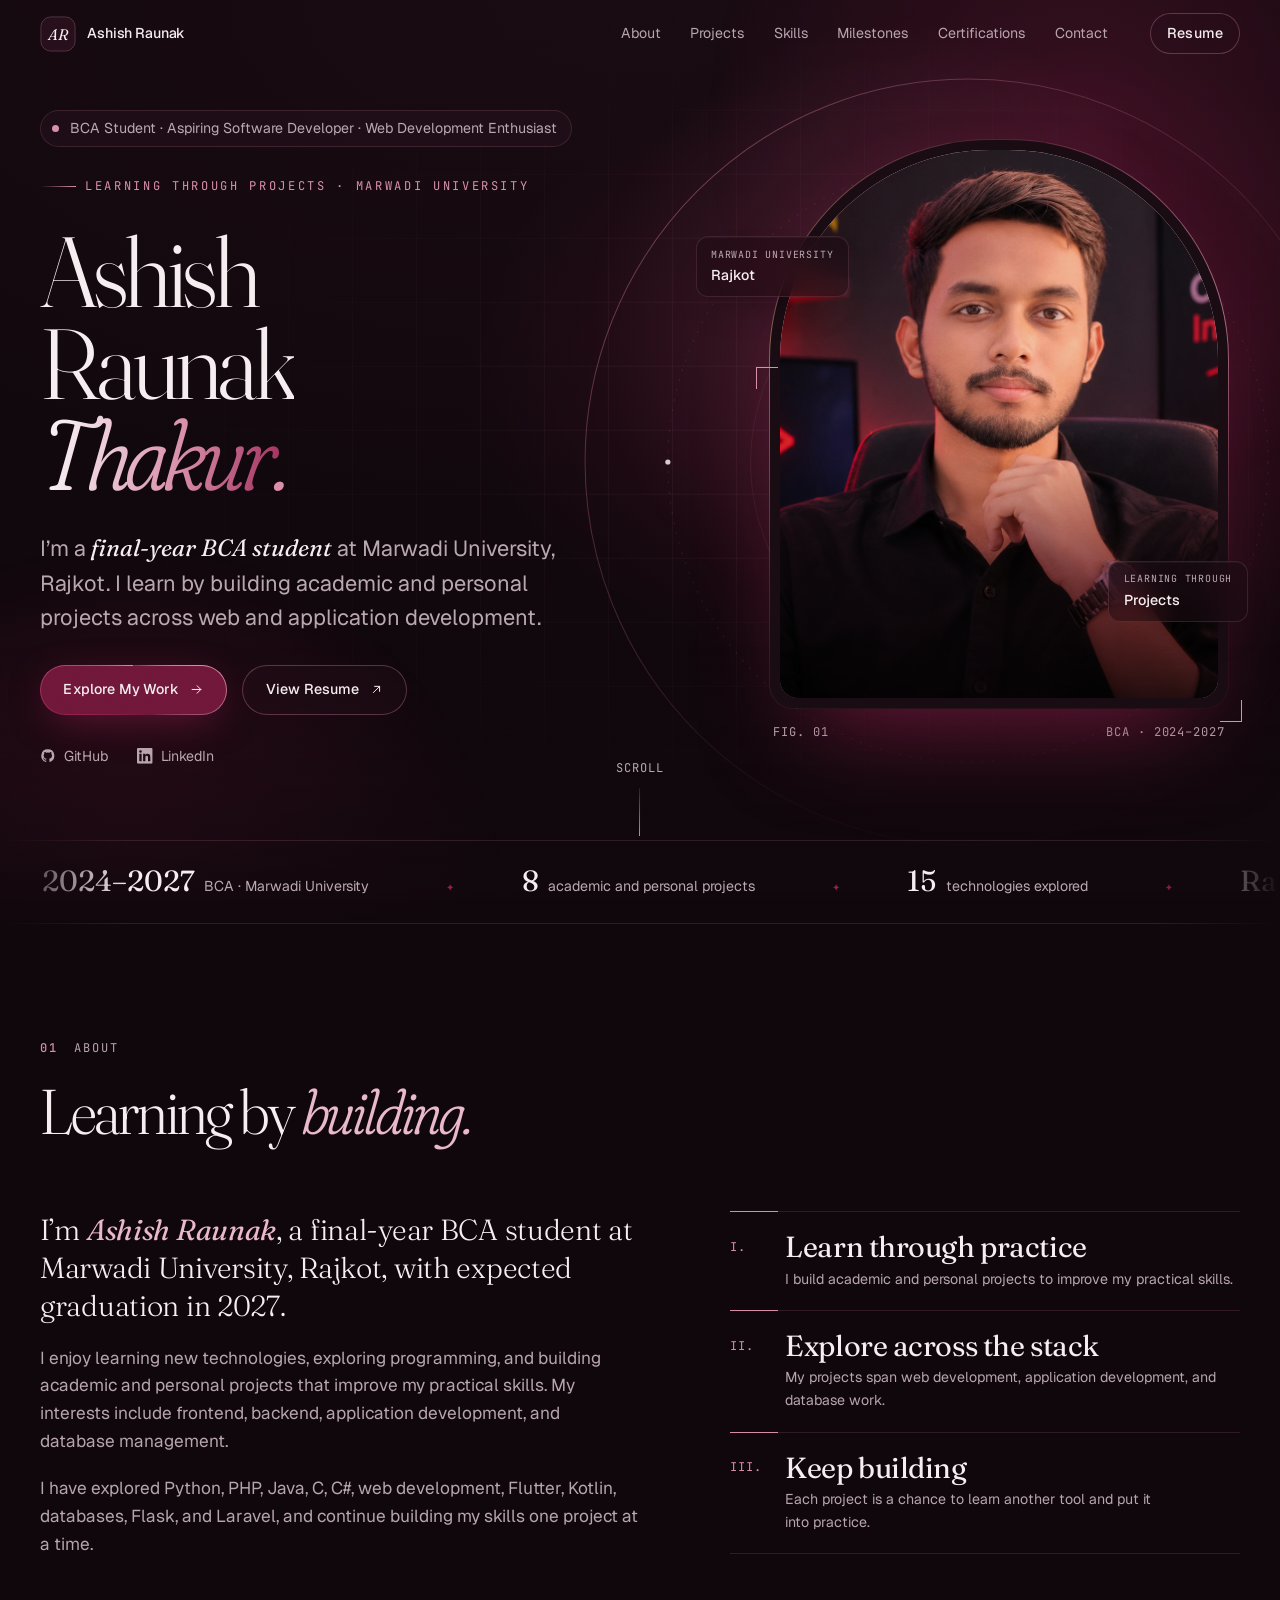
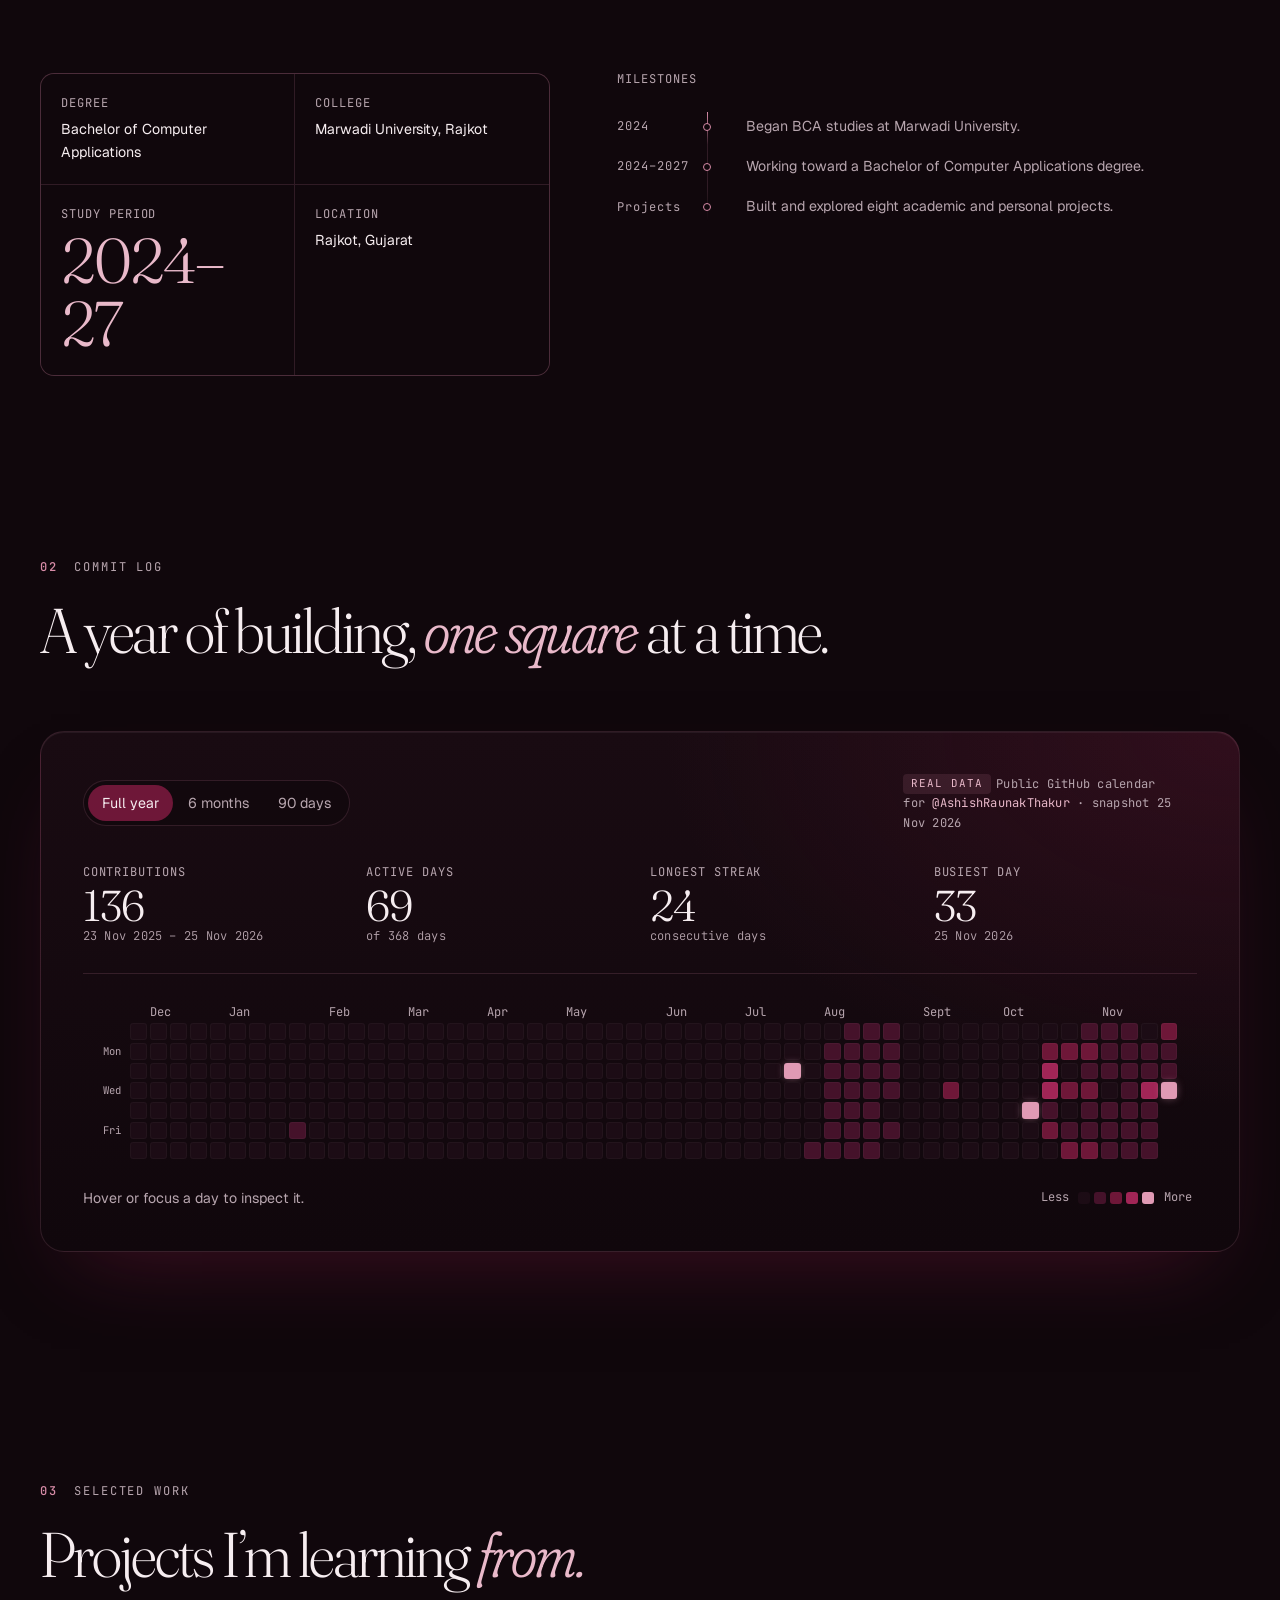
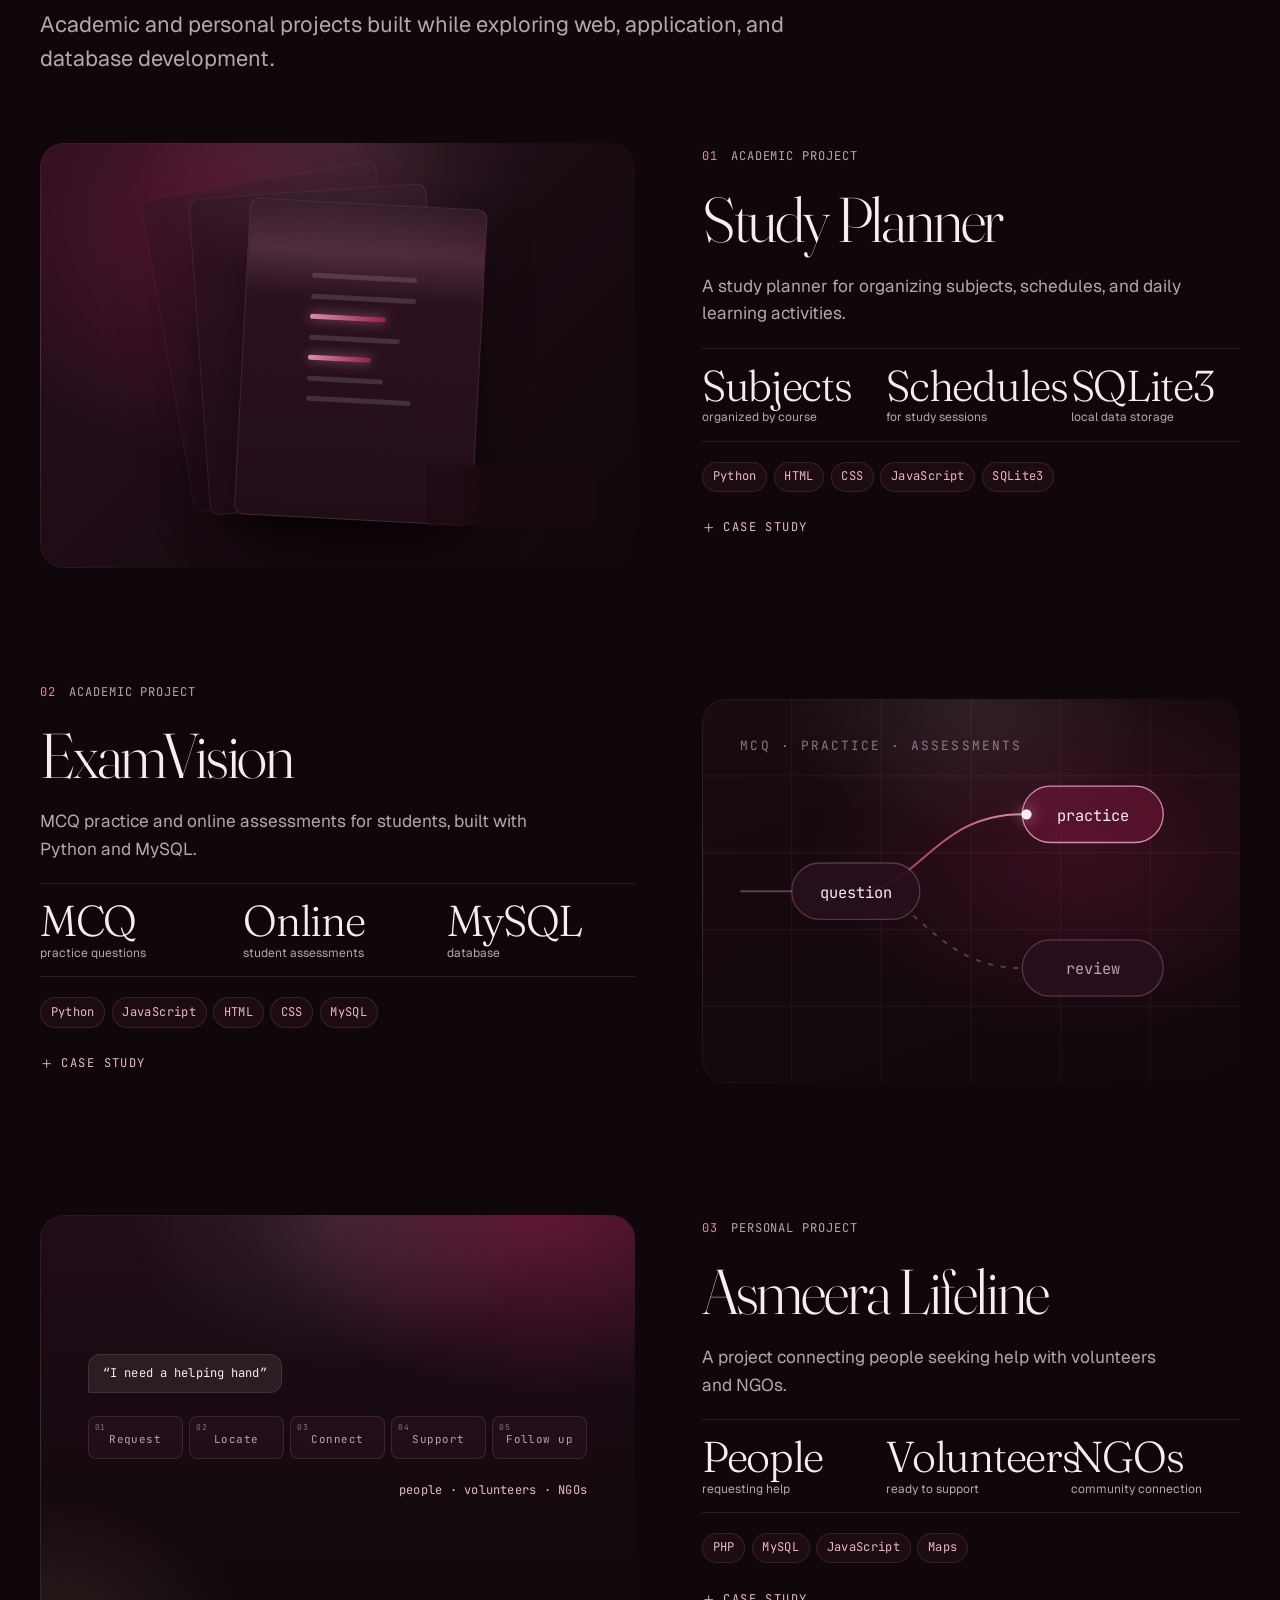
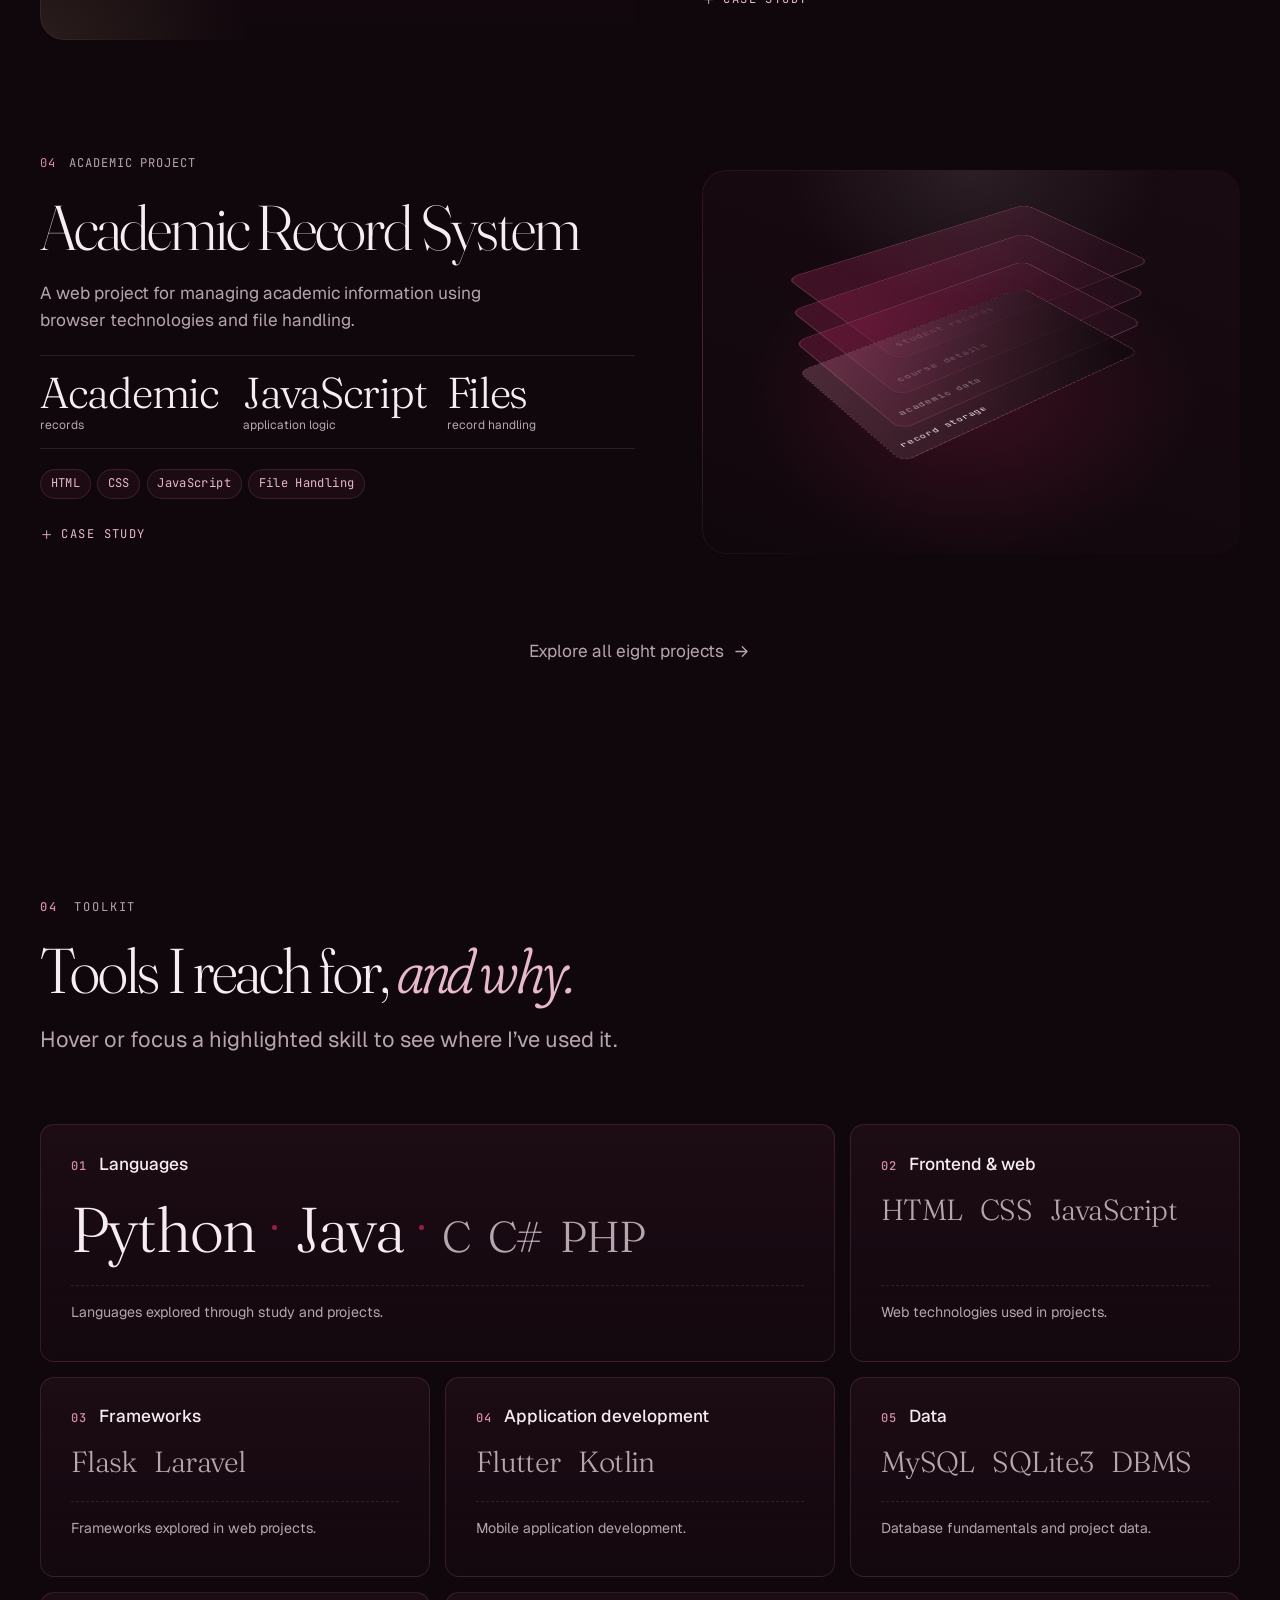
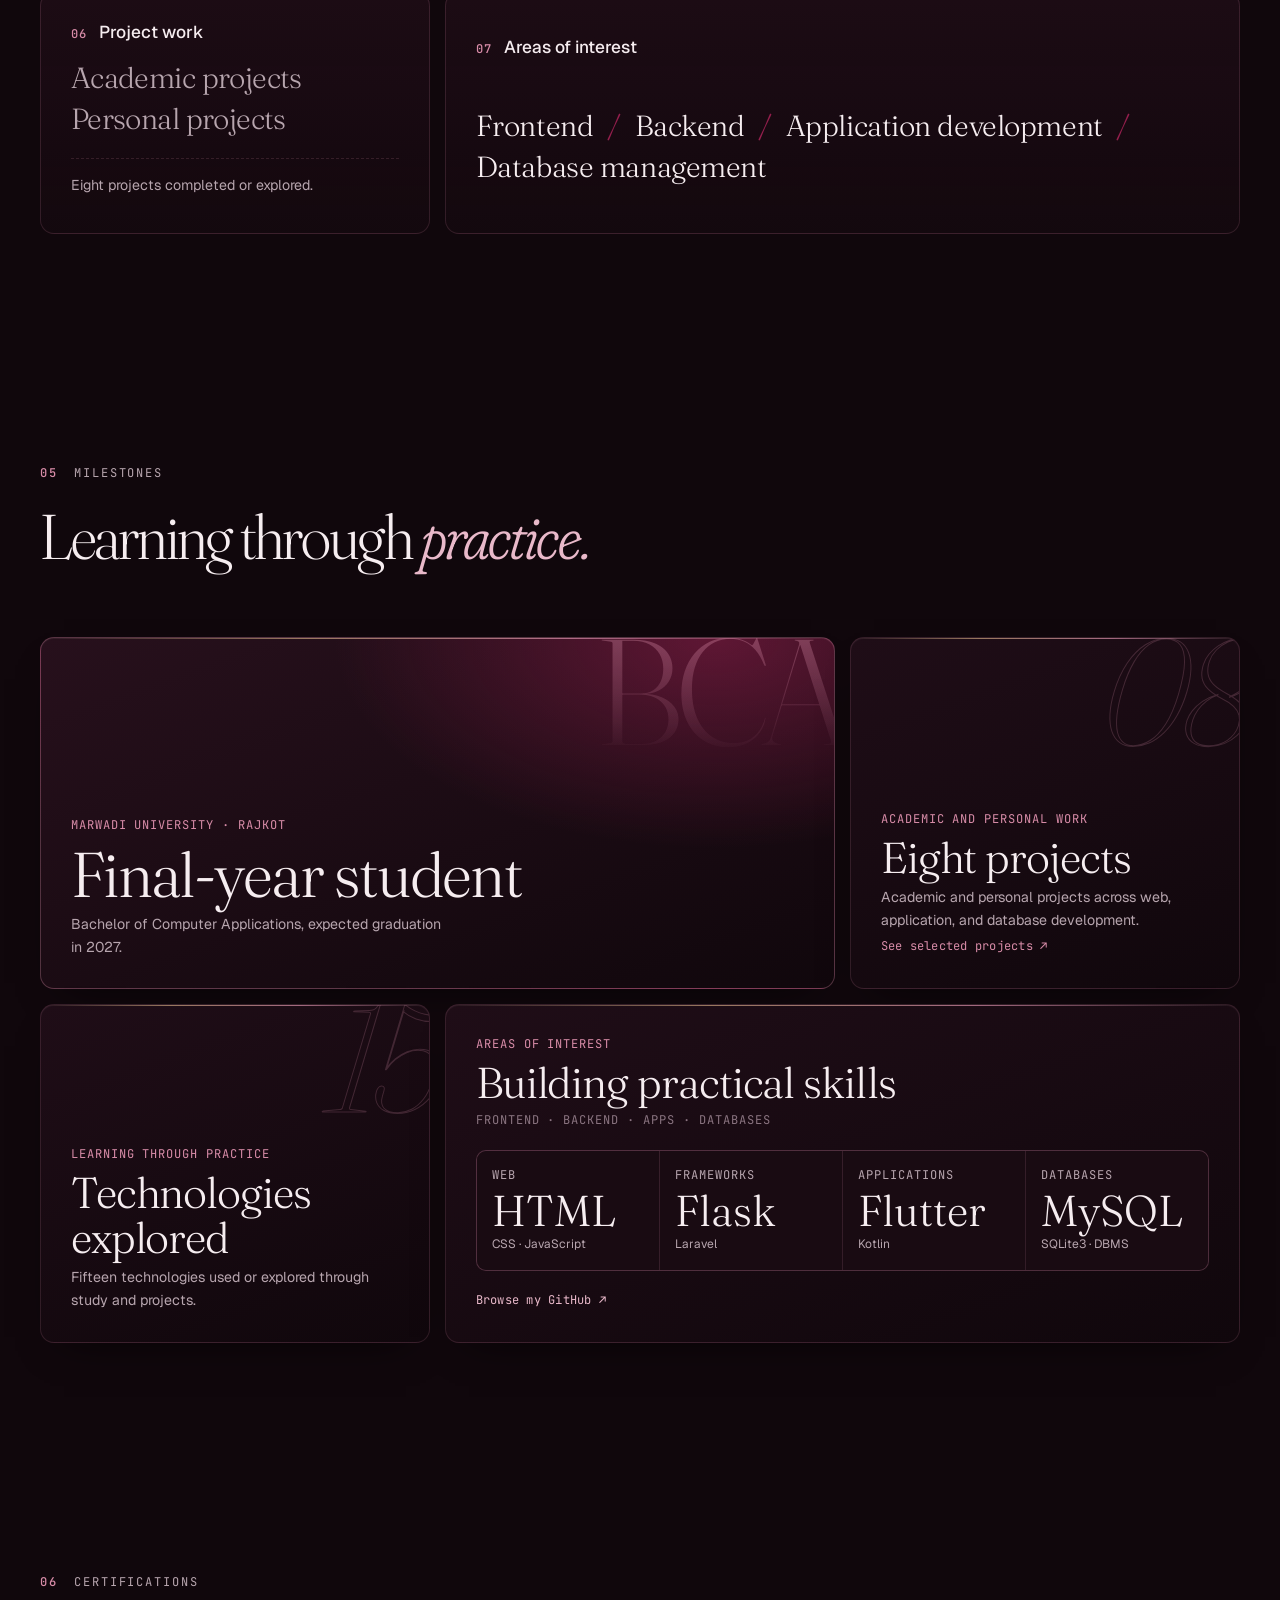
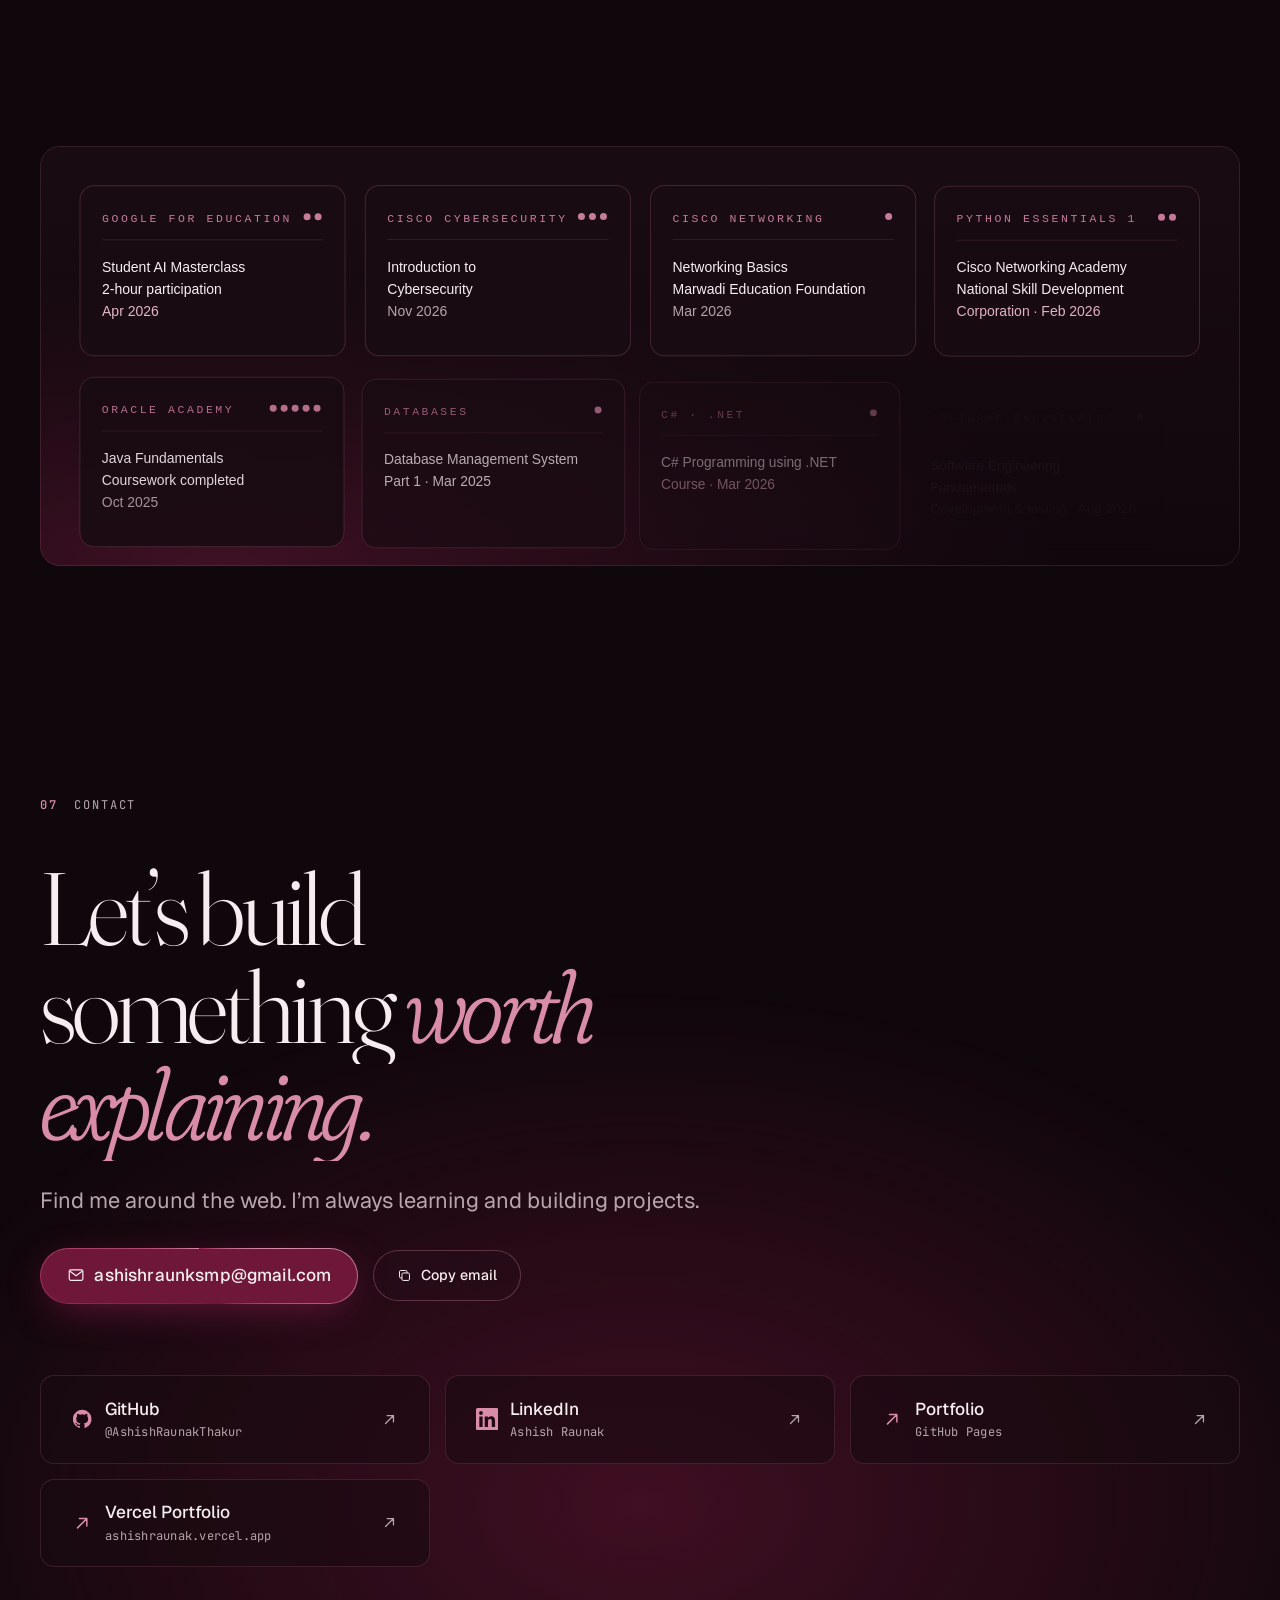
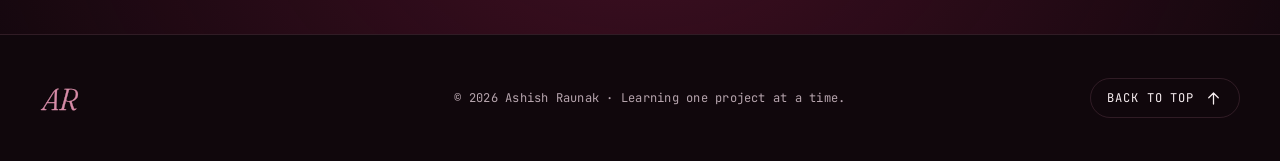
==== commit b87a1df0: "Update index.html" ====
--- a/site/index.html
+++ b/site/index.html
@@ -715,7 +715,7 @@
   <footer class="footer">
     <div class="container footer__inner">
       <svg class="signature" viewBox="0 0 360 90" role="img" aria-label="Ashish Raunak">
-        <text x="4" y="70">AshishRaunak</text>
+        <text x="4" y="70">AR</text>
       </svg>
       <p class="mono">© <span data-year>2026</span> Ashish Raunak · Learning one project at a time.</p>
       <a class="footer__top" href="#top">
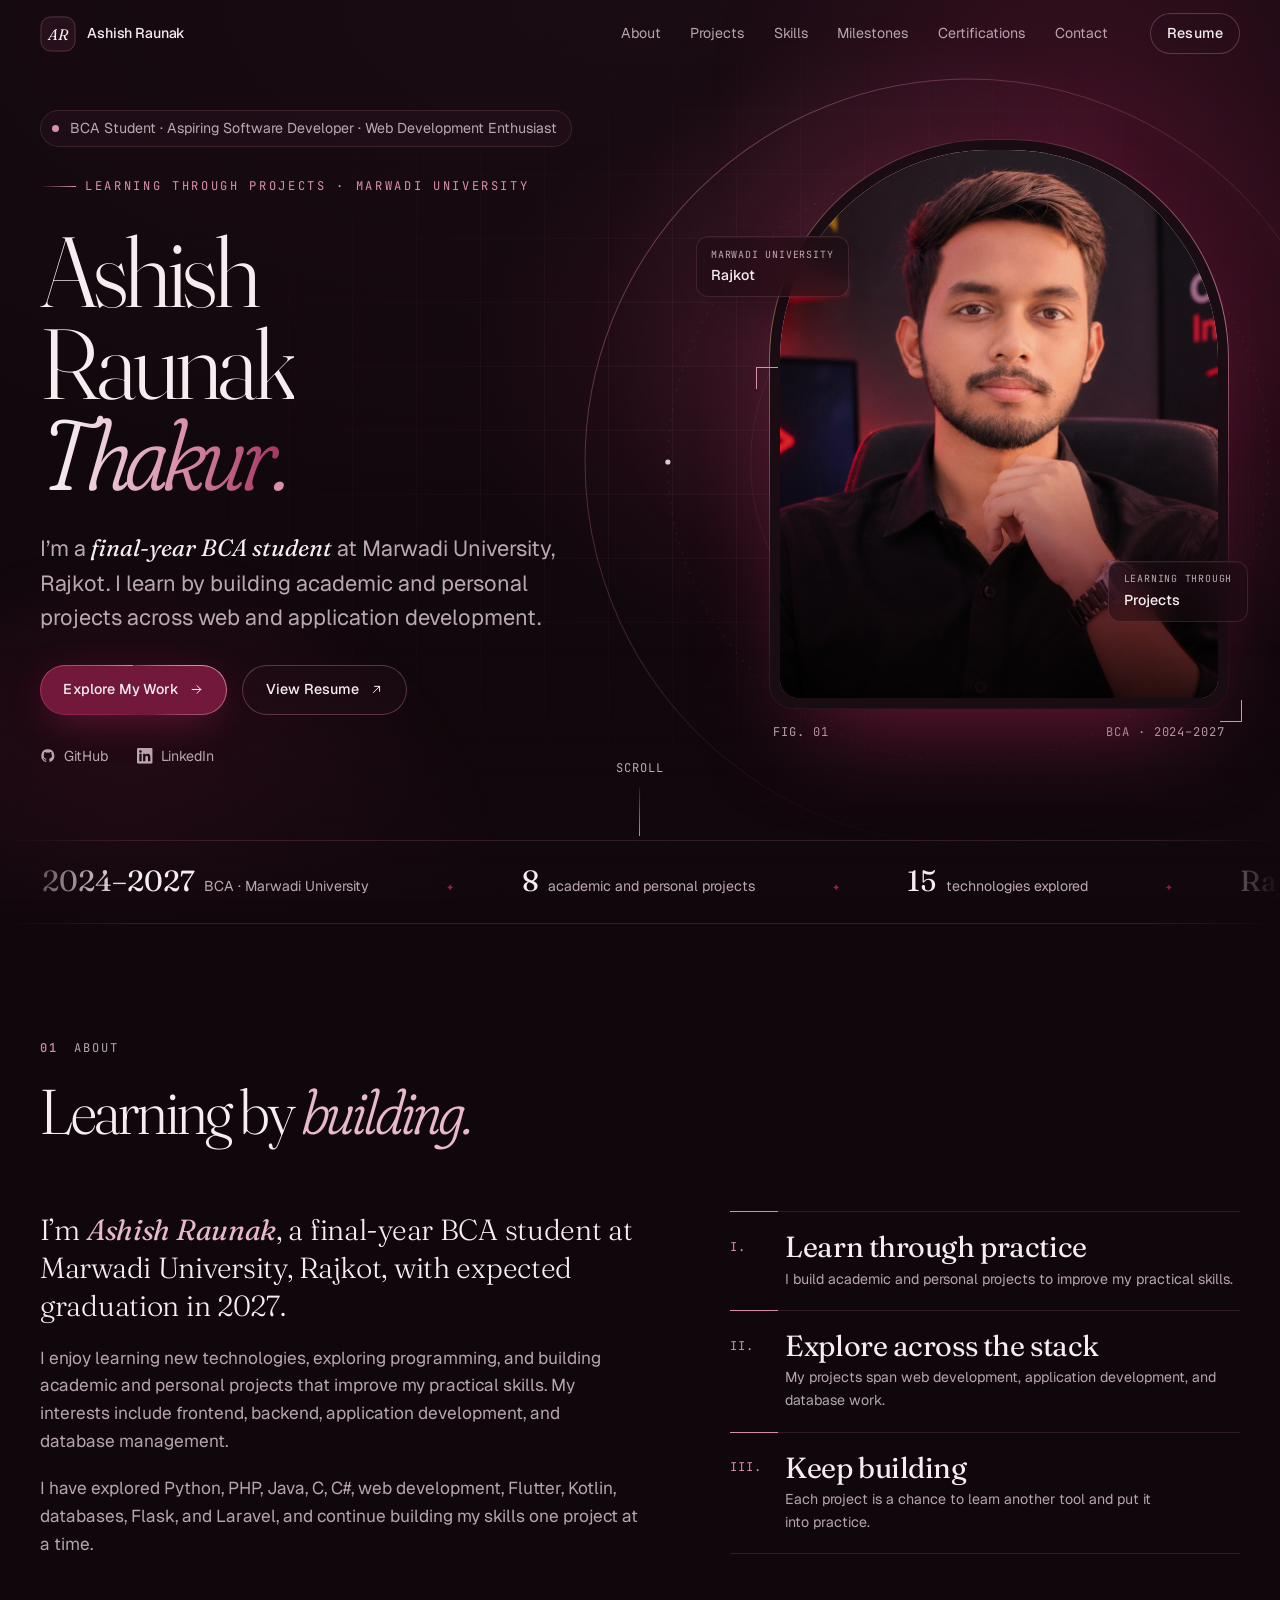
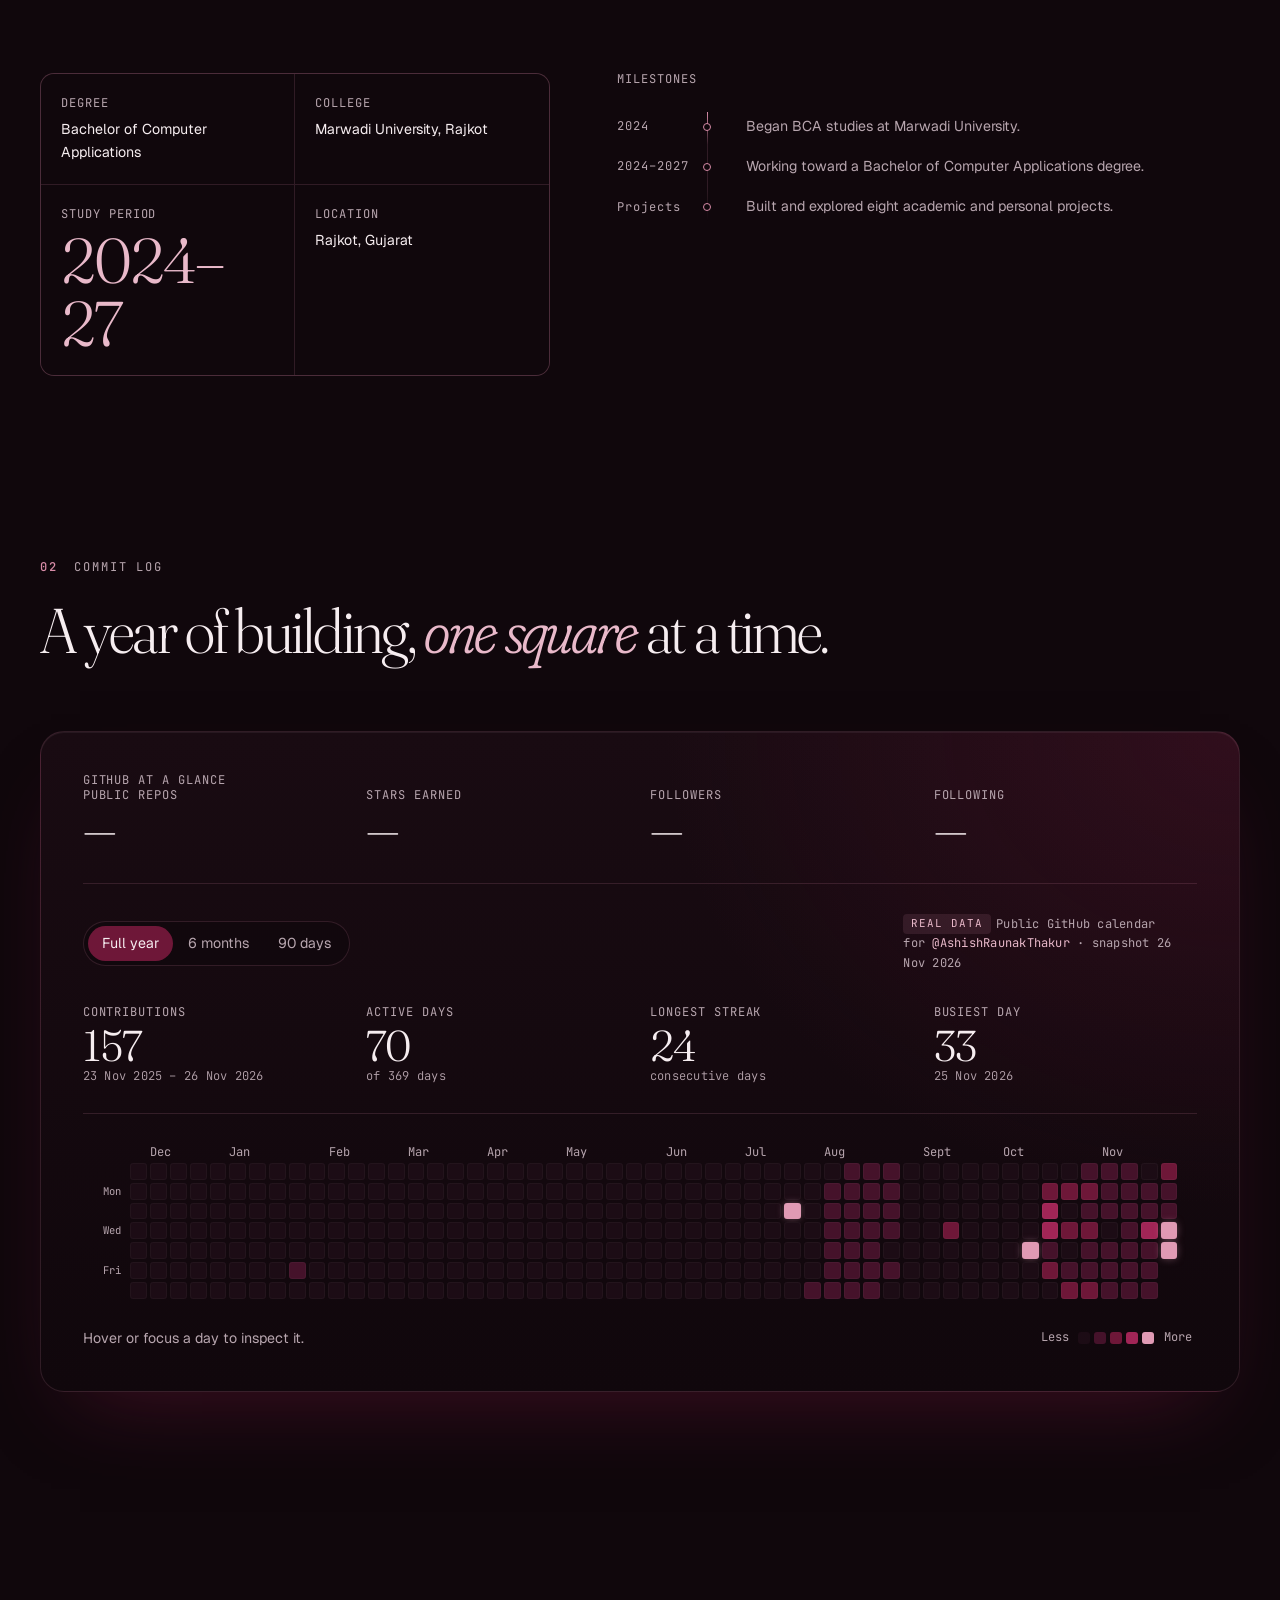
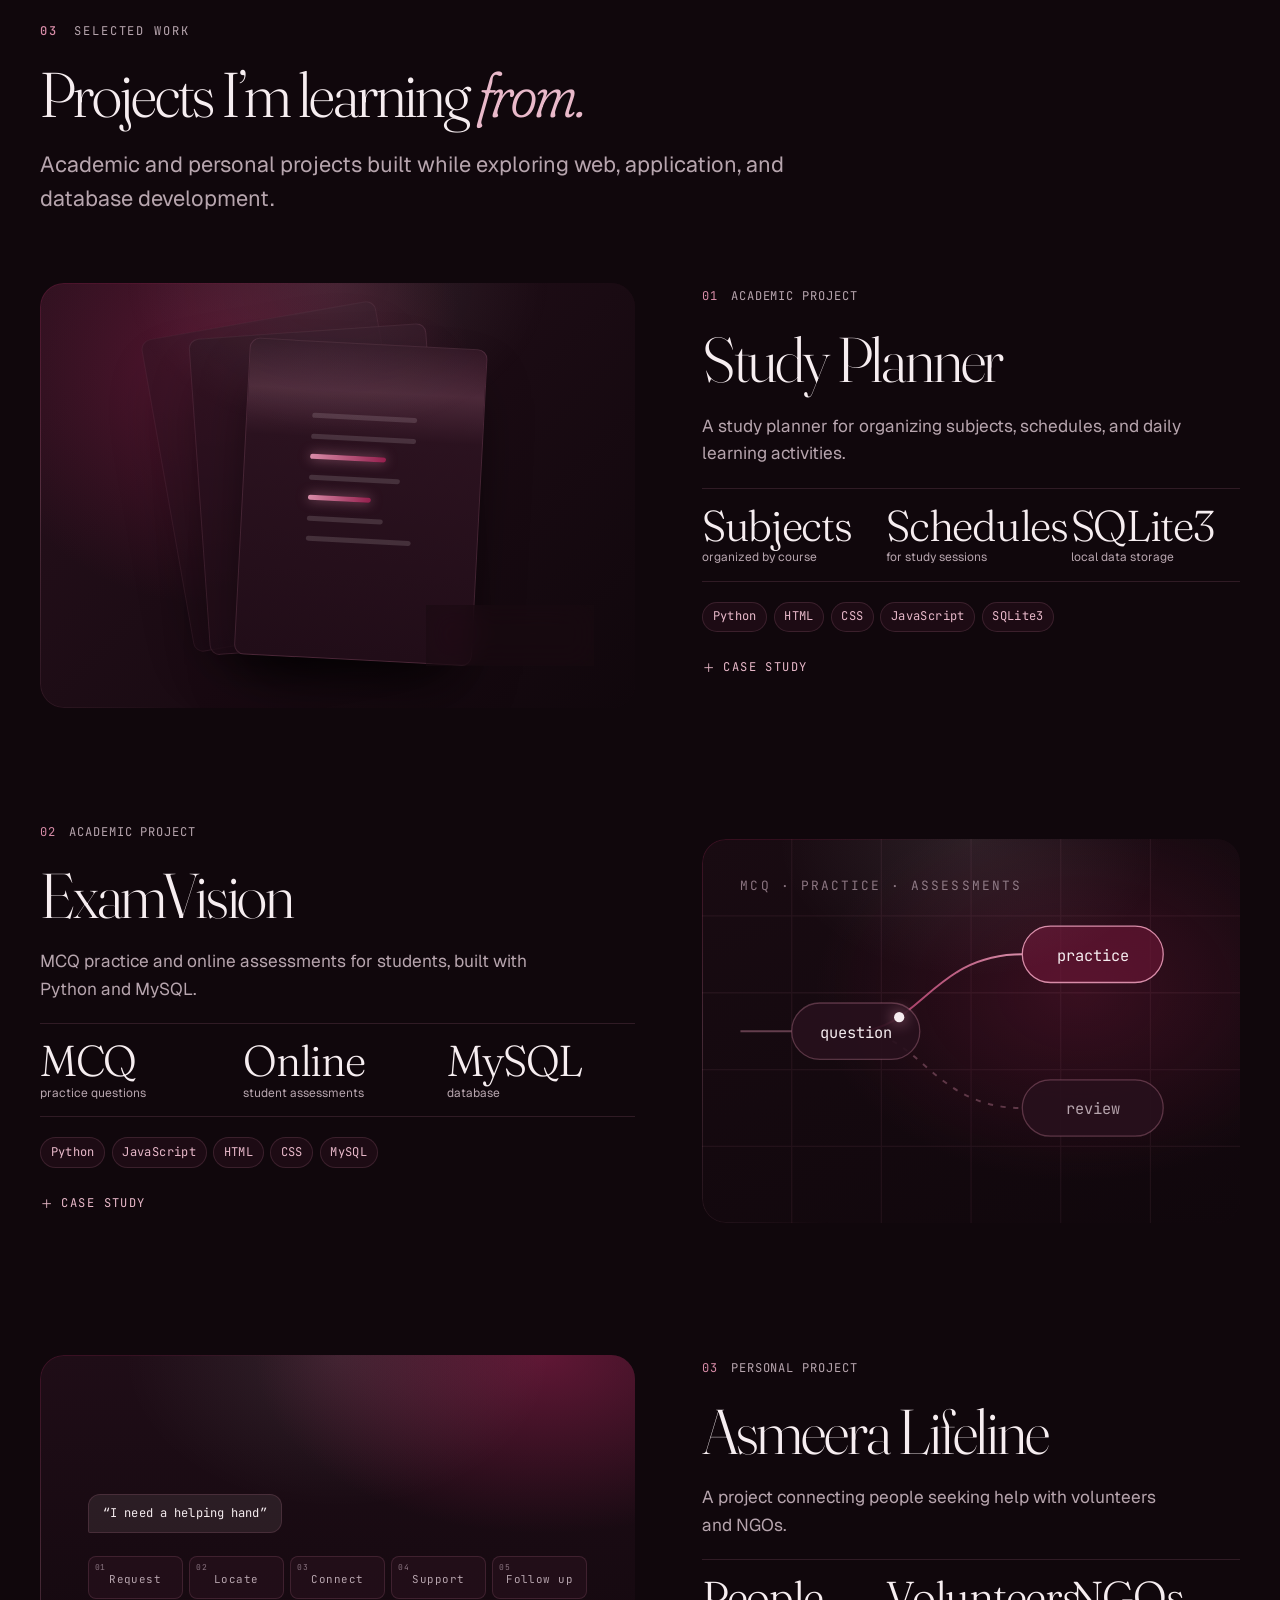
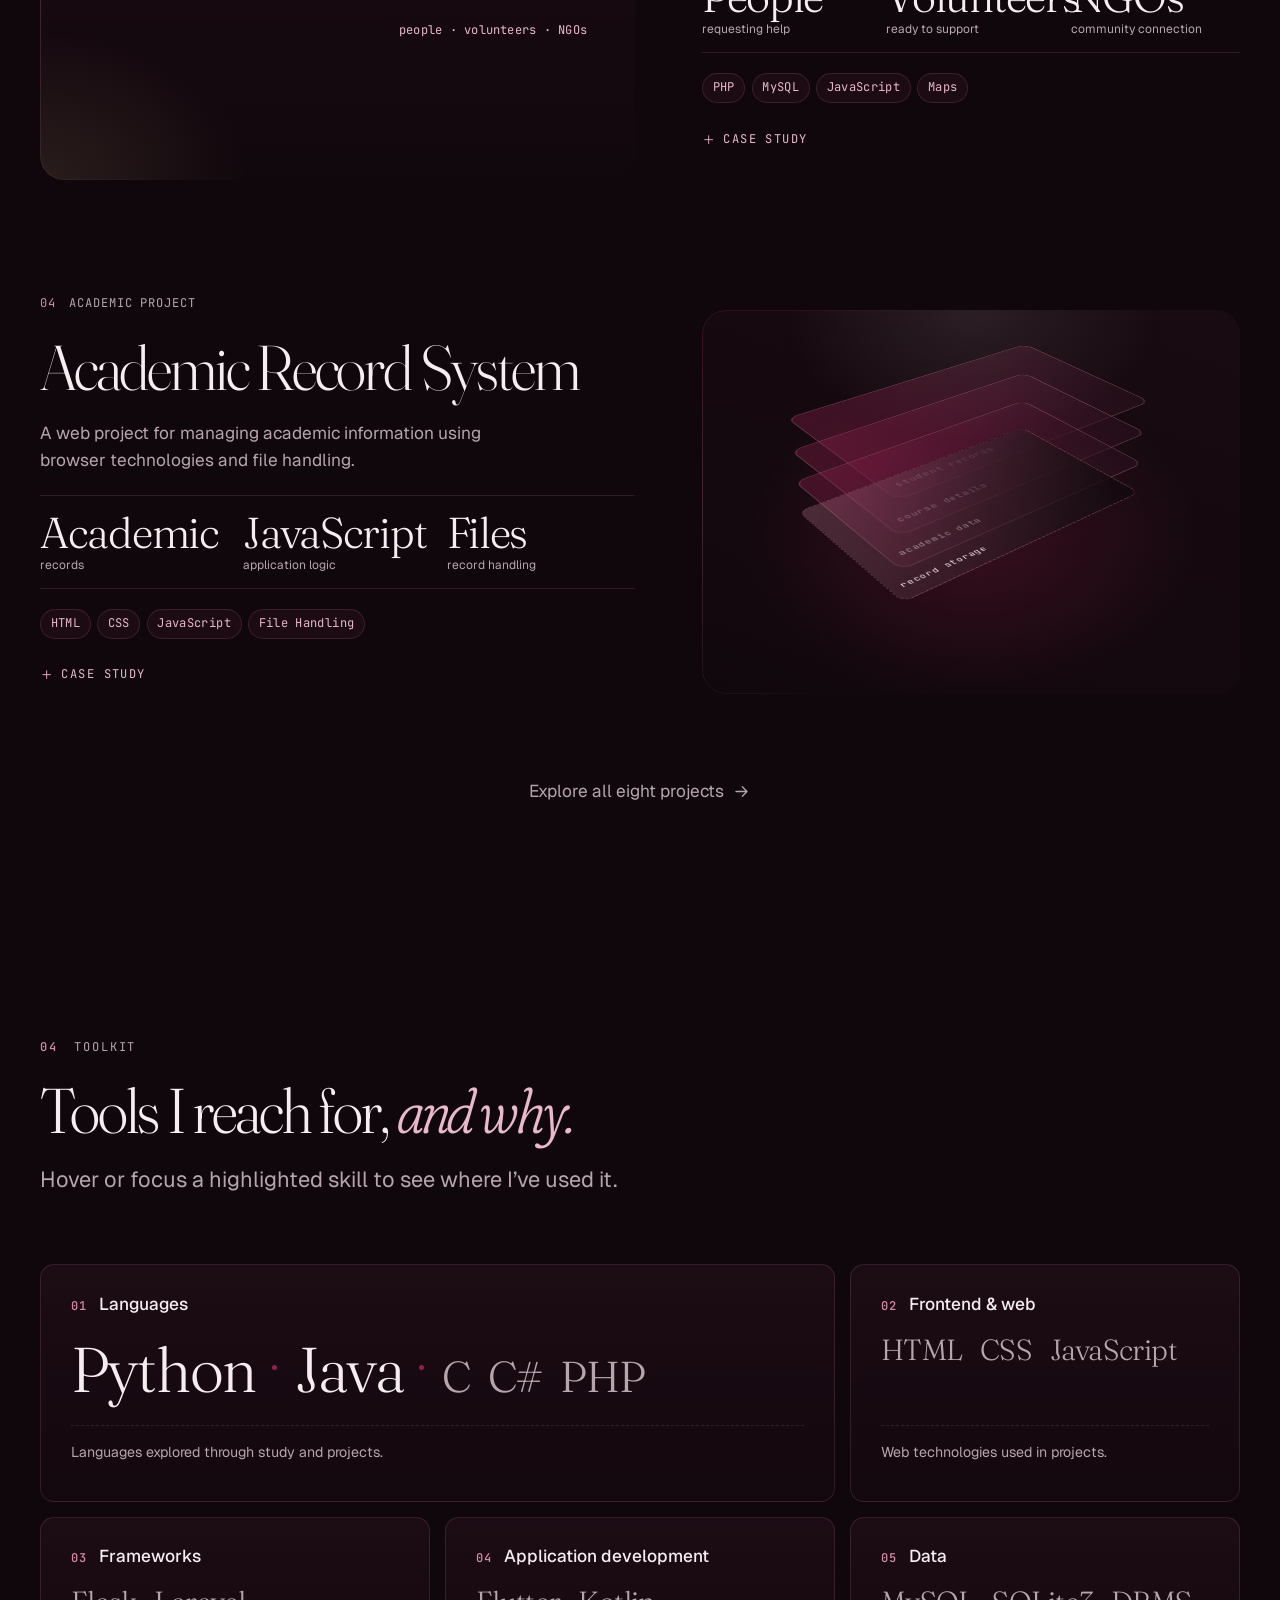
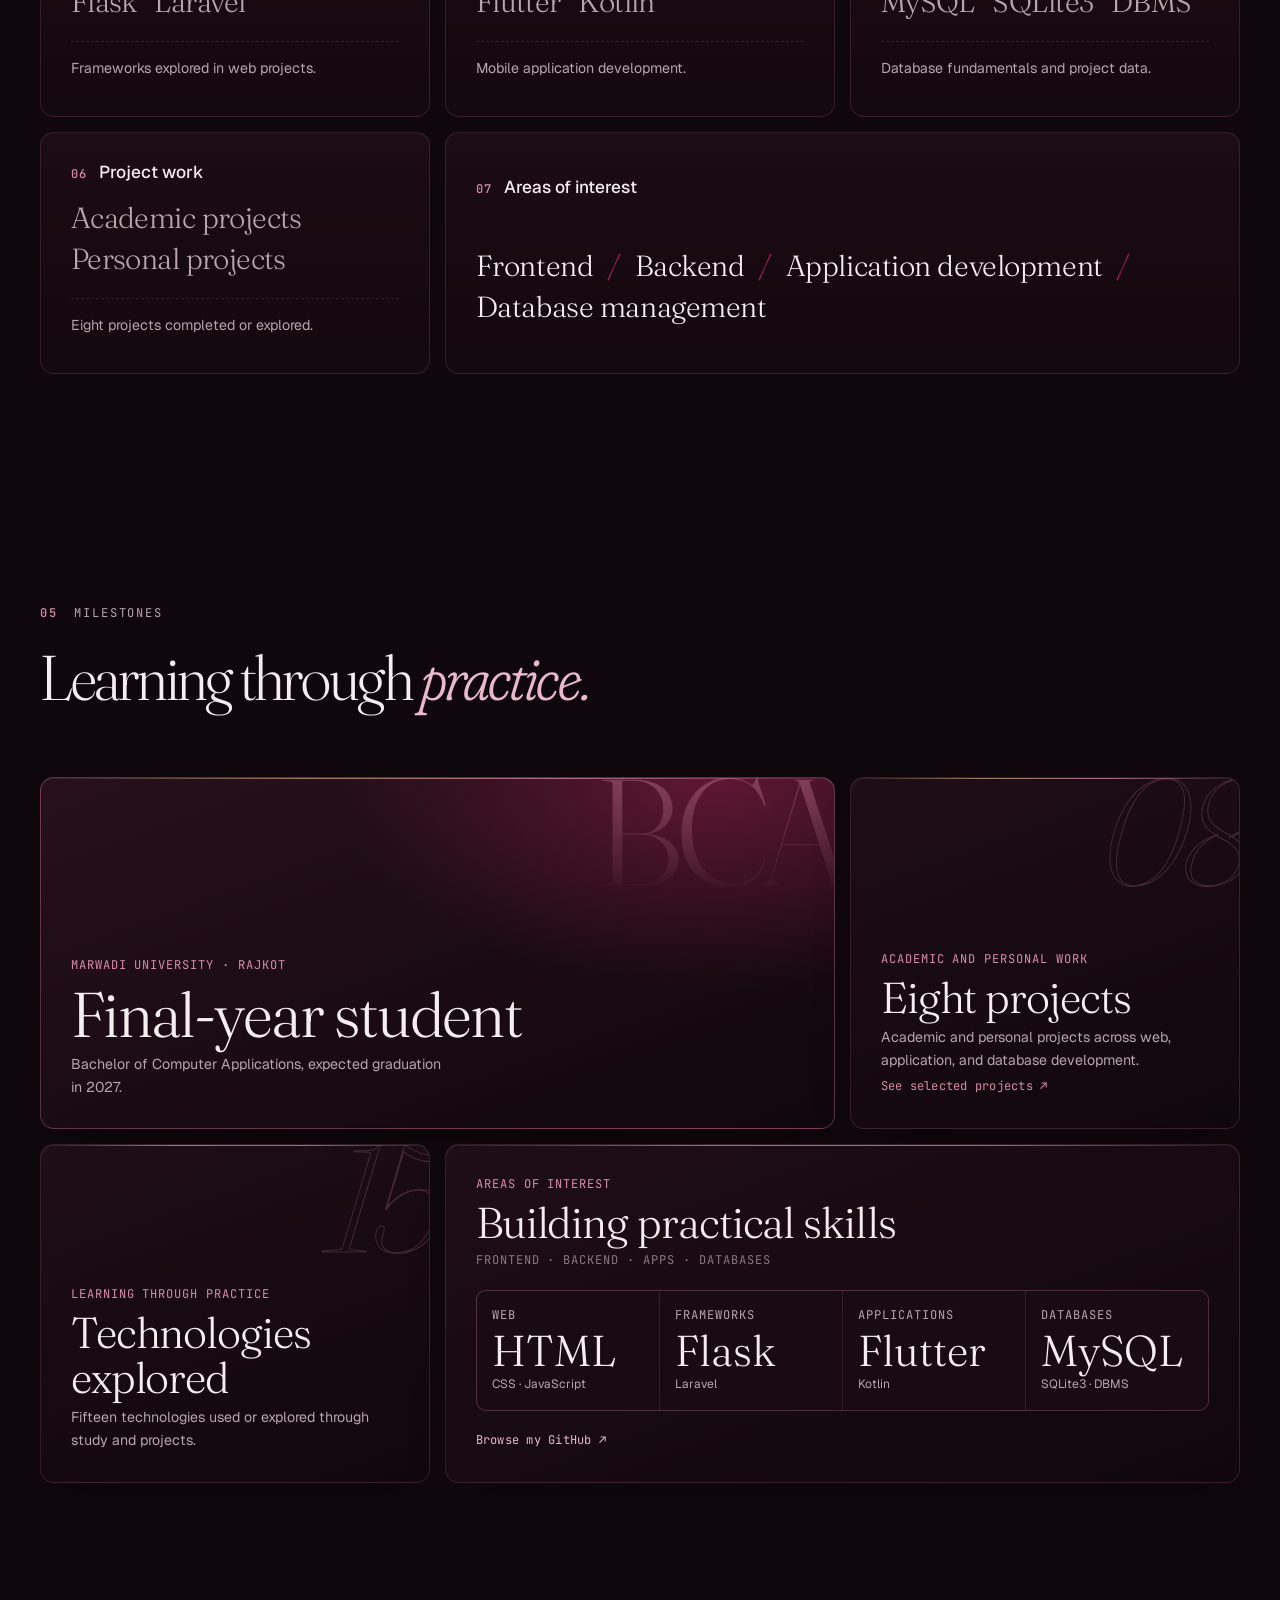
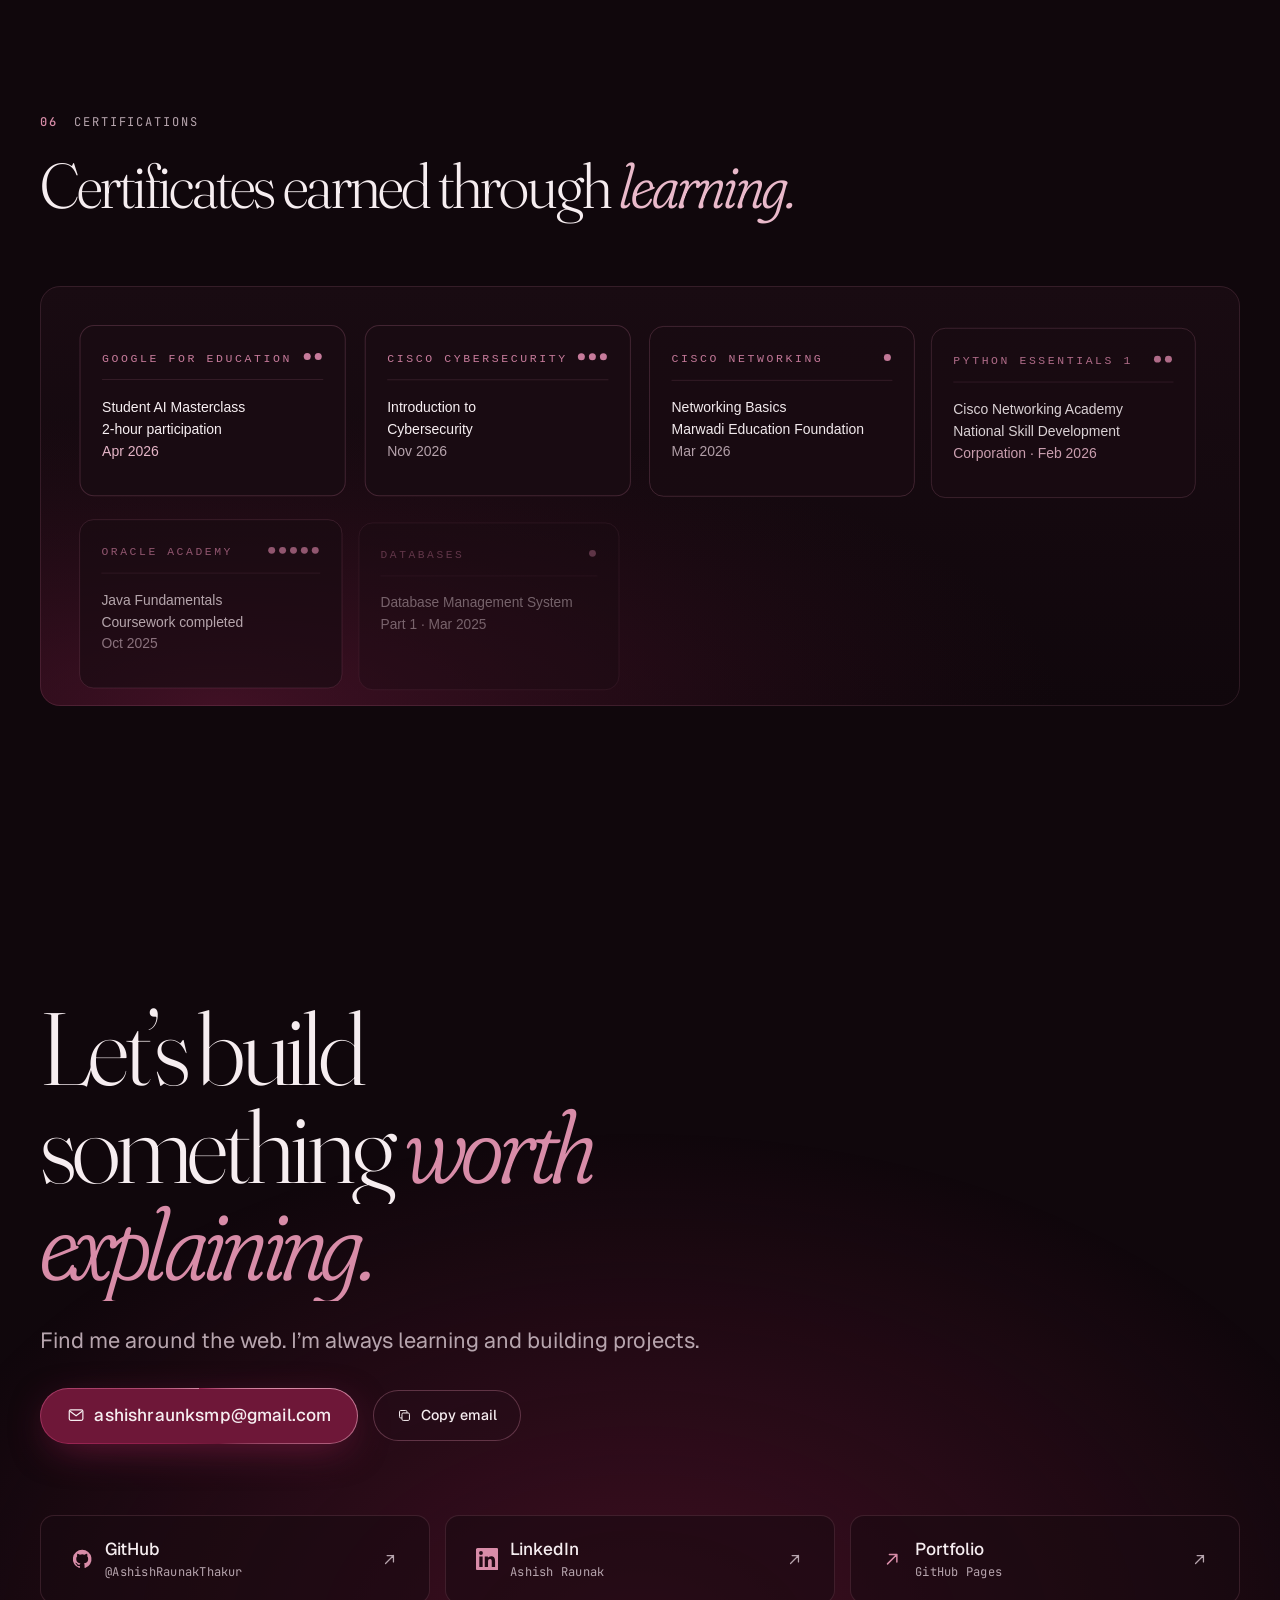
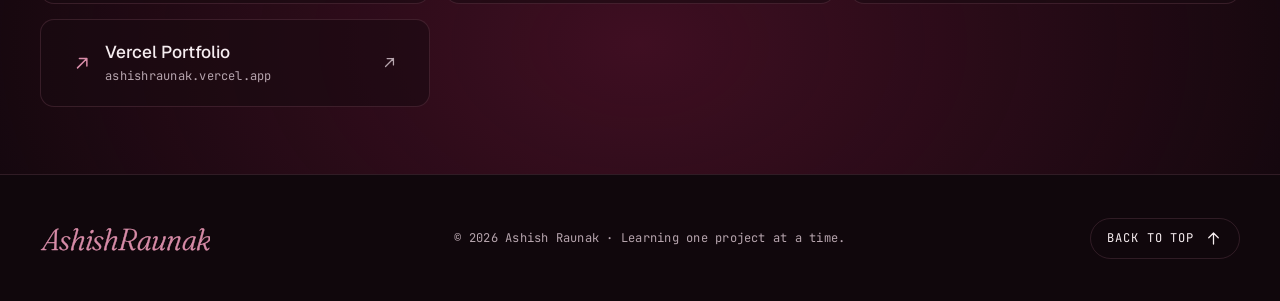
==== commit cc7d3ced: "Add files via upload" ====
--- a/site/index.html
+++ b/site/index.html
@@ -302,6 +302,15 @@
         </header>
 
         <div class="heatmap" data-heatmap data-reveal="fade">
+          <div class="heatmap__glance" data-github-glance aria-live="polite">
+            <h3 class="mono">GitHub at a glance</h3>
+            <dl class="heatmap__stats heatmap__stats--glance">
+              <div><dt class="mono">Public repos</dt><dd data-github-stat="repos">—</dd></div>
+              <div><dt class="mono">Stars earned</dt><dd data-github-stat="stars">—</dd></div>
+              <div><dt class="mono">Followers</dt><dd data-github-stat="followers">—</dd></div>
+              <div><dt class="mono">Following</dt><dd data-github-stat="following">—</dd></div>
+            </dl>
+          </div>
           <div class="heatmap__top">
             <div class="heatmap__ranges" role="group" aria-label="Time range">
               <button type="button" data-range="all" aria-pressed="true">Full year</button>
@@ -715,7 +724,7 @@
   <footer class="footer">
     <div class="container footer__inner">
       <svg class="signature" viewBox="0 0 360 90" role="img" aria-label="Ashish Raunak">
-        <text x="4" y="70">AR</text>
+        <text x="4" y="70">AshishRaunak</text>
       </svg>
       <p class="mono">© <span data-year>2026</span> Ashish Raunak · Learning one project at a time.</p>
       <a class="footer__top" href="#top">
